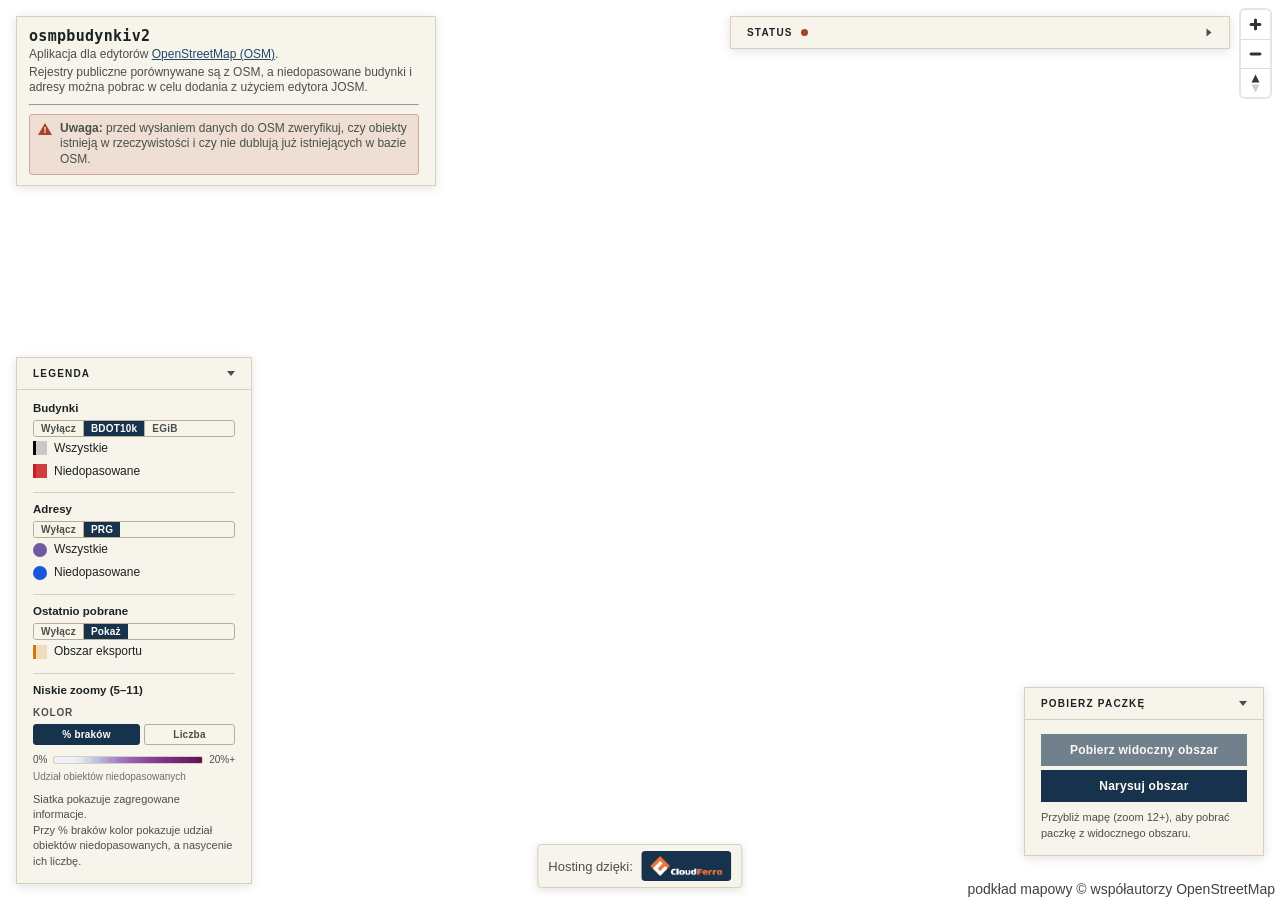
==== web/index.html @ 806d7575 "add sponsor logo" ====
<!doctype html>
<html lang="pl">
<head>
  <meta charset="utf-8" />
  <meta name="viewport" content="width=device-width, initial-scale=1" />
  <title>OSM Polska budynki/adresy v2</title>
  <link rel="icon" href="favicon.svg" type="image/svg+xml" />
  <link rel="icon" href="favicon-32.png" type="image/png" sizes="32x32" />
  <link rel="icon" href="favicon-16.png" type="image/png" sizes="16x16" />
  <link rel="apple-touch-icon" href="apple-touch-icon.png" />
  <link rel="stylesheet" href="vendor/maplibre-gl/maplibre-gl.css" />
  <link rel="stylesheet" href="style.css" />
</head>
<body>
  <div id="map"></div>

  <header class="masthead">
    <div>
      <h1>osmpbudynkiv2</h1>
      <p>Aplikacja dla edytorów <a href="https://www.openstreetmap.org" target="_blank" rel="noopener noreferrer">OpenStreetMap (OSM)</a>.</p>
      <p>Rejestry publiczne porównywane są z OSM, a niedopasowane budynki i adresy można pobrac w celu dodania z użyciem edytora JOSM.</p>
      <hr>
      <p class="masthead-warning">
        <span class="masthead-warning-icon" aria-hidden="true"></span>
        <span><strong>Uwaga:</strong> przed wysłaniem danych do OSM zweryfikuj, czy obiekty istnieją w rzeczywistości i czy nie dublują już istniejących w bazie OSM.</span>
      </p>
    </div>
  </header>

  <!-- Fixed to the bottom-center of the viewport, deliberately not folded
       into .masthead: the legend/download panels already anchor the bottom
       corners at bottom:16px/44px and the masthead already sits within ~2px
       of the legend panel's top edge at a 720px viewport height, so adding a
       row to the masthead pushed it into a real overlap there. Bottom-center
       is clear of both corner panels and of the AttributionControl (which
       MapLibre docks bottom-right in app.js). -->
  <p class="sponsor-credit">
    <span>Hosting dzięki:</span>
    <a href="https://cloudferro.com" target="_blank" rel="noopener noreferrer">
      <img src="cloudferro_logo.png" alt="CloudFerro" class="sponsor-credit-logo" />
    </a>
  </p>

  <section class="panel panel-legend" aria-label="Legenda">
    <button
      id="legend-toggle"
      class="panel-toggle"
      type="button"
      aria-expanded="true"
      aria-controls="legend-body"
    >
      <span class="panel-toggle-label">Legenda</span>
      <span class="panel-toggle-icon" aria-hidden="true"></span>
    </button>
    <div id="legend-body" class="panel-body">

    <div class="legend-group" data-building-source="bdot10k">
      <div class="legend-group-header">
        <span class="legend-title">Budynki</span>
      </div>
      <div class="source-toggle" role="group" aria-label="Źródło danych o budynkach">
        <button type="button" class="source-btn" data-source="off" aria-pressed="false">Wyłącz</button>
        <button type="button" class="source-btn" data-source="bdot10k" aria-pressed="true">BDOT10k</button>
        <button type="button" class="source-btn" data-source="egib" aria-pressed="false">EGiB</button>
      </div>
      <div class="legend-row">
        <span class="swatch swatch-all" data-swatch="buildings"></span>
        Wszystkie
      </div>
      <div class="legend-row">
        <span class="swatch swatch-unmatched" data-swatch="buildings"></span>
        Niedopasowane
      </div>
    </div>

    <div class="legend-group" data-address-source="prg">
      <div class="legend-group-header">
        <span class="legend-title">Adresy</span>
      </div>
      <div class="source-toggle" role="group" aria-label="Źródło danych o adresach">
        <button type="button" class="source-btn" data-address-source="off" aria-pressed="false">Wyłącz</button>
        <button type="button" class="source-btn" data-address-source="prg" aria-pressed="true">PRG</button>
      </div>
      <div class="legend-row">
        <span class="swatch swatch-all" data-swatch="addresses"></span>
        Wszystkie
      </div>
      <div class="legend-row">
        <span class="swatch swatch-unmatched" data-swatch="addresses"></span>
        Niedopasowane
      </div>
    </div>

    <div class="legend-group" data-updates-source="on">
      <div class="legend-group-header">
        <span class="legend-title">Ostatnio pobrane</span>
      </div>
      <div class="source-toggle" role="group" aria-label="Ostatnio pobrane obszary">
        <button type="button" class="source-btn" data-updates-source="off" aria-pressed="false">Wyłącz</button>
        <button type="button" class="source-btn" data-updates-source="on" aria-pressed="true">Pokaż</button>
      </div>
      <div class="legend-row">
        <span class="swatch" data-swatch="updates"></span>
        Obszar eksportu
      </div>
    </div>

    <div class="legend-group" data-agg>
      <div class="legend-group-header">
        <span class="legend-title">Niskie zoomy (5&ndash;11)</span>
      </div>
      <div class="legend-subrow">
        <span class="legend-subrow-label">Kolor</span>
        <div class="metric-toggle" id="agg-color-toggle" role="group" aria-label="Co oznacza kolor">
          <button type="button" class="metric-btn" data-color="ratio" aria-pressed="true">% braków</button>
          <button type="button" class="metric-btn" data-color="count" aria-pressed="false">Liczba</button>
        </div>
      </div>
      <div class="ratio-legend" id="ratio-legend">
        <div class="ratio-legend-scale">
          <span class="ratio-legend-end">0%</span>
          <span class="ratio-legend-bar" aria-hidden="true"></span>
          <span class="ratio-legend-end">20%+</span>
        </div>
        <span class="ratio-legend-caption">Udział obiektów niedopasowanych</span>
      </div>
      <div class="ratio-legend" id="count-legend" hidden>
        <div class="ratio-legend-scale">
          <span class="ratio-legend-bar count-legend-bar" aria-hidden="true"></span>
        </div>
        <span class="ratio-legend-caption">Liczba niedopasowanych obiektów</span>
      </div>
    </div>

    <p class="hint">
      Siatka pokazuje zagregowane informacje.
      <br>
      Przy % braków kolor pokazuje udział obiektów niedopasowanych, a nasycenie ich liczbę.
    </p>
    </div>
  </section>

  <section class="panel panel-download" aria-label="Pobierz paczkę">
    <button
      id="download-toggle"
      class="panel-toggle"
      type="button"
      aria-expanded="true"
      aria-controls="download-body"
    >
      <span class="panel-toggle-label">Pobierz paczkę</span>
      <span class="panel-toggle-icon" aria-hidden="true"></span>
    </button>
    <div id="download-body" class="panel-body">
    <button id="download-btn" type="button" class="download-btn">Pobierz widoczny obszar</button>
    <button id="draw-btn" type="button" class="download-btn">Narysuj obszar</button>

    <!-- Mode picker follows the legend's building/address source-toggle
         pattern exactly (role="group" + .source-toggle wrapper + .source-btn
         children + aria-pressed) rather than inventing new UI vocabulary for
         a second segmented control. Only shown in the "drawing" state --
         app.js's applyDownloadPanelState toggles [hidden] on all of the
         draw-specific controls below. -->
    <div id="draw-mode-picker" class="source-toggle" role="group" aria-label="Sposób rysowania obszaru" hidden>
      <button type="button" class="source-btn" data-draw-mode="rectangle" aria-pressed="false">Prostokąt</button>
      <button type="button" class="source-btn" data-draw-mode="points" aria-pressed="false">Punkty</button>
      <button type="button" class="source-btn" data-draw-mode="freehand" aria-pressed="false">Odręcznie</button>
    </div>
    <button id="draw-cancel-btn" type="button" class="download-btn" hidden>Anuluj</button>
    <p id="download-zoom-hint" class="hint" hidden>Przybliż mapę (zoom 12+), aby pobrać paczkę z widocznego obszaru.</p>
    <button id="draw-clear-btn" type="button" class="download-btn" hidden>Usuń zaznaczenie</button>

    <!-- Mode instructions + live envelope-area readout while drawing, and the
         committed polygon's envelope + vertex count once selected -- see
         updateDrawHint/selectedHintText in app.js. -->
    <p id="draw-hint" class="hint" hidden></p>
    </div>
  </section>

  <dialog id="download-feedback" class="feedback-modal">
    <h2 id="download-feedback-title">Pobieranie paczki</h2>
    <dl class="feedback-modal-details">
      <div>
        <dt>Obszar (dł. szer. geo)</dt>
        <dd id="download-feedback-bbox"></dd>
      </div>
      <div>
        <dt>Warstwy</dt>
        <dd id="download-feedback-layers"></dd>
      </div>
    </dl>
    <p id="download-feedback-text" role="status" aria-live="polite"></p>
    <button id="download-feedback-close" type="button" class="feedback-modal-close">Zamknij</button>
  </dialog>

  <!-- Reporting an object as one that should not be proposed for import.
       Opened from the "Zgłoś problem" button in a feature popup; posts to
       /report. -->
  <dialog id="report-modal" class="feedback-modal">
    <h2 id="report-modal-title">Zgłoś problem z obiektem</h2>
    <dl class="feedback-modal-details">
      <div>
        <p>Wybrany obiekt zostanie usunięty z podpowiadanych obiektów do importu.</p>
        <p>Aplikacja przechowuje identyfikator i wersję obiektu, więc jeżeli obiekt zostanie zaktualizowany w rejestrze źródłowym to może znowu pojawić się na mapie.</p>
        <dt>Obiekt</dt>
        <dd id="report-modal-object"></dd>
      </div>
    </dl>
    <!-- Deliberately not wrapped in a <form>: nothing here needs form
         semantics. -->
    <div>
      <p id="report-modal-text" role="status" aria-live="polite"></p>
      <div class="report-modal-actions">
        <button id="report-submit" type="button" class="download-btn">Wyślij zgłoszenie</button>
        <button id="report-cancel" type="button" class="feedback-modal-close">Anuluj</button>
      </div>
    </div>
  </dialog>

  <section class="panel panel-status" aria-label="Status zadań">
    <button
      id="status-toggle"
      class="panel-toggle"
      type="button"
      aria-expanded="false"
      aria-controls="status-body"
    >
      <span class="panel-toggle-label">Status <span id="status-dot" class="status-dot" aria-hidden="true"></span></span>
      <span class="panel-toggle-icon" aria-hidden="true"></span>
    </button>
    <div id="status-body" class="panel-body" hidden>
      <div class="status-table-scroll">
        <table id="status-table">
          <thead>
            <tr>
              <th scope="col">Zadanie</th>
              <th scope="col">Stan</th>
              <th scope="col">Ostatnie uruch.</th>
              <th scope="col">Czas</th>
              <th scope="col">Nast. uruch.</th>
              <th scope="col"><span class="visually-hidden">Szczegóły</span></th>
            </tr>
          </thead>
          <tbody></tbody>
        </table>
      </div>
      <p class="hint" id="staleness-hint"></p>
      <p class="hint" id="osm-replication-hint"></p>
    </div>
  </section>

  <dialog id="job-details-modal" class="feedback-modal job-details-modal">
    <h2 id="job-details-title"></h2>
    <dl class="feedback-modal-details" id="job-details-summary"></dl>
    <div id="job-details-logs"></div>
    <button id="job-details-close" type="button" class="feedback-modal-close">Zamknij</button>
  </dialog>

  <script type="module" src="app.js"></script>
</body>
</html>
---- web/vendor/maplibre-gl/maplibre-gl.css ----
.maplibregl-map{font:12px/20px Helvetica Neue,Arial,Helvetica,sans-serif;overflow:hidden;position:relative;-webkit-tap-highlight-color:rgb(0 0 0/0)}.maplibregl-canvas{position:absolute;left:0;top:0}.maplibregl-map:fullscreen{width:100%;height:100%}.maplibregl-ctrl-group button.maplibregl-ctrl-compass{touch-action:none}.maplibregl-canvas-container.maplibregl-interactive,.maplibregl-ctrl-group button.maplibregl-ctrl-compass{cursor:grab;-webkit-user-select:none;-moz-user-select:none;user-select:none}.maplibregl-canvas-container.maplibregl-interactive.maplibregl-track-pointer{cursor:pointer}.maplibregl-canvas-container.maplibregl-interactive:active,.maplibregl-ctrl-group button.maplibregl-ctrl-compass:active{cursor:grabbing}.maplibregl-canvas-container.maplibregl-touch-zoom-rotate,.maplibregl-canvas-container.maplibregl-touch-zoom-rotate .maplibregl-canvas{touch-action:pan-x pan-y}.maplibregl-canvas-container.maplibregl-touch-drag-pan,.maplibregl-canvas-container.maplibregl-touch-drag-pan .maplibregl-canvas{touch-action:pinch-zoom}.maplibregl-canvas-container.maplibregl-touch-zoom-rotate.maplibregl-touch-drag-pan,.maplibregl-canvas-container.maplibregl-touch-zoom-rotate.maplibregl-touch-drag-pan .maplibregl-canvas{touch-action:none}.maplibregl-canvas-container.maplibregl-touch-drag-pan.maplibregl-cooperative-gestures,.maplibregl-canvas-container.maplibregl-touch-drag-pan.maplibregl-cooperative-gestures .maplibregl-canvas{touch-action:pan-x pan-y}.maplibregl-ctrl-bottom-left,.maplibregl-ctrl-bottom-right,.maplibregl-ctrl-top-left,.maplibregl-ctrl-top-right{position:absolute;pointer-events:none;z-index:2}.maplibregl-ctrl-top-left{top:0;left:0}.maplibregl-ctrl-top-right{top:0;right:0}.maplibregl-ctrl-bottom-left{bottom:0;left:0}.maplibregl-ctrl-bottom-right{right:0;bottom:0}.maplibregl-ctrl{clear:both;pointer-events:auto;transform:translate(0)}.maplibregl-ctrl-top-left .maplibregl-ctrl{margin:10px 0 0 10px;float:left}.maplibregl-ctrl-top-right .maplibregl-ctrl{margin:10px 10px 0 0;float:right}.maplibregl-ctrl-bottom-left .maplibregl-ctrl{margin:0 0 10px 10px;float:left}.maplibregl-ctrl-bottom-right .maplibregl-ctrl{margin:0 10px 10px 0;float:right}.maplibregl-ctrl-group{border-radius:4px;background:#fff}.maplibregl-ctrl-group:not(:empty){box-shadow:0 0 0 2px rgba(0,0,0,.1)}@media (forced-colors:active){.maplibregl-ctrl-group:not(:empty){box-shadow:0 0 0 2px ButtonText}}.maplibregl-ctrl-group button{width:29px;height:29px;display:block;padding:0;outline:none;border:0;box-sizing:border-box;background-color:transparent;cursor:pointer}.maplibregl-ctrl-group button+button{border-top:1px solid #ddd}.maplibregl-ctrl button .maplibregl-ctrl-icon{display:block;width:100%;height:100%;background-repeat:no-repeat;background-position:50%}@media (forced-colors:active){.maplibregl-ctrl-icon{background-color:transparent}.maplibregl-ctrl-group button+button{border-top:1px solid ButtonText}}.maplibregl-ctrl button::-moz-focus-inner{border:0;padding:0}.maplibregl-ctrl-attrib-button:focus,.maplibregl-ctrl-group button:focus{box-shadow:0 0 2px 2px #0096ff}.maplibregl-ctrl button:disabled{cursor:not-allowed}.maplibregl-ctrl button:disabled .maplibregl-ctrl-icon{opacity:.25}@media (hover:hover){.maplibregl-ctrl button:not(:disabled):hover{background-color:rgba(0,0,0,.05)}}.maplibregl-ctrl button:not(:disabled):active{background-color:rgba(0,0,0,.05)}.maplibregl-ctrl-group button:focus:focus-visible{box-shadow:0 0 2px 2px #0096ff}.maplibregl-ctrl-group button:focus:not(:focus-visible){box-shadow:none}.maplibregl-ctrl-group button:focus:first-child{border-radius:4px 4px 0 0}.maplibregl-ctrl-group button:focus:last-child{border-radius:0 0 4px 4px}.maplibregl-ctrl-group button:focus:only-child{border-radius:inherit}.maplibregl-ctrl button.maplibregl-ctrl-zoom-out .maplibregl-ctrl-icon{background-image:url("data:image/svg+xml;charset=utf-8,%3Csvg%20xmlns%3D%22http%3A%2F%2Fwww.w3.org%2F2000%2Fsvg%22%20width%3D%2229%22%20height%3D%2229%22%20fill%3D%22%23333%22%20viewBox%3D%220%200%2029%2029%22%3E%3Cpath%20d%3D%22M10%2013c-.75%200-1.5.75-1.5%201.5S9.25%2016%2010%2016h9c.75%200%201.5-.75%201.5-1.5S19.75%2013%2019%2013z%22%2F%3E%3C%2Fsvg%3E")}.maplibregl-ctrl button.maplibregl-ctrl-zoom-in .maplibregl-ctrl-icon{background-image:url("data:image/svg+xml;charset=utf-8,%3Csvg%20xmlns%3D%22http%3A%2F%2Fwww.w3.org%2F2000%2Fsvg%22%20width%3D%2229%22%20height%3D%2229%22%20fill%3D%22%23333%22%20viewBox%3D%220%200%2029%2029%22%3E%3Cpath%20d%3D%22M14.5%208.5c-.75%200-1.5.75-1.5%201.5v3h-3c-.75%200-1.5.75-1.5%201.5S9.25%2016%2010%2016h3v3c0%20.75.75%201.5%201.5%201.5S16%2019.75%2016%2019v-3h3c.75%200%201.5-.75%201.5-1.5S19.75%2013%2019%2013h-3v-3c0-.75-.75-1.5-1.5-1.5%22%2F%3E%3C%2Fsvg%3E")}@media (forced-colors:active){.maplibregl-ctrl button.maplibregl-ctrl-zoom-out .maplibregl-ctrl-icon{background-image:url("data:image/svg+xml;charset=utf-8,%3Csvg%20xmlns%3D%22http%3A%2F%2Fwww.w3.org%2F2000%2Fsvg%22%20width%3D%2229%22%20height%3D%2229%22%20fill%3D%22%23fff%22%20viewBox%3D%220%200%2029%2029%22%3E%3Cpath%20d%3D%22M10%2013c-.75%200-1.5.75-1.5%201.5S9.25%2016%2010%2016h9c.75%200%201.5-.75%201.5-1.5S19.75%2013%2019%2013z%22%2F%3E%3C%2Fsvg%3E")}.maplibregl-ctrl button.maplibregl-ctrl-zoom-in .maplibregl-ctrl-icon{background-image:url("data:image/svg+xml;charset=utf-8,%3Csvg%20xmlns%3D%22http%3A%2F%2Fwww.w3.org%2F2000%2Fsvg%22%20width%3D%2229%22%20height%3D%2229%22%20fill%3D%22%23fff%22%20viewBox%3D%220%200%2029%2029%22%3E%3Cpath%20d%3D%22M14.5%208.5c-.75%200-1.5.75-1.5%201.5v3h-3c-.75%200-1.5.75-1.5%201.5S9.25%2016%2010%2016h3v3c0%20.75.75%201.5%201.5%201.5S16%2019.75%2016%2019v-3h3c.75%200%201.5-.75%201.5-1.5S19.75%2013%2019%2013h-3v-3c0-.75-.75-1.5-1.5-1.5%22%2F%3E%3C%2Fsvg%3E")}}@media (forced-colors:active) and (prefers-color-scheme:light){.maplibregl-ctrl button.maplibregl-ctrl-zoom-out .maplibregl-ctrl-icon{background-image:url("data:image/svg+xml;charset=utf-8,%3Csvg%20xmlns%3D%22http%3A%2F%2Fwww.w3.org%2F2000%2Fsvg%22%20width%3D%2229%22%20height%3D%2229%22%20viewBox%3D%220%200%2029%2029%22%3E%3Cpath%20d%3D%22M10%2013c-.75%200-1.5.75-1.5%201.5S9.25%2016%2010%2016h9c.75%200%201.5-.75%201.5-1.5S19.75%2013%2019%2013z%22%2F%3E%3C%2Fsvg%3E")}.maplibregl-ctrl button.maplibregl-ctrl-zoom-in .maplibregl-ctrl-icon{background-image:url("data:image/svg+xml;charset=utf-8,%3Csvg%20xmlns%3D%22http%3A%2F%2Fwww.w3.org%2F2000%2Fsvg%22%20width%3D%2229%22%20height%3D%2229%22%20viewBox%3D%220%200%2029%2029%22%3E%3Cpath%20d%3D%22M14.5%208.5c-.75%200-1.5.75-1.5%201.5v3h-3c-.75%200-1.5.75-1.5%201.5S9.25%2016%2010%2016h3v3c0%20.75.75%201.5%201.5%201.5S16%2019.75%2016%2019v-3h3c.75%200%201.5-.75%201.5-1.5S19.75%2013%2019%2013h-3v-3c0-.75-.75-1.5-1.5-1.5%22%2F%3E%3C%2Fsvg%3E")}}.maplibregl-ctrl button.maplibregl-ctrl-fullscreen .maplibregl-ctrl-icon{background-image:url("data:image/svg+xml;charset=utf-8,%3Csvg%20xmlns%3D%22http%3A%2F%2Fwww.w3.org%2F2000%2Fsvg%22%20width%3D%2229%22%20height%3D%2229%22%20fill%3D%22%23333%22%20viewBox%3D%220%200%2029%2029%22%3E%3Cpath%20d%3D%22M24%2016v5.5c0%201.75-.75%202.5-2.5%202.5H16v-1l3-1.5-4-5.5%201-1%205.5%204%201.5-3zM6%2016l1.5%203%205.5-4%201%201-4%205.5%203%201.5v1H7.5C5.75%2024%205%2023.25%205%2021.5V16zm7-11v1l-3%201.5%204%205.5-1%201-5.5-4L6%2013H5V7.5C5%205.75%205.75%205%207.5%205zm11%202.5c0-1.75-.75-2.5-2.5-2.5H16v1l3%201.5-4%205.5%201%201%205.5-4%201.5%203h1z%22%2F%3E%3C%2Fsvg%3E")}.maplibregl-ctrl button.maplibregl-ctrl-shrink .maplibregl-ctrl-icon{background-image:url("data:image/svg+xml;charset=utf-8,%3Csvg%20xmlns%3D%22http%3A%2F%2Fwww.w3.org%2F2000%2Fsvg%22%20width%3D%2229%22%20height%3D%2229%22%20viewBox%3D%220%200%2029%2029%22%3E%3Cpath%20d%3D%22M18.5%2016c-1.75%200-2.5.75-2.5%202.5V24h1l1.5-3%205.5%204%201-1-4-5.5%203-1.5v-1zM13%2018.5c0-1.75-.75-2.5-2.5-2.5H5v1l3%201.5L4%2024l1%201%205.5-4%201.5%203h1zm3-8c0%201.75.75%202.5%202.5%202.5H24v-1l-3-1.5L25%205l-1-1-5.5%204L17%205h-1zM10.5%2013c1.75%200%202.5-.75%202.5-2.5V5h-1l-1.5%203L5%204%204%205l4%205.5L5%2012v1z%22%2F%3E%3C%2Fsvg%3E")}@media (forced-colors:active){.maplibregl-ctrl button.maplibregl-ctrl-fullscreen .maplibregl-ctrl-icon{background-image:url("data:image/svg+xml;charset=utf-8,%3Csvg%20xmlns%3D%22http%3A%2F%2Fwww.w3.org%2F2000%2Fsvg%22%20width%3D%2229%22%20height%3D%2229%22%20fill%3D%22%23fff%22%20viewBox%3D%220%200%2029%2029%22%3E%3Cpath%20d%3D%22M24%2016v5.5c0%201.75-.75%202.5-2.5%202.5H16v-1l3-1.5-4-5.5%201-1%205.5%204%201.5-3zM6%2016l1.5%203%205.5-4%201%201-4%205.5%203%201.5v1H7.5C5.75%2024%205%2023.25%205%2021.5V16zm7-11v1l-3%201.5%204%205.5-1%201-5.5-4L6%2013H5V7.5C5%205.75%205.75%205%207.5%205zm11%202.5c0-1.75-.75-2.5-2.5-2.5H16v1l3%201.5-4%205.5%201%201%205.5-4%201.5%203h1z%22%2F%3E%3C%2Fsvg%3E")}.maplibregl-ctrl button.maplibregl-ctrl-shrink .maplibregl-ctrl-icon{background-image:url("data:image/svg+xml;charset=utf-8,%3Csvg%20xmlns%3D%22http%3A%2F%2Fwww.w3.org%2F2000%2Fsvg%22%20width%3D%2229%22%20height%3D%2229%22%20fill%3D%22%23fff%22%20viewBox%3D%220%200%2029%2029%22%3E%3Cpath%20d%3D%22M18.5%2016c-1.75%200-2.5.75-2.5%202.5V24h1l1.5-3%205.5%204%201-1-4-5.5%203-1.5v-1zM13%2018.5c0-1.75-.75-2.5-2.5-2.5H5v1l3%201.5L4%2024l1%201%205.5-4%201.5%203h1zm3-8c0%201.75.75%202.5%202.5%202.5H24v-1l-3-1.5L25%205l-1-1-5.5%204L17%205h-1zM10.5%2013c1.75%200%202.5-.75%202.5-2.5V5h-1l-1.5%203L5%204%204%205l4%205.5L5%2012v1z%22%2F%3E%3C%2Fsvg%3E")}}@media (forced-colors:active) and (prefers-color-scheme:light){.maplibregl-ctrl button.maplibregl-ctrl-fullscreen .maplibregl-ctrl-icon{background-image:url("data:image/svg+xml;charset=utf-8,%3Csvg%20xmlns%3D%22http%3A%2F%2Fwww.w3.org%2F2000%2Fsvg%22%20width%3D%2229%22%20height%3D%2229%22%20viewBox%3D%220%200%2029%2029%22%3E%3Cpath%20d%3D%22M24%2016v5.5c0%201.75-.75%202.5-2.5%202.5H16v-1l3-1.5-4-5.5%201-1%205.5%204%201.5-3zM6%2016l1.5%203%205.5-4%201%201-4%205.5%203%201.5v1H7.5C5.75%2024%205%2023.25%205%2021.5V16zm7-11v1l-3%201.5%204%205.5-1%201-5.5-4L6%2013H5V7.5C5%205.75%205.75%205%207.5%205zm11%202.5c0-1.75-.75-2.5-2.5-2.5H16v1l3%201.5-4%205.5%201%201%205.5-4%201.5%203h1z%22%2F%3E%3C%2Fsvg%3E")}.maplibregl-ctrl button.maplibregl-ctrl-shrink .maplibregl-ctrl-icon{background-image:url("data:image/svg+xml;charset=utf-8,%3Csvg%20xmlns%3D%22http%3A%2F%2Fwww.w3.org%2F2000%2Fsvg%22%20width%3D%2229%22%20height%3D%2229%22%20viewBox%3D%220%200%2029%2029%22%3E%3Cpath%20d%3D%22M18.5%2016c-1.75%200-2.5.75-2.5%202.5V24h1l1.5-3%205.5%204%201-1-4-5.5%203-1.5v-1zM13%2018.5c0-1.75-.75-2.5-2.5-2.5H5v1l3%201.5L4%2024l1%201%205.5-4%201.5%203h1zm3-8c0%201.75.75%202.5%202.5%202.5H24v-1l-3-1.5L25%205l-1-1-5.5%204L17%205h-1zM10.5%2013c1.75%200%202.5-.75%202.5-2.5V5h-1l-1.5%203L5%204%204%205l4%205.5L5%2012v1z%22%2F%3E%3C%2Fsvg%3E")}}.maplibregl-ctrl button.maplibregl-ctrl-compass .maplibregl-ctrl-icon{background-image:url("data:image/svg+xml;charset=utf-8,%3Csvg%20xmlns%3D%22http%3A%2F%2Fwww.w3.org%2F2000%2Fsvg%22%20width%3D%2229%22%20height%3D%2229%22%20fill%3D%22%23333%22%20viewBox%3D%220%200%2029%2029%22%3E%3Cpath%20d%3D%22m10.5%2014%204-8%204%208z%22%2F%3E%3Cpath%20fill%3D%22%23ccc%22%20d%3D%22m10.5%2016%204%208%204-8z%22%2F%3E%3C%2Fsvg%3E")}@media (forced-colors:active){.maplibregl-ctrl button.maplibregl-ctrl-compass .maplibregl-ctrl-icon{background-image:url("data:image/svg+xml;charset=utf-8,%3Csvg%20xmlns%3D%22http%3A%2F%2Fwww.w3.org%2F2000%2Fsvg%22%20width%3D%2229%22%20height%3D%2229%22%20fill%3D%22%23fff%22%20viewBox%3D%220%200%2029%2029%22%3E%3Cpath%20d%3D%22m10.5%2014%204-8%204%208z%22%2F%3E%3Cpath%20fill%3D%22%23ccc%22%20d%3D%22m10.5%2016%204%208%204-8z%22%2F%3E%3C%2Fsvg%3E")}}@media (forced-colors:active) and (prefers-color-scheme:light){.maplibregl-ctrl button.maplibregl-ctrl-compass .maplibregl-ctrl-icon{background-image:url("data:image/svg+xml;charset=utf-8,%3Csvg%20xmlns%3D%22http%3A%2F%2Fwww.w3.org%2F2000%2Fsvg%22%20width%3D%2229%22%20height%3D%2229%22%20viewBox%3D%220%200%2029%2029%22%3E%3Cpath%20d%3D%22m10.5%2014%204-8%204%208z%22%2F%3E%3Cpath%20fill%3D%22%23ccc%22%20d%3D%22m10.5%2016%204%208%204-8z%22%2F%3E%3C%2Fsvg%3E")}}.maplibregl-ctrl button.maplibregl-ctrl-globe .maplibregl-ctrl-icon{background-image:url("data:image/svg+xml;charset=utf-8,%3Csvg%20xmlns%3D%22http%3A%2F%2Fwww.w3.org%2F2000%2Fsvg%22%20width%3D%2222%22%20height%3D%2222%22%20fill%3D%22none%22%20stroke%3D%22%23333%22%20viewBox%3D%220%200%2022%2022%22%3E%3Ccircle%20cx%3D%2211%22%20cy%3D%2211%22%20r%3D%228.5%22%2F%3E%3Cpath%20d%3D%22M17.5%2011c0%204.819-3.02%208.5-6.5%208.5S4.5%2015.819%204.5%2011%207.52%202.5%2011%202.5s6.5%203.681%206.5%208.5Z%22%2F%3E%3Cpath%20d%3D%22M13.5%2011c0%202.447-.331%204.64-.853%206.206-.262.785-.562%201.384-.872%201.777-.314.399-.58.517-.775.517s-.461-.118-.775-.517c-.31-.393-.61-.992-.872-1.777C8.831%2015.64%208.5%2013.446%208.5%2011s.331-4.64.853-6.206c.262-.785.562-1.384.872-1.777.314-.399.58-.517.775-.517s.461.118.775.517c.31.393.61.992.872%201.777.522%201.565.853%203.76.853%206.206Z%22%2F%3E%3Cpath%20d%3D%22M11%207.5c-1.909%200-3.622-.166-4.845-.428-.616-.132-1.08-.283-1.379-.434a1.3%201.3%200%200%201-.224-.138q.07-.058.224-.138c.299-.151.763-.302%201.379-.434C7.378%205.666%209.091%205.5%2011%205.5s3.622.166%204.845.428c.616.132%201.08.283%201.379.434.105.053.177.1.224.138q-.07.058-.224.138c-.299.151-.763.302-1.379.434-1.223.262-2.936.428-4.845.428Zm0%209c-1.909%200-3.622-.166-4.845-.428-.616-.132-1.08-.283-1.379-.434a1.3%201.3%200%200%201-.224-.138%201.3%201.3%200%200%201%20.224-.138c.299-.151.763-.302%201.379-.434C7.378%2014.666%209.091%2014.5%2011%2014.5s3.622.166%204.845.428c.616.132%201.08.283%201.379.434.105.053.177.1.224.138a1.3%201.3%200%200%201-.224.138c-.299.151-.763.302-1.379.434-1.223.262-2.936.428-4.845.428Zm0-4c-2.46%200-4.672-.222-6.255-.574-.796-.177-1.406-.38-1.805-.59a1.5%201.5%200%200%201-.39-.272.3.3%200%200%201-.047-.064.3.3%200%200%201%20.048-.064c.066-.073.189-.167.389-.272.399-.21%201.009-.413%201.805-.59C6.328%209.722%208.54%209.5%2011%209.5s4.672.222%206.256.574c.795.177%201.405.38%201.804.59.2.105.323.2.39.272a.3.3%200%200%201%20.047.064.3.3%200%200%201-.048.064%201.4%201.4%200%200%201-.389.272c-.399.21-1.009.413-1.804.59-1.584.352-3.796.574-6.256.574Zm-8.501-1.51v.002zm0%20.018v.002zm17.002.002v-.002zm0-.018v-.002z%22%2F%3E%3C%2Fsvg%3E")}.maplibregl-ctrl button.maplibregl-ctrl-globe-enabled .maplibregl-ctrl-icon{background-image:url("data:image/svg+xml;charset=utf-8,%3Csvg%20xmlns%3D%22http%3A%2F%2Fwww.w3.org%2F2000%2Fsvg%22%20width%3D%2222%22%20height%3D%2222%22%20fill%3D%22none%22%20stroke%3D%22%2333b5e5%22%20viewBox%3D%220%200%2022%2022%22%3E%3Ccircle%20cx%3D%2211%22%20cy%3D%2211%22%20r%3D%228.5%22%2F%3E%3Cpath%20d%3D%22M17.5%2011c0%204.819-3.02%208.5-6.5%208.5S4.5%2015.819%204.5%2011%207.52%202.5%2011%202.5s6.5%203.681%206.5%208.5Z%22%2F%3E%3Cpath%20d%3D%22M13.5%2011c0%202.447-.331%204.64-.853%206.206-.262.785-.562%201.384-.872%201.777-.314.399-.58.517-.775.517s-.461-.118-.775-.517c-.31-.393-.61-.992-.872-1.777C8.831%2015.64%208.5%2013.446%208.5%2011s.331-4.64.853-6.206c.262-.785.562-1.384.872-1.777.314-.399.58-.517.775-.517s.461.118.775.517c.31.393.61.992.872%201.777.522%201.565.853%203.76.853%206.206Z%22%2F%3E%3Cpath%20d%3D%22M11%207.5c-1.909%200-3.622-.166-4.845-.428-.616-.132-1.08-.283-1.379-.434a1.3%201.3%200%200%201-.224-.138q.07-.058.224-.138c.299-.151.763-.302%201.379-.434C7.378%205.666%209.091%205.5%2011%205.5s3.622.166%204.845.428c.616.132%201.08.283%201.379.434.105.053.177.1.224.138q-.07.058-.224.138c-.299.151-.763.302-1.379.434-1.223.262-2.936.428-4.845.428Zm0%209c-1.909%200-3.622-.166-4.845-.428-.616-.132-1.08-.283-1.379-.434a1.3%201.3%200%200%201-.224-.138%201.3%201.3%200%200%201%20.224-.138c.299-.151.763-.302%201.379-.434C7.378%2014.666%209.091%2014.5%2011%2014.5s3.622.166%204.845.428c.616.132%201.08.283%201.379.434.105.053.177.1.224.138a1.3%201.3%200%200%201-.224.138c-.299.151-.763.302-1.379.434-1.223.262-2.936.428-4.845.428Zm0-4c-2.46%200-4.672-.222-6.255-.574-.796-.177-1.406-.38-1.805-.59a1.5%201.5%200%200%201-.39-.272.3.3%200%200%201-.047-.064.3.3%200%200%201%20.048-.064c.066-.073.189-.167.389-.272.399-.21%201.009-.413%201.805-.59C6.328%209.722%208.54%209.5%2011%209.5s4.672.222%206.256.574c.795.177%201.405.38%201.804.59.2.105.323.2.39.272a.3.3%200%200%201%20.047.064.3.3%200%200%201-.048.064%201.4%201.4%200%200%201-.389.272c-.399.21-1.009.413-1.804.59-1.584.352-3.796.574-6.256.574Zm-8.501-1.51v.002zm0%20.018v.002zm17.002.002v-.002zm0-.018v-.002z%22%2F%3E%3C%2Fsvg%3E")}.maplibregl-ctrl button.maplibregl-ctrl-terrain .maplibregl-ctrl-icon{background-image:url("data:image/svg+xml;charset=utf-8,%3Csvg%20xmlns%3D%22http%3A%2F%2Fwww.w3.org%2F2000%2Fsvg%22%20width%3D%2222%22%20height%3D%2222%22%20fill%3D%22%23333%22%20viewBox%3D%220%200%2022%2022%22%3E%3Cpath%20d%3D%22m1.754%2013.406%204.453-4.851%203.09%203.09%203.281%203.277.969-.969-3.309-3.312%203.844-4.121%206.148%206.886h1.082v-.855l-7.207-8.07-4.84%205.187L6.169%206.57l-5.48%205.965v.871ZM.688%2016.844h20.625v1.375H.688Zm0%200%22%2F%3E%3C%2Fsvg%3E")}.maplibregl-ctrl button.maplibregl-ctrl-terrain-enabled .maplibregl-ctrl-icon{background-image:url("data:image/svg+xml;charset=utf-8,%3Csvg%20xmlns%3D%22http%3A%2F%2Fwww.w3.org%2F2000%2Fsvg%22%20width%3D%2222%22%20height%3D%2222%22%20fill%3D%22%2333b5e5%22%20viewBox%3D%220%200%2022%2022%22%3E%3Cpath%20d%3D%22m1.754%2013.406%204.453-4.851%203.09%203.09%203.281%203.277.969-.969-3.309-3.312%203.844-4.121%206.148%206.886h1.082v-.855l-7.207-8.07-4.84%205.187L6.169%206.57l-5.48%205.965v.871ZM.688%2016.844h20.625v1.375H.688Zm0%200%22%2F%3E%3C%2Fsvg%3E")}.maplibregl-ctrl button.maplibregl-ctrl-geolocate .maplibregl-ctrl-icon{background-image:url("data:image/svg+xml;charset=utf-8,%3Csvg%20xmlns%3D%22http%3A%2F%2Fwww.w3.org%2F2000%2Fsvg%22%20width%3D%2229%22%20height%3D%2229%22%20fill%3D%22%23333%22%20viewBox%3D%220%200%2020%2020%22%3E%3Cpath%20d%3D%22M10%204C9%204%209%205%209%205v.1A5%205%200%200%200%205.1%209H5s-1%200-1%201%201%201%201%201h.1A5%205%200%200%200%209%2014.9v.1s0%201%201%201%201-1%201-1v-.1a5%205%200%200%200%203.9-3.9h.1s1%200%201-1-1-1-1-1h-.1A5%205%200%200%200%2011%205.1V5s0-1-1-1m0%202.5a3.5%203.5%200%201%201%200%207%203.5%203.5%200%201%201%200-7%22%2F%3E%3Ccircle%20cx%3D%2210%22%20cy%3D%2210%22%20r%3D%222%22%2F%3E%3C%2Fsvg%3E")}.maplibregl-ctrl button.maplibregl-ctrl-geolocate:disabled .maplibregl-ctrl-icon{background-image:url("data:image/svg+xml;charset=utf-8,%3Csvg%20xmlns%3D%22http%3A%2F%2Fwww.w3.org%2F2000%2Fsvg%22%20width%3D%2229%22%20height%3D%2229%22%20fill%3D%22%23aaa%22%20viewBox%3D%220%200%2020%2020%22%3E%3Cpath%20d%3D%22M10%204C9%204%209%205%209%205v.1A5%205%200%200%200%205.1%209H5s-1%200-1%201%201%201%201%201h.1A5%205%200%200%200%209%2014.9v.1s0%201%201%201%201-1%201-1v-.1a5%205%200%200%200%203.9-3.9h.1s1%200%201-1-1-1-1-1h-.1A5%205%200%200%200%2011%205.1V5s0-1-1-1m0%202.5a3.5%203.5%200%201%201%200%207%203.5%203.5%200%201%201%200-7%22%2F%3E%3Ccircle%20cx%3D%2210%22%20cy%3D%2210%22%20r%3D%222%22%2F%3E%3Cpath%20fill%3D%22red%22%20d%3D%22m14%205%201%201-9%209-1-1z%22%2F%3E%3C%2Fsvg%3E")}.maplibregl-ctrl button.maplibregl-ctrl-geolocate.maplibregl-ctrl-geolocate-active .maplibregl-ctrl-icon{background-image:url("data:image/svg+xml;charset=utf-8,%3Csvg%20xmlns%3D%22http%3A%2F%2Fwww.w3.org%2F2000%2Fsvg%22%20width%3D%2229%22%20height%3D%2229%22%20fill%3D%22%2333b5e5%22%20viewBox%3D%220%200%2020%2020%22%3E%3Cpath%20d%3D%22M10%204C9%204%209%205%209%205v.1A5%205%200%200%200%205.1%209H5s-1%200-1%201%201%201%201%201h.1A5%205%200%200%200%209%2014.9v.1s0%201%201%201%201-1%201-1v-.1a5%205%200%200%200%203.9-3.9h.1s1%200%201-1-1-1-1-1h-.1A5%205%200%200%200%2011%205.1V5s0-1-1-1m0%202.5a3.5%203.5%200%201%201%200%207%203.5%203.5%200%201%201%200-7%22%2F%3E%3Ccircle%20cx%3D%2210%22%20cy%3D%2210%22%20r%3D%222%22%2F%3E%3C%2Fsvg%3E")}.maplibregl-ctrl button.maplibregl-ctrl-geolocate.maplibregl-ctrl-geolocate-active-error .maplibregl-ctrl-icon{background-image:url("data:image/svg+xml;charset=utf-8,%3Csvg%20xmlns%3D%22http%3A%2F%2Fwww.w3.org%2F2000%2Fsvg%22%20width%3D%2229%22%20height%3D%2229%22%20fill%3D%22%23e58978%22%20viewBox%3D%220%200%2020%2020%22%3E%3Cpath%20d%3D%22M10%204C9%204%209%205%209%205v.1A5%205%200%200%200%205.1%209H5s-1%200-1%201%201%201%201%201h.1A5%205%200%200%200%209%2014.9v.1s0%201%201%201%201-1%201-1v-.1a5%205%200%200%200%203.9-3.9h.1s1%200%201-1-1-1-1-1h-.1A5%205%200%200%200%2011%205.1V5s0-1-1-1m0%202.5a3.5%203.5%200%201%201%200%207%203.5%203.5%200%201%201%200-7%22%2F%3E%3Ccircle%20cx%3D%2210%22%20cy%3D%2210%22%20r%3D%222%22%2F%3E%3C%2Fsvg%3E")}.maplibregl-ctrl button.maplibregl-ctrl-geolocate.maplibregl-ctrl-geolocate-background .maplibregl-ctrl-icon{background-image:url("data:image/svg+xml;charset=utf-8,%3Csvg%20xmlns%3D%22http%3A%2F%2Fwww.w3.org%2F2000%2Fsvg%22%20width%3D%2229%22%20height%3D%2229%22%20fill%3D%22%2333b5e5%22%20viewBox%3D%220%200%2020%2020%22%3E%3Cpath%20d%3D%22M10%204C9%204%209%205%209%205v.1A5%205%200%200%200%205.1%209H5s-1%200-1%201%201%201%201%201h.1A5%205%200%200%200%209%2014.9v.1s0%201%201%201%201-1%201-1v-.1a5%205%200%200%200%203.9-3.9h.1s1%200%201-1-1-1-1-1h-.1A5%205%200%200%200%2011%205.1V5s0-1-1-1m0%202.5a3.5%203.5%200%201%201%200%207%203.5%203.5%200%201%201%200-7%22%2F%3E%3C%2Fsvg%3E")}.maplibregl-ctrl button.maplibregl-ctrl-geolocate.maplibregl-ctrl-geolocate-background-error .maplibregl-ctrl-icon{background-image:url("data:image/svg+xml;charset=utf-8,%3Csvg%20xmlns%3D%22http%3A%2F%2Fwww.w3.org%2F2000%2Fsvg%22%20width%3D%2229%22%20height%3D%2229%22%20fill%3D%22%23e54e33%22%20viewBox%3D%220%200%2020%2020%22%3E%3Cpath%20d%3D%22M10%204C9%204%209%205%209%205v.1A5%205%200%200%200%205.1%209H5s-1%200-1%201%201%201%201%201h.1A5%205%200%200%200%209%2014.9v.1s0%201%201%201%201-1%201-1v-.1a5%205%200%200%200%203.9-3.9h.1s1%200%201-1-1-1-1-1h-.1A5%205%200%200%200%2011%205.1V5s0-1-1-1m0%202.5a3.5%203.5%200%201%201%200%207%203.5%203.5%200%201%201%200-7%22%2F%3E%3C%2Fsvg%3E")}.maplibregl-ctrl button.maplibregl-ctrl-geolocate.maplibregl-ctrl-geolocate-waiting .maplibregl-ctrl-icon{animation:maplibregl-spin 2s linear infinite}@media (forced-colors:active){.maplibregl-ctrl button.maplibregl-ctrl-geolocate .maplibregl-ctrl-icon{background-image:url("data:image/svg+xml;charset=utf-8,%3Csvg%20xmlns%3D%22http%3A%2F%2Fwww.w3.org%2F2000%2Fsvg%22%20width%3D%2229%22%20height%3D%2229%22%20fill%3D%22%23fff%22%20viewBox%3D%220%200%2020%2020%22%3E%3Cpath%20d%3D%22M10%204C9%204%209%205%209%205v.1A5%205%200%200%200%205.1%209H5s-1%200-1%201%201%201%201%201h.1A5%205%200%200%200%209%2014.9v.1s0%201%201%201%201-1%201-1v-.1a5%205%200%200%200%203.9-3.9h.1s1%200%201-1-1-1-1-1h-.1A5%205%200%200%200%2011%205.1V5s0-1-1-1m0%202.5a3.5%203.5%200%201%201%200%207%203.5%203.5%200%201%201%200-7%22%2F%3E%3Ccircle%20cx%3D%2210%22%20cy%3D%2210%22%20r%3D%222%22%2F%3E%3C%2Fsvg%3E")}.maplibregl-ctrl button.maplibregl-ctrl-geolocate:disabled .maplibregl-ctrl-icon{background-image:url("data:image/svg+xml;charset=utf-8,%3Csvg%20xmlns%3D%22http%3A%2F%2Fwww.w3.org%2F2000%2Fsvg%22%20width%3D%2229%22%20height%3D%2229%22%20fill%3D%22%23999%22%20viewBox%3D%220%200%2020%2020%22%3E%3Cpath%20d%3D%22M10%204C9%204%209%205%209%205v.1A5%205%200%200%200%205.1%209H5s-1%200-1%201%201%201%201%201h.1A5%205%200%200%200%209%2014.9v.1s0%201%201%201%201-1%201-1v-.1a5%205%200%200%200%203.9-3.9h.1s1%200%201-1-1-1-1-1h-.1A5%205%200%200%200%2011%205.1V5s0-1-1-1m0%202.5a3.5%203.5%200%201%201%200%207%203.5%203.5%200%201%201%200-7%22%2F%3E%3Ccircle%20cx%3D%2210%22%20cy%3D%2210%22%20r%3D%222%22%2F%3E%3Cpath%20fill%3D%22red%22%20d%3D%22m14%205%201%201-9%209-1-1z%22%2F%3E%3C%2Fsvg%3E")}.maplibregl-ctrl button.maplibregl-ctrl-geolocate.maplibregl-ctrl-geolocate-active .maplibregl-ctrl-icon{background-image:url("data:image/svg+xml;charset=utf-8,%3Csvg%20xmlns%3D%22http%3A%2F%2Fwww.w3.org%2F2000%2Fsvg%22%20width%3D%2229%22%20height%3D%2229%22%20fill%3D%22%2333b5e5%22%20viewBox%3D%220%200%2020%2020%22%3E%3Cpath%20d%3D%22M10%204C9%204%209%205%209%205v.1A5%205%200%200%200%205.1%209H5s-1%200-1%201%201%201%201%201h.1A5%205%200%200%200%209%2014.9v.1s0%201%201%201%201-1%201-1v-.1a5%205%200%200%200%203.9-3.9h.1s1%200%201-1-1-1-1-1h-.1A5%205%200%200%200%2011%205.1V5s0-1-1-1m0%202.5a3.5%203.5%200%201%201%200%207%203.5%203.5%200%201%201%200-7%22%2F%3E%3Ccircle%20cx%3D%2210%22%20cy%3D%2210%22%20r%3D%222%22%2F%3E%3C%2Fsvg%3E")}.maplibregl-ctrl button.maplibregl-ctrl-geolocate.maplibregl-ctrl-geolocate-active-error .maplibregl-ctrl-icon{background-image:url("data:image/svg+xml;charset=utf-8,%3Csvg%20xmlns%3D%22http%3A%2F%2Fwww.w3.org%2F2000%2Fsvg%22%20width%3D%2229%22%20height%3D%2229%22%20fill%3D%22%23e58978%22%20viewBox%3D%220%200%2020%2020%22%3E%3Cpath%20d%3D%22M10%204C9%204%209%205%209%205v.1A5%205%200%200%200%205.1%209H5s-1%200-1%201%201%201%201%201h.1A5%205%200%200%200%209%2014.9v.1s0%201%201%201%201-1%201-1v-.1a5%205%200%200%200%203.9-3.9h.1s1%200%201-1-1-1-1-1h-.1A5%205%200%200%200%2011%205.1V5s0-1-1-1m0%202.5a3.5%203.5%200%201%201%200%207%203.5%203.5%200%201%201%200-7%22%2F%3E%3Ccircle%20cx%3D%2210%22%20cy%3D%2210%22%20r%3D%222%22%2F%3E%3C%2Fsvg%3E")}.maplibregl-ctrl button.maplibregl-ctrl-geolocate.maplibregl-ctrl-geolocate-background .maplibregl-ctrl-icon{background-image:url("data:image/svg+xml;charset=utf-8,%3Csvg%20xmlns%3D%22http%3A%2F%2Fwww.w3.org%2F2000%2Fsvg%22%20width%3D%2229%22%20height%3D%2229%22%20fill%3D%22%2333b5e5%22%20viewBox%3D%220%200%2020%2020%22%3E%3Cpath%20d%3D%22M10%204C9%204%209%205%209%205v.1A5%205%200%200%200%205.1%209H5s-1%200-1%201%201%201%201%201h.1A5%205%200%200%200%209%2014.9v.1s0%201%201%201%201-1%201-1v-.1a5%205%200%200%200%203.9-3.9h.1s1%200%201-1-1-1-1-1h-.1A5%205%200%200%200%2011%205.1V5s0-1-1-1m0%202.5a3.5%203.5%200%201%201%200%207%203.5%203.5%200%201%201%200-7%22%2F%3E%3C%2Fsvg%3E")}.maplibregl-ctrl button.maplibregl-ctrl-geolocate.maplibregl-ctrl-geolocate-background-error .maplibregl-ctrl-icon{background-image:url("data:image/svg+xml;charset=utf-8,%3Csvg%20xmlns%3D%22http%3A%2F%2Fwww.w3.org%2F2000%2Fsvg%22%20width%3D%2229%22%20height%3D%2229%22%20fill%3D%22%23e54e33%22%20viewBox%3D%220%200%2020%2020%22%3E%3Cpath%20d%3D%22M10%204C9%204%209%205%209%205v.1A5%205%200%200%200%205.1%209H5s-1%200-1%201%201%201%201%201h.1A5%205%200%200%200%209%2014.9v.1s0%201%201%201%201-1%201-1v-.1a5%205%200%200%200%203.9-3.9h.1s1%200%201-1-1-1-1-1h-.1A5%205%200%200%200%2011%205.1V5s0-1-1-1m0%202.5a3.5%203.5%200%201%201%200%207%203.5%203.5%200%201%201%200-7%22%2F%3E%3C%2Fsvg%3E")}}@media (forced-colors:active) and (prefers-color-scheme:light){.maplibregl-ctrl button.maplibregl-ctrl-geolocate .maplibregl-ctrl-icon{background-image:url("data:image/svg+xml;charset=utf-8,%3Csvg%20xmlns%3D%22http%3A%2F%2Fwww.w3.org%2F2000%2Fsvg%22%20width%3D%2229%22%20height%3D%2229%22%20viewBox%3D%220%200%2020%2020%22%3E%3Cpath%20d%3D%22M10%204C9%204%209%205%209%205v.1A5%205%200%200%200%205.1%209H5s-1%200-1%201%201%201%201%201h.1A5%205%200%200%200%209%2014.9v.1s0%201%201%201%201-1%201-1v-.1a5%205%200%200%200%203.9-3.9h.1s1%200%201-1-1-1-1-1h-.1A5%205%200%200%200%2011%205.1V5s0-1-1-1m0%202.5a3.5%203.5%200%201%201%200%207%203.5%203.5%200%201%201%200-7%22%2F%3E%3Ccircle%20cx%3D%2210%22%20cy%3D%2210%22%20r%3D%222%22%2F%3E%3C%2Fsvg%3E")}.maplibregl-ctrl button.maplibregl-ctrl-geolocate:disabled .maplibregl-ctrl-icon{background-image:url("data:image/svg+xml;charset=utf-8,%3Csvg%20xmlns%3D%22http%3A%2F%2Fwww.w3.org%2F2000%2Fsvg%22%20width%3D%2229%22%20height%3D%2229%22%20fill%3D%22%23666%22%20viewBox%3D%220%200%2020%2020%22%3E%3Cpath%20d%3D%22M10%204C9%204%209%205%209%205v.1A5%205%200%200%200%205.1%209H5s-1%200-1%201%201%201%201%201h.1A5%205%200%200%200%209%2014.9v.1s0%201%201%201%201-1%201-1v-.1a5%205%200%200%200%203.9-3.9h.1s1%200%201-1-1-1-1-1h-.1A5%205%200%200%200%2011%205.1V5s0-1-1-1m0%202.5a3.5%203.5%200%201%201%200%207%203.5%203.5%200%201%201%200-7%22%2F%3E%3Ccircle%20cx%3D%2210%22%20cy%3D%2210%22%20r%3D%222%22%2F%3E%3Cpath%20fill%3D%22red%22%20d%3D%22m14%205%201%201-9%209-1-1z%22%2F%3E%3C%2Fsvg%3E")}}@keyframes maplibregl-spin{0%{transform:rotate(0deg)}to{transform:rotate(1turn)}}a.maplibregl-ctrl-logo{width:88px;height:23px;margin:0 0 -4px -4px;display:block;background-repeat:no-repeat;cursor:pointer;overflow:hidden;background-image:url("data:image/svg+xml;charset=utf-8,%3Csvg%20xmlns%3D%22http%3A%2F%2Fwww.w3.org%2F2000%2Fsvg%22%20width%3D%2288%22%20height%3D%2223%22%20fill%3D%22none%22%3E%3Cpath%20fill%3D%22%23000%22%20fill-opacity%3D%22.4%22%20fill-rule%3D%22evenodd%22%20d%3D%22M17.408%2016.796h-1.827l2.501-12.095h.198l3.324%206.533.988%202.19.988-2.19%203.258-6.533h.181l2.6%2012.095h-1.81l-1.218-5.644-.362-1.71-.658%201.71-2.929%205.644h-.098l-2.914-5.644-.757-1.71-.345%201.71zm1.958-3.42-.726%203.663a1.255%201.255%200%200%201-1.232%201.011h-1.827a1.255%201.255%200%200%201-1.229-1.509l2.501-12.095a1.255%201.255%200%200%201%201.23-1.001h.197a1.25%201.25%200%200%201%201.12.685l3.19%206.273%203.125-6.263a1.25%201.25%200%200%201%201.123-.695h.181a1.255%201.255%200%200%201%201.227.991l1.443%206.71a5%205%200%200%201%20.314-.787l.009-.016a4.6%204.6%200%200%201%201.777-1.887c.782-.46%201.668-.667%202.611-.667a4.6%204.6%200%200%201%201.7.32l.306.134c.21-.16.474-.256.759-.256h1.694a1.255%201.255%200%200%201%201.212.925%201.255%201.255%200%200%201%201.212-.925h1.711c.284%200%20.545.094.755.252.613-.3%201.312-.45%202.075-.45%201.356%200%202.557.445%203.482%201.4q.47.48.763%201.064V4.701a1.255%201.255%200%200%201%201.255-1.255h1.86A1.255%201.255%200%200%201%2054.44%204.7v9.194h2.217c.19%200%20.37.043.532.118v-4.77c0-.356.147-.678.385-.906a2.42%202.42%200%200%201-.682-1.71c0-.665.267-1.253.735-1.7a2.45%202.45%200%200%201%201.722-.674%202.43%202.43%200%200%201%201.705.675q.318.302.504.683V4.7a1.255%201.255%200%200%201%201.255-1.255h1.744A1.255%201.255%200%200%201%2065.812%204.7v3.335a4.8%204.8%200%200%201%201.526-.246c.938%200%201.817.214%202.59.69a4.47%204.47%200%200%201%201.67%201.743v-.98a1.255%201.255%200%200%201%201.256-1.256h1.777c.233%200%20.451.064.639.174a3.4%203.4%200%200%201%201.567-.372c.346%200%20.861.02%201.285.232a1.25%201.25%200%200%201%20.689%201.004%204.7%204.7%200%200%201%20.853-.588c.795-.44%201.675-.647%202.61-.647%201.385%200%202.65.39%203.525%201.396.836.938%201.168%202.173%201.168%203.528q-.001.515-.056%201.051a1.255%201.255%200%200%201-.947%201.09l.408.952a1.255%201.255%200%200%201-.477%201.552c-.418.268-.92.463-1.458.612-.613.171-1.304.244-2.049.244-1.06%200-2.043-.207-2.886-.698l-.015-.008c-.798-.48-1.419-1.135-1.818-1.963l-.004-.008a5.8%205.8%200%200%201-.548-2.512q0-.429.053-.843a1.3%201.3%200%200%201-.333-.086l-.166-.004c-.223%200-.426.062-.643.228-.03.024-.142.139-.142.59v3.883a1.255%201.255%200%200%201-1.256%201.256h-1.777a1.255%201.255%200%200%201-1.256-1.256V15.69l-.032.057a4.8%204.8%200%200%201-1.86%201.833%205.04%205.04%200%200%201-2.484.634%204.5%204.5%200%200%201-1.935-.424%201.25%201.25%200%200%201-.764.258h-1.71a1.255%201.255%200%200%201-1.256-1.255V7.687a2.4%202.4%200%200%201-.428.625c.253.23.412.561.412.93v7.553a1.255%201.255%200%200%201-1.256%201.255h-1.843a1.25%201.25%200%200%201-.894-.373c-.228.23-.544.373-.894.373H51.32a1.255%201.255%200%200%201-1.256-1.255v-1.251l-.061.117a4.7%204.7%200%200%201-1.782%201.884%204.77%204.77%200%200%201-2.485.67%205.6%205.6%200%200%201-1.485-.188l.009%202.764a1.255%201.255%200%200%201-1.255%201.259h-1.729a1.255%201.255%200%200%201-1.255-1.255v-3.537a1.255%201.255%200%200%201-1.167.793h-1.679a1.25%201.25%200%200%201-.77-.263%204.5%204.5%200%200%201-1.945.429c-.885%200-1.724-.21-2.495-.632l-.017-.01a5%205%200%200%201-1.081-.836%201.255%201.255%200%200%201-1.254%201.312h-1.81a1.255%201.255%200%200%201-1.228-.99l-.782-3.625-2.044%203.939a1.25%201.25%200%200%201-1.115.676h-.098a1.25%201.25%200%200%201-1.116-.68l-2.061-3.994zM35.92%2016.63l.207-.114.223-.15q.493-.356.735-.785l.061-.118.033%201.332h1.678V9.242h-1.694l-.033%201.267q-.133-.329-.526-.658l-.032-.028a3.2%203.2%200%200%200-.668-.428l-.27-.12a3.3%203.3%200%200%200-1.235-.23q-1.136-.001-1.974.493a3.36%203.36%200%200%200-1.3%201.382q-.445.89-.444%202.074%200%201.2.51%202.107a3.8%203.8%200%200%200%201.382%201.381%203.9%203.9%200%200%200%201.893.477q.795%200%201.455-.33zm-2.789-5.38q-.576.675-.575%201.762%200%201.102.559%201.794.576.675%201.645.675a2.25%202.25%200%200%200%20.934-.19%202.2%202.2%200%200%200%20.468-.29l.178-.161a2.2%202.2%200%200%200%20.397-.561q.244-.5.244-1.15v-.115q0-.708-.296-1.267l-.043-.077a2.2%202.2%200%200%200-.633-.709l-.13-.086-.047-.028a2.1%202.1%200%200%200-1.073-.285q-1.052%200-1.629.692zm2.316%202.706c.163-.17.28-.407.28-.83v-.114c0-.292-.06-.508-.15-.68a.96.96%200%200%200-.353-.389.85.85%200%200%200-.464-.127c-.4%200-.56.114-.664.239l-.01.012c-.148.174-.275.45-.275.945%200%20.506.122.801.27.99.097.11.266.224.68.224.303%200%20.504-.09.687-.269zm7.545%201.705a2.6%202.6%200%200%200%20.331.423q.319.33.755.548l.173.074q.65.255%201.49.255%201.02%200%201.844-.493a3.45%203.45%200%200%200%201.316-1.4q.493-.904.493-2.089%200-1.909-.988-2.913-.988-1.02-2.584-1.02-.898%200-1.575.347a3%203%200%200%200-.415.262l-.199.166a3.4%203.4%200%200%200-.64.82V9.242h-1.712v11.553h1.729l-.017-5.134zm.53-1.138q.206.29.48.5l.155.11.053.034q.51.296%201.119.297%201.07%200%201.645-.675.577-.69.576-1.762%200-1.119-.576-1.777-.558-.675-1.645-.675-.435%200-.835.16a2%202%200%200%200-.284.136%202%202%200%200%200-.363.254%202.2%202.2%200%200%200-.46.569l-.082.162a2.6%202.6%200%200%200-.213%201.072v.115q0%20.707.296%201.267l.135.211zm.964-.818a1.1%201.1%200%200%200%20.367.385.94.94%200%200%200%20.476.118c.423%200%20.59-.117.687-.23.159-.194.28-.478.28-.95%200-.53-.133-.8-.266-.952l-.021-.025c-.078-.094-.231-.221-.68-.221a1%201%200%200%200-.503.135l-.012.007a.86.86%200%200%200-.335.343c-.073.133-.132.324-.132.614v.115a1.4%201.4%200%200%200%20.14.66zm15.7-6.222q.347-.346.346-.856a1.05%201.05%200%200%200-.345-.79%201.18%201.18%200%200%200-.84-.329q-.51%200-.855.33a1.05%201.05%200%200%200-.346.79q0%20.51.346.855.345.346.856.346.51%200%20.839-.346zm4.337%209.314.033-1.332q.191.403.59.747l.098.081a4%204%200%200%200%20.316.224l.223.122a3.2%203.2%200%200%200%201.44.322%203.8%203.8%200%200%200%201.875-.477%203.5%203.5%200%200%200%201.382-1.366q.527-.89.526-2.09%200-1.184-.444-2.073a3.24%203.24%200%200%200-1.283-1.399q-.823-.51-1.942-.51a3.5%203.5%200%200%200-1.527.344l-.086.043-.165.09a3%203%200%200%200-.33.214q-.432.315-.656.707a2%202%200%200%200-.099.198l.082-1.283V4.701h-1.744v12.095zm.473-2.509a2.5%202.5%200%200%200%20.566.7q.117.098.245.18l.144.08a2.1%202.1%200%200%200%20.975.232q1.07%200%201.645-.675.576-.69.576-1.778%200-1.102-.576-1.777-.56-.691-1.645-.692a2.2%202.2%200%200%200-1.015.235q-.22.113-.415.282l-.15.142a2.1%202.1%200%200%200-.42.594q-.223.479-.223%201.1v.115q0%20.705.293%201.26zm2.616-.293c.157-.191.28-.479.28-.967%200-.51-.13-.79-.276-.961l-.021-.026c-.082-.1-.232-.225-.67-.225a.87.87%200%200%200-.681.279l-.012.011c-.154.155-.274.38-.274.807v.115c0%20.285.057.499.144.669a1.1%201.1%200%200%200%20.367.405c.137.082.28.123.455.123.423%200%20.59-.118.686-.23zm8.266-3.013q.345-.13.724-.14l.069-.002q.493%200%20.642.099l.247-1.794q-.196-.099-.717-.099a2.3%202.3%200%200%200-.545.063%202%202%200%200%200-.411.148%202.2%202.2%200%200%200-.4.249%202.5%202.5%200%200%200-.485.499%202.7%202.7%200%200%200-.32.581l-.05.137v-1.48h-1.778v7.553h1.777v-3.884q0-.546.159-.943a1.5%201.5%200%200%201%20.466-.636%202.5%202.5%200%200%201%20.399-.253%202%202%200%200%201%20.224-.099zm9.784%202.656.05-.922q0-1.743-.856-2.698-.838-.97-2.584-.97-1.119-.001-2.007.493a3.46%203.46%200%200%200-1.4%201.382q-.493.906-.493%202.106%200%201.07.428%201.975.428.89%201.332%201.432.906.526%202.255.526.973%200%201.668-.185l.044-.012.135-.04q.613-.184.984-.421l-.542-1.267q-.3.162-.642.274l-.297.087q-.51.131-1.3.131-.954%200-1.497-.444a1.6%201.6%200%200%201-.192-.193q-.366-.44-.512-1.234l-.004-.021zm-5.427-1.256-.003.022h3.752v-.138q-.011-.727-.288-1.118a1%201%200%200%200-.156-.176q-.46-.428-1.316-.428-.986%200-1.494.604-.379.45-.494%201.234zm-27.053%202.77V4.7h-1.86v12.095h5.333V15.15zm7.103-5.908v7.553h-1.843V9.242h1.843z%22%2F%3E%3Cpath%20fill%3D%22%23fff%22%20d%3D%22m19.63%2011.151-.757-1.71-.345%201.71-1.12%205.644h-1.827L18.083%204.7h.197l3.325%206.533.988%202.19.988-2.19L26.839%204.7h.181l2.6%2012.095h-1.81l-1.218-5.644-.362-1.71-.658%201.71-2.93%205.644h-.098l-2.913-5.644zm14.836%205.81q-1.02%200-1.893-.478a3.8%203.8%200%200%201-1.381-1.382q-.51-.906-.51-2.106%200-1.185.444-2.074a3.36%203.36%200%200%201%201.3-1.382q.839-.494%201.974-.494a3.3%203.3%200%200%201%201.234.231%203.3%203.3%200%200%201%20.97.575q.396.33.527.659l.033-1.267h1.694v7.553H37.18l-.033-1.332q-.279.593-1.02%201.053a3.17%203.17%200%200%201-1.662.444zm.296-1.482q.938%200%201.58-.642.642-.66.642-1.711v-.115q0-.708-.296-1.267a2.2%202.2%200%200%200-.807-.872%202.1%202.1%200%200%200-1.119-.313q-1.053%200-1.629.692-.575.675-.575%201.76%200%201.103.559%201.795.577.675%201.645.675zm6.521-6.237h1.711v1.4q.906-1.597%202.83-1.597%201.596%200%202.584%201.02.988%201.005.988%202.914%200%201.185-.493%202.09a3.46%203.46%200%200%201-1.316%201.399%203.5%203.5%200%200%201-1.844.493q-.954%200-1.662-.329a2.67%202.67%200%200%201-1.086-.97l.017%205.134h-1.728zm4.048%206.22q1.07%200%201.645-.674.577-.69.576-1.762%200-1.119-.576-1.777-.558-.675-1.645-.675-.592%200-1.12.296-.51.28-.822.823-.296.527-.296%201.234v.115q0%20.708.296%201.267.313.543.823.855.51.296%201.119.297z%22%2F%3E%3Cpath%20fill%3D%22%23e1e3e9%22%20d%3D%22M51.325%204.7h1.86v10.45h3.473v1.646h-5.333zm7.12%204.542h1.843v7.553h-1.843zm.905-1.415a1.16%201.16%200%200%201-.856-.346%201.17%201.17%200%200%201-.346-.856%201.05%201.05%200%200%201%20.346-.79q.346-.329.856-.329.494%200%20.839.33a1.05%201.05%200%200%201%20.345.79%201.16%201.16%200%200%201-.345.855q-.33.346-.84.346zm7.875%209.133a3.17%203.17%200%200%201-1.662-.444q-.723-.46-1.004-1.053l-.033%201.332h-1.71V4.701h1.743v4.657l-.082%201.283q.279-.658%201.086-1.119a3.5%203.5%200%200%201%201.778-.477q1.119%200%201.942.51a3.24%203.24%200%200%201%201.283%201.4q.445.888.444%202.072%200%201.201-.526%202.09a3.5%203.5%200%200%201-1.382%201.366%203.8%203.8%200%200%201-1.876.477zm-.296-1.481q1.069%200%201.645-.675.577-.69.577-1.778%200-1.102-.577-1.776-.56-.691-1.645-.692a2.12%202.12%200%200%200-1.58.659q-.642.641-.642%201.694v.115q0%20.71.296%201.267a2.4%202.4%200%200%200%20.807.872%202.1%202.1%200%200%200%201.119.313zm5.927-6.237h1.777v1.481q.263-.757.856-1.217a2.14%202.14%200%200%201%201.349-.46q.527%200%20.724.098l-.247%201.794q-.149-.099-.642-.099-.774%200-1.416.494-.626.493-.626%201.58v3.883h-1.777V9.242zm9.534%207.718q-1.35%200-2.255-.526-.904-.543-1.332-1.432a4.6%204.6%200%200%201-.428-1.975q0-1.2.493-2.106a3.46%203.46%200%200%201%201.4-1.382q.889-.495%202.007-.494%201.744%200%202.584.97.855.956.856%202.7%200%20.444-.05.92h-5.43q.18%201.005.708%201.45.542.443%201.497.443.79%200%201.3-.131a4%204%200%200%200%20.938-.362l.542%201.267q-.411.263-1.119.46-.708.198-1.711.197zm1.596-4.558q.016-1.02-.444-1.432-.46-.428-1.316-.428-1.728%200-1.991%201.86z%22%2F%3E%3Cpath%20d%3D%22M5.074%2015.948a.484.657%200%200%200-.486.659v1.84a.484.657%200%200%200%20.486.659h4.101a.484.657%200%200%200%20.486-.659v-1.84a.484.657%200%200%200-.486-.659zm3.56%201.16H5.617v.838h3.017z%22%20style%3D%22fill%3A%23fff%3Bfill-rule%3Aevenodd%3Bstroke-width%3A1.03600001%22%2F%3E%3Cg%20style%3D%22stroke-width%3A1.12603545%22%3E%3Cpath%20d%3D%22M-9.408-1.416c-3.833-.025-7.056%202.912-7.08%206.615-.02%203.08%201.653%204.832%203.107%206.268.903.892%201.721%201.74%202.32%202.902l-.525-.004c-.543-.003-.992.304-1.24.639a1.87%201.87%200%200%200-.362%201.121l-.011%201.877c-.003.402.104.787.347%201.125.244.338.688.653%201.23.656l4.142.028c.542.003.99-.306%201.238-.641a1.87%201.87%200%200%200%20.363-1.121l.012-1.875a1.87%201.87%200%200%200-.348-1.127c-.243-.338-.688-.653-1.23-.656l-.518-.004c.597-1.145%201.425-1.983%202.348-2.87%201.473-1.414%203.18-3.149%203.2-6.226-.016-3.59-2.923-6.684-6.993-6.707m-.006%201.1v.002c3.274.02%205.92%202.532%205.9%205.6-.017%202.706-1.39%204.026-2.863%205.44-1.034.994-2.118%202.033-2.814%203.633-.018.041-.052.055-.075.065q-.013.004-.02.01a.34.34%200%200%201-.226.084.34.34%200%200%201-.224-.086l-.092-.077c-.699-1.615-1.768-2.669-2.781-3.67-1.454-1.435-2.797-2.762-2.78-5.478.02-3.067%202.7-5.545%205.975-5.523m-.02%202.826c-1.62-.01-2.944%201.315-2.955%202.96-.01%201.646%201.295%202.988%202.916%202.999h.002c1.621.01%202.943-1.316%202.953-2.961.011-1.646-1.294-2.988-2.916-2.998m-.005%201.1c1.017.006%201.829.83%201.822%201.89s-.83%201.874-1.848%201.867c-1.018-.006-1.829-.83-1.822-1.89s.83-1.874%201.848-1.868m-2.155%2011.857%204.14.025c.271.002.49.305.487.676l-.013%201.875c-.003.37-.224.67-.495.668l-4.14-.025c-.27-.002-.487-.306-.485-.676l.012-1.875c.003-.37.224-.67.494-.668%22%20style%3D%22color%3A%23000%3Bfont-style%3Anormal%3Bfont-variant%3Anormal%3Bfont-weight%3A400%3Bfont-stretch%3Anormal%3Bfont-size%3Amedium%3Bline-height%3Anormal%3Bfont-family%3Asans-serif%3Bfont-variant-ligatures%3Anormal%3Bfont-variant-position%3Anormal%3Bfont-variant-caps%3Anormal%3Bfont-variant-numeric%3Anormal%3Bfont-variant-alternates%3Anormal%3Bfont-feature-settings%3Anormal%3Btext-indent%3A0%3Btext-align%3Astart%3Btext-decoration%3Anone%3Btext-decoration-line%3Anone%3Btext-decoration-style%3Asolid%3Btext-decoration-color%3A%23000%3Bletter-spacing%3Anormal%3Bword-spacing%3Anormal%3Btext-transform%3Anone%3Bwriting-mode%3Alr-tb%3Bdirection%3Altr%3Btext-orientation%3Amixed%3Bdominant-baseline%3Aauto%3Bbaseline-shift%3Abaseline%3Btext-anchor%3Astart%3Bwhite-space%3Anormal%3Bshape-padding%3A0%3Bclip-rule%3Aevenodd%3Bdisplay%3Ainline%3Boverflow%3Avisible%3Bvisibility%3Avisible%3Bopacity%3A1%3Bisolation%3Aauto%3Bmix-blend-mode%3Anormal%3Bcolor-interpolation%3AsRGB%3Bcolor-interpolation-filters%3AlinearRGB%3Bsolid-color%3A%23000%3Bsolid-opacity%3A1%3Bvector-effect%3Anone%3Bfill%3A%23000%3Bfill-opacity%3A.4%3Bfill-rule%3Aevenodd%3Bstroke%3Anone%3Bstroke-width%3A2.47727823%3Bstroke-linecap%3Abutt%3Bstroke-linejoin%3Amiter%3Bstroke-miterlimit%3A4%3Bstroke-dasharray%3Anone%3Bstroke-dashoffset%3A0%3Bstroke-opacity%3A1%3Bcolor-rendering%3Aauto%3Bimage-rendering%3Aauto%3Bshape-rendering%3Aauto%3Btext-rendering%3Aauto%22%20transform%3D%22translate(15.553%202.85)scale(.88807)%22%2F%3E%3Cpath%20d%3D%22M-9.415-.316C-12.69-.338-15.37%202.14-15.39%205.207c-.017%202.716%201.326%204.041%202.78%205.477%201.013%201%202.081%202.055%202.78%203.67l.092.076a.34.34%200%200%200%20.225.086.34.34%200%200%200%20.227-.083l.019-.01c.022-.009.057-.024.074-.064.697-1.6%201.78-2.64%202.814-3.634%201.473-1.414%202.847-2.733%202.864-5.44.02-3.067-2.627-5.58-5.901-5.601m-.057%208.784c1.621.011%202.944-1.315%202.955-2.96.01-1.646-1.295-2.988-2.916-2.999-1.622-.01-2.945%201.315-2.955%202.96s1.295%202.989%202.916%203%22%20style%3D%22clip-rule%3Aevenodd%3Bfill%3A%23e1e3e9%3Bfill-opacity%3A1%3Bfill-rule%3Aevenodd%3Bstroke%3Anone%3Bstroke-width%3A2.47727823%3Bstroke-miterlimit%3A4%3Bstroke-dasharray%3Anone%3Bstroke-opacity%3A.4%22%20transform%3D%22translate(15.553%202.85)scale(.88807)%22%2F%3E%3Cpath%20d%3D%22M-11.594%2015.465c-.27-.002-.492.297-.494.668l-.012%201.876c-.003.371.214.673.485.675l4.14.027c.271.002.492-.298.495-.668l.012-1.877c.003-.37-.215-.672-.485-.674z%22%20style%3D%22clip-rule%3Aevenodd%3Bfill%3A%23fff%3Bfill-opacity%3A1%3Bfill-rule%3Aevenodd%3Bstroke%3Anone%3Bstroke-width%3A2.47727823%3Bstroke-miterlimit%3A4%3Bstroke-dasharray%3Anone%3Bstroke-opacity%3A.4%22%20transform%3D%22translate(15.553%202.85)scale(.88807)%22%2F%3E%3C%2Fg%3E%3C%2Fsvg%3E")}a.maplibregl-ctrl-logo.maplibregl-compact{width:14px}@media (forced-colors:active){a.maplibregl-ctrl-logo{background-color:transparent;background-image:url("data:image/svg+xml;charset=utf-8,%3Csvg%20xmlns%3D%22http%3A%2F%2Fwww.w3.org%2F2000%2Fsvg%22%20width%3D%2288%22%20height%3D%2223%22%20fill%3D%22none%22%3E%3Cpath%20fill%3D%22%23000%22%20fill-opacity%3D%22.4%22%20fill-rule%3D%22evenodd%22%20d%3D%22M17.408%2016.796h-1.827l2.501-12.095h.198l3.324%206.533.988%202.19.988-2.19%203.258-6.533h.181l2.6%2012.095h-1.81l-1.218-5.644-.362-1.71-.658%201.71-2.929%205.644h-.098l-2.914-5.644-.757-1.71-.345%201.71zm1.958-3.42-.726%203.663a1.255%201.255%200%200%201-1.232%201.011h-1.827a1.255%201.255%200%200%201-1.229-1.509l2.501-12.095a1.255%201.255%200%200%201%201.23-1.001h.197a1.25%201.25%200%200%201%201.12.685l3.19%206.273%203.125-6.263a1.25%201.25%200%200%201%201.123-.695h.181a1.255%201.255%200%200%201%201.227.991l1.443%206.71a5%205%200%200%201%20.314-.787l.009-.016a4.6%204.6%200%200%201%201.777-1.887c.782-.46%201.668-.667%202.611-.667a4.6%204.6%200%200%201%201.7.32l.306.134c.21-.16.474-.256.759-.256h1.694a1.255%201.255%200%200%201%201.212.925%201.255%201.255%200%200%201%201.212-.925h1.711c.284%200%20.545.094.755.252.613-.3%201.312-.45%202.075-.45%201.356%200%202.557.445%203.482%201.4q.47.48.763%201.064V4.701a1.255%201.255%200%200%201%201.255-1.255h1.86A1.255%201.255%200%200%201%2054.44%204.7v9.194h2.217c.19%200%20.37.043.532.118v-4.77c0-.356.147-.678.385-.906a2.42%202.42%200%200%201-.682-1.71c0-.665.267-1.253.735-1.7a2.45%202.45%200%200%201%201.722-.674%202.43%202.43%200%200%201%201.705.675q.318.302.504.683V4.7a1.255%201.255%200%200%201%201.255-1.255h1.744A1.255%201.255%200%200%201%2065.812%204.7v3.335a4.8%204.8%200%200%201%201.526-.246c.938%200%201.817.214%202.59.69a4.47%204.47%200%200%201%201.67%201.743v-.98a1.255%201.255%200%200%201%201.256-1.256h1.777c.233%200%20.451.064.639.174a3.4%203.4%200%200%201%201.567-.372c.346%200%20.861.02%201.285.232a1.25%201.25%200%200%201%20.689%201.004%204.7%204.7%200%200%201%20.853-.588c.795-.44%201.675-.647%202.61-.647%201.385%200%202.65.39%203.525%201.396.836.938%201.168%202.173%201.168%203.528q-.001.515-.056%201.051a1.255%201.255%200%200%201-.947%201.09l.408.952a1.255%201.255%200%200%201-.477%201.552c-.418.268-.92.463-1.458.612-.613.171-1.304.244-2.049.244-1.06%200-2.043-.207-2.886-.698l-.015-.008c-.798-.48-1.419-1.135-1.818-1.963l-.004-.008a5.8%205.8%200%200%201-.548-2.512q0-.429.053-.843a1.3%201.3%200%200%201-.333-.086l-.166-.004c-.223%200-.426.062-.643.228-.03.024-.142.139-.142.59v3.883a1.255%201.255%200%200%201-1.256%201.256h-1.777a1.255%201.255%200%200%201-1.256-1.256V15.69l-.032.057a4.8%204.8%200%200%201-1.86%201.833%205.04%205.04%200%200%201-2.484.634%204.5%204.5%200%200%201-1.935-.424%201.25%201.25%200%200%201-.764.258h-1.71a1.255%201.255%200%200%201-1.256-1.255V7.687a2.4%202.4%200%200%201-.428.625c.253.23.412.561.412.93v7.553a1.255%201.255%200%200%201-1.256%201.255h-1.843a1.25%201.25%200%200%201-.894-.373c-.228.23-.544.373-.894.373H51.32a1.255%201.255%200%200%201-1.256-1.255v-1.251l-.061.117a4.7%204.7%200%200%201-1.782%201.884%204.77%204.77%200%200%201-2.485.67%205.6%205.6%200%200%201-1.485-.188l.009%202.764a1.255%201.255%200%200%201-1.255%201.259h-1.729a1.255%201.255%200%200%201-1.255-1.255v-3.537a1.255%201.255%200%200%201-1.167.793h-1.679a1.25%201.25%200%200%201-.77-.263%204.5%204.5%200%200%201-1.945.429c-.885%200-1.724-.21-2.495-.632l-.017-.01a5%205%200%200%201-1.081-.836%201.255%201.255%200%200%201-1.254%201.312h-1.81a1.255%201.255%200%200%201-1.228-.99l-.782-3.625-2.044%203.939a1.25%201.25%200%200%201-1.115.676h-.098a1.25%201.25%200%200%201-1.116-.68l-2.061-3.994zM35.92%2016.63l.207-.114.223-.15q.493-.356.735-.785l.061-.118.033%201.332h1.678V9.242h-1.694l-.033%201.267q-.133-.329-.526-.658l-.032-.028a3.2%203.2%200%200%200-.668-.428l-.27-.12a3.3%203.3%200%200%200-1.235-.23q-1.136-.001-1.974.493a3.36%203.36%200%200%200-1.3%201.382q-.445.89-.444%202.074%200%201.2.51%202.107a3.8%203.8%200%200%200%201.382%201.381%203.9%203.9%200%200%200%201.893.477q.795%200%201.455-.33zm-2.789-5.38q-.576.675-.575%201.762%200%201.102.559%201.794.576.675%201.645.675a2.25%202.25%200%200%200%20.934-.19%202.2%202.2%200%200%200%20.468-.29l.178-.161a2.2%202.2%200%200%200%20.397-.561q.244-.5.244-1.15v-.115q0-.708-.296-1.267l-.043-.077a2.2%202.2%200%200%200-.633-.709l-.13-.086-.047-.028a2.1%202.1%200%200%200-1.073-.285q-1.052%200-1.629.692zm2.316%202.706c.163-.17.28-.407.28-.83v-.114c0-.292-.06-.508-.15-.68a.96.96%200%200%200-.353-.389.85.85%200%200%200-.464-.127c-.4%200-.56.114-.664.239l-.01.012c-.148.174-.275.45-.275.945%200%20.506.122.801.27.99.097.11.266.224.68.224.303%200%20.504-.09.687-.269zm7.545%201.705a2.6%202.6%200%200%200%20.331.423q.319.33.755.548l.173.074q.65.255%201.49.255%201.02%200%201.844-.493a3.45%203.45%200%200%200%201.316-1.4q.493-.904.493-2.089%200-1.909-.988-2.913-.988-1.02-2.584-1.02-.898%200-1.575.347a3%203%200%200%200-.415.262l-.199.166a3.4%203.4%200%200%200-.64.82V9.242h-1.712v11.553h1.729l-.017-5.134zm.53-1.138q.206.29.48.5l.155.11.053.034q.51.296%201.119.297%201.07%200%201.645-.675.577-.69.576-1.762%200-1.119-.576-1.777-.558-.675-1.645-.675-.435%200-.835.16a2%202%200%200%200-.284.136%202%202%200%200%200-.363.254%202.2%202.2%200%200%200-.46.569l-.082.162a2.6%202.6%200%200%200-.213%201.072v.115q0%20.707.296%201.267l.135.211zm.964-.818a1.1%201.1%200%200%200%20.367.385.94.94%200%200%200%20.476.118c.423%200%20.59-.117.687-.23.159-.194.28-.478.28-.95%200-.53-.133-.8-.266-.952l-.021-.025c-.078-.094-.231-.221-.68-.221a1%201%200%200%200-.503.135l-.012.007a.86.86%200%200%200-.335.343c-.073.133-.132.324-.132.614v.115a1.4%201.4%200%200%200%20.14.66zm15.7-6.222q.347-.346.346-.856a1.05%201.05%200%200%200-.345-.79%201.18%201.18%200%200%200-.84-.329q-.51%200-.855.33a1.05%201.05%200%200%200-.346.79q0%20.51.346.855.345.346.856.346.51%200%20.839-.346zm4.337%209.314.033-1.332q.191.403.59.747l.098.081a4%204%200%200%200%20.316.224l.223.122a3.2%203.2%200%200%200%201.44.322%203.8%203.8%200%200%200%201.875-.477%203.5%203.5%200%200%200%201.382-1.366q.527-.89.526-2.09%200-1.184-.444-2.073a3.24%203.24%200%200%200-1.283-1.399q-.823-.51-1.942-.51a3.5%203.5%200%200%200-1.527.344l-.086.043-.165.09a3%203%200%200%200-.33.214q-.432.315-.656.707a2%202%200%200%200-.099.198l.082-1.283V4.701h-1.744v12.095zm.473-2.509a2.5%202.5%200%200%200%20.566.7q.117.098.245.18l.144.08a2.1%202.1%200%200%200%20.975.232q1.07%200%201.645-.675.576-.69.576-1.778%200-1.102-.576-1.777-.56-.691-1.645-.692a2.2%202.2%200%200%200-1.015.235q-.22.113-.415.282l-.15.142a2.1%202.1%200%200%200-.42.594q-.223.479-.223%201.1v.115q0%20.705.293%201.26zm2.616-.293c.157-.191.28-.479.28-.967%200-.51-.13-.79-.276-.961l-.021-.026c-.082-.1-.232-.225-.67-.225a.87.87%200%200%200-.681.279l-.012.011c-.154.155-.274.38-.274.807v.115c0%20.285.057.499.144.669a1.1%201.1%200%200%200%20.367.405c.137.082.28.123.455.123.423%200%20.59-.118.686-.23zm8.266-3.013q.345-.13.724-.14l.069-.002q.493%200%20.642.099l.247-1.794q-.196-.099-.717-.099a2.3%202.3%200%200%200-.545.063%202%202%200%200%200-.411.148%202.2%202.2%200%200%200-.4.249%202.5%202.5%200%200%200-.485.499%202.7%202.7%200%200%200-.32.581l-.05.137v-1.48h-1.778v7.553h1.777v-3.884q0-.546.159-.943a1.5%201.5%200%200%201%20.466-.636%202.5%202.5%200%200%201%20.399-.253%202%202%200%200%201%20.224-.099zm9.784%202.656.05-.922q0-1.743-.856-2.698-.838-.97-2.584-.97-1.119-.001-2.007.493a3.46%203.46%200%200%200-1.4%201.382q-.493.906-.493%202.106%200%201.07.428%201.975.428.89%201.332%201.432.906.526%202.255.526.973%200%201.668-.185l.044-.012.135-.04q.613-.184.984-.421l-.542-1.267q-.3.162-.642.274l-.297.087q-.51.131-1.3.131-.954%200-1.497-.444a1.6%201.6%200%200%201-.192-.193q-.366-.44-.512-1.234l-.004-.021zm-5.427-1.256-.003.022h3.752v-.138q-.011-.727-.288-1.118a1%201%200%200%200-.156-.176q-.46-.428-1.316-.428-.986%200-1.494.604-.379.45-.494%201.234zm-27.053%202.77V4.7h-1.86v12.095h5.333V15.15zm7.103-5.908v7.553h-1.843V9.242h1.843z%22%2F%3E%3Cpath%20fill%3D%22%23fff%22%20d%3D%22m19.63%2011.151-.757-1.71-.345%201.71-1.12%205.644h-1.827L18.083%204.7h.197l3.325%206.533.988%202.19.988-2.19L26.839%204.7h.181l2.6%2012.095h-1.81l-1.218-5.644-.362-1.71-.658%201.71-2.93%205.644h-.098l-2.913-5.644zm14.836%205.81q-1.02%200-1.893-.478a3.8%203.8%200%200%201-1.381-1.382q-.51-.906-.51-2.106%200-1.185.444-2.074a3.36%203.36%200%200%201%201.3-1.382q.839-.494%201.974-.494a3.3%203.3%200%200%201%201.234.231%203.3%203.3%200%200%201%20.97.575q.396.33.527.659l.033-1.267h1.694v7.553H37.18l-.033-1.332q-.279.593-1.02%201.053a3.17%203.17%200%200%201-1.662.444zm.296-1.482q.938%200%201.58-.642.642-.66.642-1.711v-.115q0-.708-.296-1.267a2.2%202.2%200%200%200-.807-.872%202.1%202.1%200%200%200-1.119-.313q-1.053%200-1.629.692-.575.675-.575%201.76%200%201.103.559%201.795.577.675%201.645.675zm6.521-6.237h1.711v1.4q.906-1.597%202.83-1.597%201.596%200%202.584%201.02.988%201.005.988%202.914%200%201.185-.493%202.09a3.46%203.46%200%200%201-1.316%201.399%203.5%203.5%200%200%201-1.844.493q-.954%200-1.662-.329a2.67%202.67%200%200%201-1.086-.97l.017%205.134h-1.728zm4.048%206.22q1.07%200%201.645-.674.577-.69.576-1.762%200-1.119-.576-1.777-.558-.675-1.645-.675-.592%200-1.12.296-.51.28-.822.823-.296.527-.296%201.234v.115q0%20.708.296%201.267.313.543.823.855.51.296%201.119.297z%22%2F%3E%3Cpath%20fill%3D%22%23e1e3e9%22%20d%3D%22M51.325%204.7h1.86v10.45h3.473v1.646h-5.333zm7.12%204.542h1.843v7.553h-1.843zm.905-1.415a1.16%201.16%200%200%201-.856-.346%201.17%201.17%200%200%201-.346-.856%201.05%201.05%200%200%201%20.346-.79q.346-.329.856-.329.494%200%20.839.33a1.05%201.05%200%200%201%20.345.79%201.16%201.16%200%200%201-.345.855q-.33.346-.84.346zm7.875%209.133a3.17%203.17%200%200%201-1.662-.444q-.723-.46-1.004-1.053l-.033%201.332h-1.71V4.701h1.743v4.657l-.082%201.283q.279-.658%201.086-1.119a3.5%203.5%200%200%201%201.778-.477q1.119%200%201.942.51a3.24%203.24%200%200%201%201.283%201.4q.445.888.444%202.072%200%201.201-.526%202.09a3.5%203.5%200%200%201-1.382%201.366%203.8%203.8%200%200%201-1.876.477zm-.296-1.481q1.069%200%201.645-.675.577-.69.577-1.778%200-1.102-.577-1.776-.56-.691-1.645-.692a2.12%202.12%200%200%200-1.58.659q-.642.641-.642%201.694v.115q0%20.71.296%201.267a2.4%202.4%200%200%200%20.807.872%202.1%202.1%200%200%200%201.119.313zm5.927-6.237h1.777v1.481q.263-.757.856-1.217a2.14%202.14%200%200%201%201.349-.46q.527%200%20.724.098l-.247%201.794q-.149-.099-.642-.099-.774%200-1.416.494-.626.493-.626%201.58v3.883h-1.777V9.242zm9.534%207.718q-1.35%200-2.255-.526-.904-.543-1.332-1.432a4.6%204.6%200%200%201-.428-1.975q0-1.2.493-2.106a3.46%203.46%200%200%201%201.4-1.382q.889-.495%202.007-.494%201.744%200%202.584.97.855.956.856%202.7%200%20.444-.05.92h-5.43q.18%201.005.708%201.45.542.443%201.497.443.79%200%201.3-.131a4%204%200%200%200%20.938-.362l.542%201.267q-.411.263-1.119.46-.708.198-1.711.197zm1.596-4.558q.016-1.02-.444-1.432-.46-.428-1.316-.428-1.728%200-1.991%201.86z%22%2F%3E%3Cpath%20d%3D%22M5.074%2015.948a.484.657%200%200%200-.486.659v1.84a.484.657%200%200%200%20.486.659h4.101a.484.657%200%200%200%20.486-.659v-1.84a.484.657%200%200%200-.486-.659zm3.56%201.16H5.617v.838h3.017z%22%20style%3D%22fill%3A%23fff%3Bfill-rule%3Aevenodd%3Bstroke-width%3A1.03600001%22%2F%3E%3Cg%20style%3D%22stroke-width%3A1.12603545%22%3E%3Cpath%20d%3D%22M-9.408-1.416c-3.833-.025-7.056%202.912-7.08%206.615-.02%203.08%201.653%204.832%203.107%206.268.903.892%201.721%201.74%202.32%202.902l-.525-.004c-.543-.003-.992.304-1.24.639a1.87%201.87%200%200%200-.362%201.121l-.011%201.877c-.003.402.104.787.347%201.125.244.338.688.653%201.23.656l4.142.028c.542.003.99-.306%201.238-.641a1.87%201.87%200%200%200%20.363-1.121l.012-1.875a1.87%201.87%200%200%200-.348-1.127c-.243-.338-.688-.653-1.23-.656l-.518-.004c.597-1.145%201.425-1.983%202.348-2.87%201.473-1.414%203.18-3.149%203.2-6.226-.016-3.59-2.923-6.684-6.993-6.707m-.006%201.1v.002c3.274.02%205.92%202.532%205.9%205.6-.017%202.706-1.39%204.026-2.863%205.44-1.034.994-2.118%202.033-2.814%203.633-.018.041-.052.055-.075.065q-.013.004-.02.01a.34.34%200%200%201-.226.084.34.34%200%200%201-.224-.086l-.092-.077c-.699-1.615-1.768-2.669-2.781-3.67-1.454-1.435-2.797-2.762-2.78-5.478.02-3.067%202.7-5.545%205.975-5.523m-.02%202.826c-1.62-.01-2.944%201.315-2.955%202.96-.01%201.646%201.295%202.988%202.916%202.999h.002c1.621.01%202.943-1.316%202.953-2.961.011-1.646-1.294-2.988-2.916-2.998m-.005%201.1c1.017.006%201.829.83%201.822%201.89s-.83%201.874-1.848%201.867c-1.018-.006-1.829-.83-1.822-1.89s.83-1.874%201.848-1.868m-2.155%2011.857%204.14.025c.271.002.49.305.487.676l-.013%201.875c-.003.37-.224.67-.495.668l-4.14-.025c-.27-.002-.487-.306-.485-.676l.012-1.875c.003-.37.224-.67.494-.668%22%20style%3D%22color%3A%23000%3Bfont-style%3Anormal%3Bfont-variant%3Anormal%3Bfont-weight%3A400%3Bfont-stretch%3Anormal%3Bfont-size%3Amedium%3Bline-height%3Anormal%3Bfont-family%3Asans-serif%3Bfont-variant-ligatures%3Anormal%3Bfont-variant-position%3Anormal%3Bfont-variant-caps%3Anormal%3Bfont-variant-numeric%3Anormal%3Bfont-variant-alternates%3Anormal%3Bfont-feature-settings%3Anormal%3Btext-indent%3A0%3Btext-align%3Astart%3Btext-decoration%3Anone%3Btext-decoration-line%3Anone%3Btext-decoration-style%3Asolid%3Btext-decoration-color%3A%23000%3Bletter-spacing%3Anormal%3Bword-spacing%3Anormal%3Btext-transform%3Anone%3Bwriting-mode%3Alr-tb%3Bdirection%3Altr%3Btext-orientation%3Amixed%3Bdominant-baseline%3Aauto%3Bbaseline-shift%3Abaseline%3Btext-anchor%3Astart%3Bwhite-space%3Anormal%3Bshape-padding%3A0%3Bclip-rule%3Aevenodd%3Bdisplay%3Ainline%3Boverflow%3Avisible%3Bvisibility%3Avisible%3Bopacity%3A1%3Bisolation%3Aauto%3Bmix-blend-mode%3Anormal%3Bcolor-interpolation%3AsRGB%3Bcolor-interpolation-filters%3AlinearRGB%3Bsolid-color%3A%23000%3Bsolid-opacity%3A1%3Bvector-effect%3Anone%3Bfill%3A%23000%3Bfill-opacity%3A.4%3Bfill-rule%3Aevenodd%3Bstroke%3Anone%3Bstroke-width%3A2.47727823%3Bstroke-linecap%3Abutt%3Bstroke-linejoin%3Amiter%3Bstroke-miterlimit%3A4%3Bstroke-dasharray%3Anone%3Bstroke-dashoffset%3A0%3Bstroke-opacity%3A1%3Bcolor-rendering%3Aauto%3Bimage-rendering%3Aauto%3Bshape-rendering%3Aauto%3Btext-rendering%3Aauto%22%20transform%3D%22translate(15.553%202.85)scale(.88807)%22%2F%3E%3Cpath%20d%3D%22M-9.415-.316C-12.69-.338-15.37%202.14-15.39%205.207c-.017%202.716%201.326%204.041%202.78%205.477%201.013%201%202.081%202.055%202.78%203.67l.092.076a.34.34%200%200%200%20.225.086.34.34%200%200%200%20.227-.083l.019-.01c.022-.009.057-.024.074-.064.697-1.6%201.78-2.64%202.814-3.634%201.473-1.414%202.847-2.733%202.864-5.44.02-3.067-2.627-5.58-5.901-5.601m-.057%208.784c1.621.011%202.944-1.315%202.955-2.96.01-1.646-1.295-2.988-2.916-2.999-1.622-.01-2.945%201.315-2.955%202.96s1.295%202.989%202.916%203%22%20style%3D%22clip-rule%3Aevenodd%3Bfill%3A%23e1e3e9%3Bfill-opacity%3A1%3Bfill-rule%3Aevenodd%3Bstroke%3Anone%3Bstroke-width%3A2.47727823%3Bstroke-miterlimit%3A4%3Bstroke-dasharray%3Anone%3Bstroke-opacity%3A.4%22%20transform%3D%22translate(15.553%202.85)scale(.88807)%22%2F%3E%3Cpath%20d%3D%22M-11.594%2015.465c-.27-.002-.492.297-.494.668l-.012%201.876c-.003.371.214.673.485.675l4.14.027c.271.002.492-.298.495-.668l.012-1.877c.003-.37-.215-.672-.485-.674z%22%20style%3D%22clip-rule%3Aevenodd%3Bfill%3A%23fff%3Bfill-opacity%3A1%3Bfill-rule%3Aevenodd%3Bstroke%3Anone%3Bstroke-width%3A2.47727823%3Bstroke-miterlimit%3A4%3Bstroke-dasharray%3Anone%3Bstroke-opacity%3A.4%22%20transform%3D%22translate(15.553%202.85)scale(.88807)%22%2F%3E%3C%2Fg%3E%3C%2Fsvg%3E")}}@media (forced-colors:active) and (prefers-color-scheme:light){a.maplibregl-ctrl-logo{background-image:url("data:image/svg+xml;charset=utf-8,%3Csvg%20xmlns%3D%22http%3A%2F%2Fwww.w3.org%2F2000%2Fsvg%22%20width%3D%2288%22%20height%3D%2223%22%20fill%3D%22none%22%3E%3Cpath%20fill%3D%22%23000%22%20fill-opacity%3D%22.4%22%20fill-rule%3D%22evenodd%22%20d%3D%22M17.408%2016.796h-1.827l2.501-12.095h.198l3.324%206.533.988%202.19.988-2.19%203.258-6.533h.181l2.6%2012.095h-1.81l-1.218-5.644-.362-1.71-.658%201.71-2.929%205.644h-.098l-2.914-5.644-.757-1.71-.345%201.71zm1.958-3.42-.726%203.663a1.255%201.255%200%200%201-1.232%201.011h-1.827a1.255%201.255%200%200%201-1.229-1.509l2.501-12.095a1.255%201.255%200%200%201%201.23-1.001h.197a1.25%201.25%200%200%201%201.12.685l3.19%206.273%203.125-6.263a1.25%201.25%200%200%201%201.123-.695h.181a1.255%201.255%200%200%201%201.227.991l1.443%206.71a5%205%200%200%201%20.314-.787l.009-.016a4.6%204.6%200%200%201%201.777-1.887c.782-.46%201.668-.667%202.611-.667a4.6%204.6%200%200%201%201.7.32l.306.134c.21-.16.474-.256.759-.256h1.694a1.255%201.255%200%200%201%201.212.925%201.255%201.255%200%200%201%201.212-.925h1.711c.284%200%20.545.094.755.252.613-.3%201.312-.45%202.075-.45%201.356%200%202.557.445%203.482%201.4q.47.48.763%201.064V4.701a1.255%201.255%200%200%201%201.255-1.255h1.86A1.255%201.255%200%200%201%2054.44%204.7v9.194h2.217c.19%200%20.37.043.532.118v-4.77c0-.356.147-.678.385-.906a2.42%202.42%200%200%201-.682-1.71c0-.665.267-1.253.735-1.7a2.45%202.45%200%200%201%201.722-.674%202.43%202.43%200%200%201%201.705.675q.318.302.504.683V4.7a1.255%201.255%200%200%201%201.255-1.255h1.744A1.255%201.255%200%200%201%2065.812%204.7v3.335a4.8%204.8%200%200%201%201.526-.246c.938%200%201.817.214%202.59.69a4.47%204.47%200%200%201%201.67%201.743v-.98a1.255%201.255%200%200%201%201.256-1.256h1.777c.233%200%20.451.064.639.174a3.4%203.4%200%200%201%201.567-.372c.346%200%20.861.02%201.285.232a1.25%201.25%200%200%201%20.689%201.004%204.7%204.7%200%200%201%20.853-.588c.795-.44%201.675-.647%202.61-.647%201.385%200%202.65.39%203.525%201.396.836.938%201.168%202.173%201.168%203.528q-.001.515-.056%201.051a1.255%201.255%200%200%201-.947%201.09l.408.952a1.255%201.255%200%200%201-.477%201.552c-.418.268-.92.463-1.458.612-.613.171-1.304.244-2.049.244-1.06%200-2.043-.207-2.886-.698l-.015-.008c-.798-.48-1.419-1.135-1.818-1.963l-.004-.008a5.8%205.8%200%200%201-.548-2.512q0-.429.053-.843a1.3%201.3%200%200%201-.333-.086l-.166-.004c-.223%200-.426.062-.643.228-.03.024-.142.139-.142.59v3.883a1.255%201.255%200%200%201-1.256%201.256h-1.777a1.255%201.255%200%200%201-1.256-1.256V15.69l-.032.057a4.8%204.8%200%200%201-1.86%201.833%205.04%205.04%200%200%201-2.484.634%204.5%204.5%200%200%201-1.935-.424%201.25%201.25%200%200%201-.764.258h-1.71a1.255%201.255%200%200%201-1.256-1.255V7.687a2.4%202.4%200%200%201-.428.625c.253.23.412.561.412.93v7.553a1.255%201.255%200%200%201-1.256%201.255h-1.843a1.25%201.25%200%200%201-.894-.373c-.228.23-.544.373-.894.373H51.32a1.255%201.255%200%200%201-1.256-1.255v-1.251l-.061.117a4.7%204.7%200%200%201-1.782%201.884%204.77%204.77%200%200%201-2.485.67%205.6%205.6%200%200%201-1.485-.188l.009%202.764a1.255%201.255%200%200%201-1.255%201.259h-1.729a1.255%201.255%200%200%201-1.255-1.255v-3.537a1.255%201.255%200%200%201-1.167.793h-1.679a1.25%201.25%200%200%201-.77-.263%204.5%204.5%200%200%201-1.945.429c-.885%200-1.724-.21-2.495-.632l-.017-.01a5%205%200%200%201-1.081-.836%201.255%201.255%200%200%201-1.254%201.312h-1.81a1.255%201.255%200%200%201-1.228-.99l-.782-3.625-2.044%203.939a1.25%201.25%200%200%201-1.115.676h-.098a1.25%201.25%200%200%201-1.116-.68l-2.061-3.994zM35.92%2016.63l.207-.114.223-.15q.493-.356.735-.785l.061-.118.033%201.332h1.678V9.242h-1.694l-.033%201.267q-.133-.329-.526-.658l-.032-.028a3.2%203.2%200%200%200-.668-.428l-.27-.12a3.3%203.3%200%200%200-1.235-.23q-1.136-.001-1.974.493a3.36%203.36%200%200%200-1.3%201.382q-.445.89-.444%202.074%200%201.2.51%202.107a3.8%203.8%200%200%200%201.382%201.381%203.9%203.9%200%200%200%201.893.477q.795%200%201.455-.33zm-2.789-5.38q-.576.675-.575%201.762%200%201.102.559%201.794.576.675%201.645.675a2.25%202.25%200%200%200%20.934-.19%202.2%202.2%200%200%200%20.468-.29l.178-.161a2.2%202.2%200%200%200%20.397-.561q.244-.5.244-1.15v-.115q0-.708-.296-1.267l-.043-.077a2.2%202.2%200%200%200-.633-.709l-.13-.086-.047-.028a2.1%202.1%200%200%200-1.073-.285q-1.052%200-1.629.692zm2.316%202.706c.163-.17.28-.407.28-.83v-.114c0-.292-.06-.508-.15-.68a.96.96%200%200%200-.353-.389.85.85%200%200%200-.464-.127c-.4%200-.56.114-.664.239l-.01.012c-.148.174-.275.45-.275.945%200%20.506.122.801.27.99.097.11.266.224.68.224.303%200%20.504-.09.687-.269zm7.545%201.705a2.6%202.6%200%200%200%20.331.423q.319.33.755.548l.173.074q.65.255%201.49.255%201.02%200%201.844-.493a3.45%203.45%200%200%200%201.316-1.4q.493-.904.493-2.089%200-1.909-.988-2.913-.988-1.02-2.584-1.02-.898%200-1.575.347a3%203%200%200%200-.415.262l-.199.166a3.4%203.4%200%200%200-.64.82V9.242h-1.712v11.553h1.729l-.017-5.134zm.53-1.138q.206.29.48.5l.155.11.053.034q.51.296%201.119.297%201.07%200%201.645-.675.577-.69.576-1.762%200-1.119-.576-1.777-.558-.675-1.645-.675-.435%200-.835.16a2%202%200%200%200-.284.136%202%202%200%200%200-.363.254%202.2%202.2%200%200%200-.46.569l-.082.162a2.6%202.6%200%200%200-.213%201.072v.115q0%20.707.296%201.267l.135.211zm.964-.818a1.1%201.1%200%200%200%20.367.385.94.94%200%200%200%20.476.118c.423%200%20.59-.117.687-.23.159-.194.28-.478.28-.95%200-.53-.133-.8-.266-.952l-.021-.025c-.078-.094-.231-.221-.68-.221a1%201%200%200%200-.503.135l-.012.007a.86.86%200%200%200-.335.343c-.073.133-.132.324-.132.614v.115a1.4%201.4%200%200%200%20.14.66zm15.7-6.222q.347-.346.346-.856a1.05%201.05%200%200%200-.345-.79%201.18%201.18%200%200%200-.84-.329q-.51%200-.855.33a1.05%201.05%200%200%200-.346.79q0%20.51.346.855.345.346.856.346.51%200%20.839-.346zm4.337%209.314.033-1.332q.191.403.59.747l.098.081a4%204%200%200%200%20.316.224l.223.122a3.2%203.2%200%200%200%201.44.322%203.8%203.8%200%200%200%201.875-.477%203.5%203.5%200%200%200%201.382-1.366q.527-.89.526-2.09%200-1.184-.444-2.073a3.24%203.24%200%200%200-1.283-1.399q-.823-.51-1.942-.51a3.5%203.5%200%200%200-1.527.344l-.086.043-.165.09a3%203%200%200%200-.33.214q-.432.315-.656.707a2%202%200%200%200-.099.198l.082-1.283V4.701h-1.744v12.095zm.473-2.509a2.5%202.5%200%200%200%20.566.7q.117.098.245.18l.144.08a2.1%202.1%200%200%200%20.975.232q1.07%200%201.645-.675.576-.69.576-1.778%200-1.102-.576-1.777-.56-.691-1.645-.692a2.2%202.2%200%200%200-1.015.235q-.22.113-.415.282l-.15.142a2.1%202.1%200%200%200-.42.594q-.223.479-.223%201.1v.115q0%20.705.293%201.26zm2.616-.293c.157-.191.28-.479.28-.967%200-.51-.13-.79-.276-.961l-.021-.026c-.082-.1-.232-.225-.67-.225a.87.87%200%200%200-.681.279l-.012.011c-.154.155-.274.38-.274.807v.115c0%20.285.057.499.144.669a1.1%201.1%200%200%200%20.367.405c.137.082.28.123.455.123.423%200%20.59-.118.686-.23zm8.266-3.013q.345-.13.724-.14l.069-.002q.493%200%20.642.099l.247-1.794q-.196-.099-.717-.099a2.3%202.3%200%200%200-.545.063%202%202%200%200%200-.411.148%202.2%202.2%200%200%200-.4.249%202.5%202.5%200%200%200-.485.499%202.7%202.7%200%200%200-.32.581l-.05.137v-1.48h-1.778v7.553h1.777v-3.884q0-.546.159-.943a1.5%201.5%200%200%201%20.466-.636%202.5%202.5%200%200%201%20.399-.253%202%202%200%200%201%20.224-.099zm9.784%202.656.05-.922q0-1.743-.856-2.698-.838-.97-2.584-.97-1.119-.001-2.007.493a3.46%203.46%200%200%200-1.4%201.382q-.493.906-.493%202.106%200%201.07.428%201.975.428.89%201.332%201.432.906.526%202.255.526.973%200%201.668-.185l.044-.012.135-.04q.613-.184.984-.421l-.542-1.267q-.3.162-.642.274l-.297.087q-.51.131-1.3.131-.954%200-1.497-.444a1.6%201.6%200%200%201-.192-.193q-.366-.44-.512-1.234l-.004-.021zm-5.427-1.256-.003.022h3.752v-.138q-.011-.727-.288-1.118a1%201%200%200%200-.156-.176q-.46-.428-1.316-.428-.986%200-1.494.604-.379.45-.494%201.234zm-27.053%202.77V4.7h-1.86v12.095h5.333V15.15zm7.103-5.908v7.553h-1.843V9.242h1.843z%22%2F%3E%3Cpath%20fill%3D%22%23fff%22%20d%3D%22m19.63%2011.151-.757-1.71-.345%201.71-1.12%205.644h-1.827L18.083%204.7h.197l3.325%206.533.988%202.19.988-2.19L26.839%204.7h.181l2.6%2012.095h-1.81l-1.218-5.644-.362-1.71-.658%201.71-2.93%205.644h-.098l-2.913-5.644zm14.836%205.81q-1.02%200-1.893-.478a3.8%203.8%200%200%201-1.381-1.382q-.51-.906-.51-2.106%200-1.185.444-2.074a3.36%203.36%200%200%201%201.3-1.382q.839-.494%201.974-.494a3.3%203.3%200%200%201%201.234.231%203.3%203.3%200%200%201%20.97.575q.396.33.527.659l.033-1.267h1.694v7.553H37.18l-.033-1.332q-.279.593-1.02%201.053a3.17%203.17%200%200%201-1.662.444zm.296-1.482q.938%200%201.58-.642.642-.66.642-1.711v-.115q0-.708-.296-1.267a2.2%202.2%200%200%200-.807-.872%202.1%202.1%200%200%200-1.119-.313q-1.053%200-1.629.692-.575.675-.575%201.76%200%201.103.559%201.795.577.675%201.645.675zm6.521-6.237h1.711v1.4q.906-1.597%202.83-1.597%201.596%200%202.584%201.02.988%201.005.988%202.914%200%201.185-.493%202.09a3.46%203.46%200%200%201-1.316%201.399%203.5%203.5%200%200%201-1.844.493q-.954%200-1.662-.329a2.67%202.67%200%200%201-1.086-.97l.017%205.134h-1.728zm4.048%206.22q1.07%200%201.645-.674.577-.69.576-1.762%200-1.119-.576-1.777-.558-.675-1.645-.675-.592%200-1.12.296-.51.28-.822.823-.296.527-.296%201.234v.115q0%20.708.296%201.267.313.543.823.855.51.296%201.119.297z%22%2F%3E%3Cpath%20fill%3D%22%23e1e3e9%22%20d%3D%22M51.325%204.7h1.86v10.45h3.473v1.646h-5.333zm7.12%204.542h1.843v7.553h-1.843zm.905-1.415a1.16%201.16%200%200%201-.856-.346%201.17%201.17%200%200%201-.346-.856%201.05%201.05%200%200%201%20.346-.79q.346-.329.856-.329.494%200%20.839.33a1.05%201.05%200%200%201%20.345.79%201.16%201.16%200%200%201-.345.855q-.33.346-.84.346zm7.875%209.133a3.17%203.17%200%200%201-1.662-.444q-.723-.46-1.004-1.053l-.033%201.332h-1.71V4.701h1.743v4.657l-.082%201.283q.279-.658%201.086-1.119a3.5%203.5%200%200%201%201.778-.477q1.119%200%201.942.51a3.24%203.24%200%200%201%201.283%201.4q.445.888.444%202.072%200%201.201-.526%202.09a3.5%203.5%200%200%201-1.382%201.366%203.8%203.8%200%200%201-1.876.477zm-.296-1.481q1.069%200%201.645-.675.577-.69.577-1.778%200-1.102-.577-1.776-.56-.691-1.645-.692a2.12%202.12%200%200%200-1.58.659q-.642.641-.642%201.694v.115q0%20.71.296%201.267a2.4%202.4%200%200%200%20.807.872%202.1%202.1%200%200%200%201.119.313zm5.927-6.237h1.777v1.481q.263-.757.856-1.217a2.14%202.14%200%200%201%201.349-.46q.527%200%20.724.098l-.247%201.794q-.149-.099-.642-.099-.774%200-1.416.494-.626.493-.626%201.58v3.883h-1.777V9.242zm9.534%207.718q-1.35%200-2.255-.526-.904-.543-1.332-1.432a4.6%204.6%200%200%201-.428-1.975q0-1.2.493-2.106a3.46%203.46%200%200%201%201.4-1.382q.889-.495%202.007-.494%201.744%200%202.584.97.855.956.856%202.7%200%20.444-.05.92h-5.43q.18%201.005.708%201.45.542.443%201.497.443.79%200%201.3-.131a4%204%200%200%200%20.938-.362l.542%201.267q-.411.263-1.119.46-.708.198-1.711.197zm1.596-4.558q.016-1.02-.444-1.432-.46-.428-1.316-.428-1.728%200-1.991%201.86z%22%2F%3E%3Cpath%20d%3D%22M5.074%2015.948a.484.657%200%200%200-.486.659v1.84a.484.657%200%200%200%20.486.659h4.101a.484.657%200%200%200%20.486-.659v-1.84a.484.657%200%200%200-.486-.659zm3.56%201.16H5.617v.838h3.017z%22%20style%3D%22fill%3A%23fff%3Bfill-rule%3Aevenodd%3Bstroke-width%3A1.03600001%22%2F%3E%3Cg%20style%3D%22stroke-width%3A1.12603545%22%3E%3Cpath%20d%3D%22M-9.408-1.416c-3.833-.025-7.056%202.912-7.08%206.615-.02%203.08%201.653%204.832%203.107%206.268.903.892%201.721%201.74%202.32%202.902l-.525-.004c-.543-.003-.992.304-1.24.639a1.87%201.87%200%200%200-.362%201.121l-.011%201.877c-.003.402.104.787.347%201.125.244.338.688.653%201.23.656l4.142.028c.542.003.99-.306%201.238-.641a1.87%201.87%200%200%200%20.363-1.121l.012-1.875a1.87%201.87%200%200%200-.348-1.127c-.243-.338-.688-.653-1.23-.656l-.518-.004c.597-1.145%201.425-1.983%202.348-2.87%201.473-1.414%203.18-3.149%203.2-6.226-.016-3.59-2.923-6.684-6.993-6.707m-.006%201.1v.002c3.274.02%205.92%202.532%205.9%205.6-.017%202.706-1.39%204.026-2.863%205.44-1.034.994-2.118%202.033-2.814%203.633-.018.041-.052.055-.075.065q-.013.004-.02.01a.34.34%200%200%201-.226.084.34.34%200%200%201-.224-.086l-.092-.077c-.699-1.615-1.768-2.669-2.781-3.67-1.454-1.435-2.797-2.762-2.78-5.478.02-3.067%202.7-5.545%205.975-5.523m-.02%202.826c-1.62-.01-2.944%201.315-2.955%202.96-.01%201.646%201.295%202.988%202.916%202.999h.002c1.621.01%202.943-1.316%202.953-2.961.011-1.646-1.294-2.988-2.916-2.998m-.005%201.1c1.017.006%201.829.83%201.822%201.89s-.83%201.874-1.848%201.867c-1.018-.006-1.829-.83-1.822-1.89s.83-1.874%201.848-1.868m-2.155%2011.857%204.14.025c.271.002.49.305.487.676l-.013%201.875c-.003.37-.224.67-.495.668l-4.14-.025c-.27-.002-.487-.306-.485-.676l.012-1.875c.003-.37.224-.67.494-.668%22%20style%3D%22color%3A%23000%3Bfont-style%3Anormal%3Bfont-variant%3Anormal%3Bfont-weight%3A400%3Bfont-stretch%3Anormal%3Bfont-size%3Amedium%3Bline-height%3Anormal%3Bfont-family%3Asans-serif%3Bfont-variant-ligatures%3Anormal%3Bfont-variant-position%3Anormal%3Bfont-variant-caps%3Anormal%3Bfont-variant-numeric%3Anormal%3Bfont-variant-alternates%3Anormal%3Bfont-feature-settings%3Anormal%3Btext-indent%3A0%3Btext-align%3Astart%3Btext-decoration%3Anone%3Btext-decoration-line%3Anone%3Btext-decoration-style%3Asolid%3Btext-decoration-color%3A%23000%3Bletter-spacing%3Anormal%3Bword-spacing%3Anormal%3Btext-transform%3Anone%3Bwriting-mode%3Alr-tb%3Bdirection%3Altr%3Btext-orientation%3Amixed%3Bdominant-baseline%3Aauto%3Bbaseline-shift%3Abaseline%3Btext-anchor%3Astart%3Bwhite-space%3Anormal%3Bshape-padding%3A0%3Bclip-rule%3Aevenodd%3Bdisplay%3Ainline%3Boverflow%3Avisible%3Bvisibility%3Avisible%3Bopacity%3A1%3Bisolation%3Aauto%3Bmix-blend-mode%3Anormal%3Bcolor-interpolation%3AsRGB%3Bcolor-interpolation-filters%3AlinearRGB%3Bsolid-color%3A%23000%3Bsolid-opacity%3A1%3Bvector-effect%3Anone%3Bfill%3A%23000%3Bfill-opacity%3A.4%3Bfill-rule%3Aevenodd%3Bstroke%3Anone%3Bstroke-width%3A2.47727823%3Bstroke-linecap%3Abutt%3Bstroke-linejoin%3Amiter%3Bstroke-miterlimit%3A4%3Bstroke-dasharray%3Anone%3Bstroke-dashoffset%3A0%3Bstroke-opacity%3A1%3Bcolor-rendering%3Aauto%3Bimage-rendering%3Aauto%3Bshape-rendering%3Aauto%3Btext-rendering%3Aauto%22%20transform%3D%22translate(15.553%202.85)scale(.88807)%22%2F%3E%3Cpath%20d%3D%22M-9.415-.316C-12.69-.338-15.37%202.14-15.39%205.207c-.017%202.716%201.326%204.041%202.78%205.477%201.013%201%202.081%202.055%202.78%203.67l.092.076a.34.34%200%200%200%20.225.086.34.34%200%200%200%20.227-.083l.019-.01c.022-.009.057-.024.074-.064.697-1.6%201.78-2.64%202.814-3.634%201.473-1.414%202.847-2.733%202.864-5.44.02-3.067-2.627-5.58-5.901-5.601m-.057%208.784c1.621.011%202.944-1.315%202.955-2.96.01-1.646-1.295-2.988-2.916-2.999-1.622-.01-2.945%201.315-2.955%202.96s1.295%202.989%202.916%203%22%20style%3D%22clip-rule%3Aevenodd%3Bfill%3A%23e1e3e9%3Bfill-opacity%3A1%3Bfill-rule%3Aevenodd%3Bstroke%3Anone%3Bstroke-width%3A2.47727823%3Bstroke-miterlimit%3A4%3Bstroke-dasharray%3Anone%3Bstroke-opacity%3A.4%22%20transform%3D%22translate(15.553%202.85)scale(.88807)%22%2F%3E%3Cpath%20d%3D%22M-11.594%2015.465c-.27-.002-.492.297-.494.668l-.012%201.876c-.003.371.214.673.485.675l4.14.027c.271.002.492-.298.495-.668l.012-1.877c.003-.37-.215-.672-.485-.674z%22%20style%3D%22clip-rule%3Aevenodd%3Bfill%3A%23fff%3Bfill-opacity%3A1%3Bfill-rule%3Aevenodd%3Bstroke%3Anone%3Bstroke-width%3A2.47727823%3Bstroke-miterlimit%3A4%3Bstroke-dasharray%3Anone%3Bstroke-opacity%3A.4%22%20transform%3D%22translate(15.553%202.85)scale(.88807)%22%2F%3E%3C%2Fg%3E%3C%2Fsvg%3E")}}.maplibregl-ctrl.maplibregl-ctrl-attrib{padding:0 5px;background-color:hsla(0,0%,100%,.5);margin:0}@media screen{.maplibregl-ctrl-attrib.maplibregl-compact{min-height:20px;padding:2px 24px 2px 0;margin:10px;position:relative;background-color:#fff;color:#000;border-radius:12px;box-sizing:content-box}.maplibregl-ctrl-attrib.maplibregl-compact-show{padding:2px 28px 2px 8px;visibility:visible}.maplibregl-ctrl-bottom-left>.maplibregl-ctrl-attrib.maplibregl-compact-show,.maplibregl-ctrl-top-left>.maplibregl-ctrl-attrib.maplibregl-compact-show{padding:2px 8px 2px 28px;border-radius:12px}.maplibregl-ctrl-attrib.maplibregl-compact .maplibregl-ctrl-attrib-inner{display:none}.maplibregl-ctrl-attrib-button{display:none;cursor:pointer;position:absolute;background-image:url("data:image/svg+xml;charset=utf-8,%3Csvg%20xmlns%3D%22http%3A%2F%2Fwww.w3.org%2F2000%2Fsvg%22%20width%3D%2224%22%20height%3D%2224%22%20fill-rule%3D%22evenodd%22%20viewBox%3D%220%200%2020%2020%22%3E%3Cpath%20d%3D%22M4%2010a6%206%200%201%200%2012%200%206%206%200%201%200-12%200m5-3a1%201%200%201%200%202%200%201%201%200%201%200-2%200m0%203a1%201%200%201%201%202%200v3a1%201%200%201%201-2%200%22%2F%3E%3C%2Fsvg%3E");background-color:hsla(0,0%,100%,.5);width:24px;height:24px;box-sizing:border-box;border-radius:12px;outline:none;top:0;right:0;border:0}.maplibregl-ctrl-attrib summary.maplibregl-ctrl-attrib-button{-webkit-appearance:none;-moz-appearance:none;appearance:none;list-style:none}.maplibregl-ctrl-attrib summary.maplibregl-ctrl-attrib-button::-webkit-details-marker{display:none}.maplibregl-ctrl-bottom-left .maplibregl-ctrl-attrib-button,.maplibregl-ctrl-top-left .maplibregl-ctrl-attrib-button{left:0}.maplibregl-ctrl-attrib.maplibregl-compact .maplibregl-ctrl-attrib-button,.maplibregl-ctrl-attrib.maplibregl-compact-show .maplibregl-ctrl-attrib-inner{display:block}.maplibregl-ctrl-attrib.maplibregl-compact-show .maplibregl-ctrl-attrib-button{background-color:rgba(0,0,0,.05)}.maplibregl-ctrl-bottom-right>.maplibregl-ctrl-attrib.maplibregl-compact:after{bottom:0;right:0}.maplibregl-ctrl-top-right>.maplibregl-ctrl-attrib.maplibregl-compact:after{top:0;right:0}.maplibregl-ctrl-top-left>.maplibregl-ctrl-attrib.maplibregl-compact:after{top:0;left:0}.maplibregl-ctrl-bottom-left>.maplibregl-ctrl-attrib.maplibregl-compact:after{bottom:0;left:0}}@media screen and (forced-colors:active){.maplibregl-ctrl-attrib.maplibregl-compact:after{background-image:url("data:image/svg+xml;charset=utf-8,%3Csvg%20xmlns%3D%22http%3A%2F%2Fwww.w3.org%2F2000%2Fsvg%22%20width%3D%2224%22%20height%3D%2224%22%20fill%3D%22%23fff%22%20fill-rule%3D%22evenodd%22%20viewBox%3D%220%200%2020%2020%22%3E%3Cpath%20d%3D%22M4%2010a6%206%200%201%200%2012%200%206%206%200%201%200-12%200m5-3a1%201%200%201%200%202%200%201%201%200%201%200-2%200m0%203a1%201%200%201%201%202%200v3a1%201%200%201%201-2%200%22%2F%3E%3C%2Fsvg%3E")}}@media screen and (forced-colors:active) and (prefers-color-scheme:light){.maplibregl-ctrl-attrib.maplibregl-compact:after{background-image:url("data:image/svg+xml;charset=utf-8,%3Csvg%20xmlns%3D%22http%3A%2F%2Fwww.w3.org%2F2000%2Fsvg%22%20width%3D%2224%22%20height%3D%2224%22%20fill-rule%3D%22evenodd%22%20viewBox%3D%220%200%2020%2020%22%3E%3Cpath%20d%3D%22M4%2010a6%206%200%201%200%2012%200%206%206%200%201%200-12%200m5-3a1%201%200%201%200%202%200%201%201%200%201%200-2%200m0%203a1%201%200%201%201%202%200v3a1%201%200%201%201-2%200%22%2F%3E%3C%2Fsvg%3E")}}.maplibregl-ctrl-attrib a{color:rgba(0,0,0,.75);text-decoration:none}.maplibregl-ctrl-attrib a:hover{color:inherit;text-decoration:underline}.maplibregl-attrib-empty{display:none}.maplibregl-ctrl-scale{background-color:hsla(0,0%,100%,.75);font-size:10px;white-space:nowrap;border-color:#333;border-style:none solid solid;border-width:medium 2px 2px;padding:0 5px;color:#333;box-sizing:border-box}.maplibregl-popup{position:absolute;top:0;left:0;display:flex;will-change:transform;pointer-events:none}.maplibregl-popup-anchor-top,.maplibregl-popup-anchor-top-left,.maplibregl-popup-anchor-top-right{flex-direction:column}.maplibregl-popup-anchor-bottom,.maplibregl-popup-anchor-bottom-left,.maplibregl-popup-anchor-bottom-right{flex-direction:column-reverse}.maplibregl-popup-anchor-left{flex-direction:row}.maplibregl-popup-anchor-right{flex-direction:row-reverse}.maplibregl-popup-tip{width:0;height:0;border:10px solid transparent;z-index:1}.maplibregl-popup-anchor-top .maplibregl-popup-tip{align-self:center;border-top:none;border-bottom-color:#fff}.maplibregl-popup-anchor-top-left .maplibregl-popup-tip{align-self:flex-start;border-top:none;border-left:none;border-bottom-color:#fff}.maplibregl-popup-anchor-top-right .maplibregl-popup-tip{align-self:flex-end;border-top:none;border-right:none;border-bottom-color:#fff}.maplibregl-popup-anchor-bottom .maplibregl-popup-tip{align-self:center;border-bottom:none;border-top-color:#fff}.maplibregl-popup-anchor-bottom-left .maplibregl-popup-tip{align-self:flex-start;border-bottom:none;border-left:none;border-top-color:#fff}.maplibregl-popup-anchor-bottom-right .maplibregl-popup-tip{align-self:flex-end;border-bottom:none;border-right:none;border-top-color:#fff}.maplibregl-popup-anchor-left .maplibregl-popup-tip{align-self:center;border-left:none;border-right-color:#fff}.maplibregl-popup-anchor-right .maplibregl-popup-tip{align-self:center;border-right:none;border-left-color:#fff}[dir=rtl] .maplibregl-popup-anchor-left{flex-direction:row-reverse}[dir=rtl] .maplibregl-popup-anchor-right{flex-direction:row}[dir=rtl] .maplibregl-popup-anchor-top-left .maplibregl-popup-tip{align-self:flex-end}[dir=rtl] .maplibregl-popup-anchor-top-right .maplibregl-popup-tip{align-self:flex-start}[dir=rtl] .maplibregl-popup-anchor-bottom-left .maplibregl-popup-tip{align-self:flex-end}[dir=rtl] .maplibregl-popup-anchor-bottom-right .maplibregl-popup-tip{align-self:flex-start}.maplibregl-popup-close-button{position:absolute;right:0;top:0;border:0;border-radius:0 3px 0 0;cursor:pointer;background-color:transparent}.maplibregl-popup-close-button:hover{background-color:rgba(0,0,0,.05)}.maplibregl-popup-content{position:relative;background:#fff;border-radius:3px;box-shadow:0 1px 2px rgba(0,0,0,.1);padding:15px 10px;pointer-events:auto}.maplibregl-popup-anchor-top-left .maplibregl-popup-content{border-top-left-radius:0}.maplibregl-popup-anchor-top-right .maplibregl-popup-content{border-top-right-radius:0}.maplibregl-popup-anchor-bottom-left .maplibregl-popup-content{border-bottom-left-radius:0}.maplibregl-popup-anchor-bottom-right .maplibregl-popup-content{border-bottom-right-radius:0}.maplibregl-popup-track-pointer{display:none}.maplibregl-popup-track-pointer *{pointer-events:none;-webkit-user-select:none;-moz-user-select:none;user-select:none}.maplibregl-map:hover .maplibregl-popup-track-pointer{display:flex}.maplibregl-map:active .maplibregl-popup-track-pointer{display:none}.maplibregl-marker{position:absolute;top:0;left:0;will-change:transform;transition:opacity .2s}.maplibregl-marker-draggable{cursor:grab}.maplibregl-user-location-dot,.maplibregl-user-location-dot:before{background-color:#1da1f2;width:15px;height:15px;border-radius:50%}.maplibregl-user-location-dot:before{content:"";position:absolute;animation:maplibregl-user-location-dot-pulse 2s infinite}.maplibregl-user-location-dot:after{border-radius:50%;border:2px solid #fff;content:"";height:19px;left:-2px;position:absolute;top:-2px;width:19px;box-sizing:border-box;box-shadow:0 0 3px rgba(0,0,0,.35)}@media (prefers-reduced-motion:reduce){.maplibregl-user-location-dot:before{animation:none}}@keyframes maplibregl-user-location-dot-pulse{0%{transform:scale(1);opacity:1}70%{transform:scale(3);opacity:0}to{transform:scale(1);opacity:0}}.maplibregl-user-location-dot-stale{background-color:#aaa}.maplibregl-user-location-dot-stale:after{display:none}.maplibregl-user-location-accuracy-circle{background-color:#1da1f233;width:1px;height:1px;border-radius:100%}.maplibregl-crosshair,.maplibregl-crosshair .maplibregl-interactive,.maplibregl-crosshair .maplibregl-interactive:active{cursor:crosshair}.maplibregl-boxzoom{position:absolute;top:0;left:0;width:0;height:0;background:#fff;border:2px dotted #202020;opacity:.5}.maplibregl-cooperative-gesture-screen{background:rgba(0,0,0,.4);position:absolute;inset:0;display:flex;justify-content:center;align-items:center;color:#fff;padding:1rem;font-size:1.4em;line-height:1.2;opacity:0;pointer-events:none;transition:opacity 1s ease 1s;z-index:99999}.maplibregl-cooperative-gesture-screen.maplibregl-show{opacity:1;transition:opacity .05s}.maplibregl-cooperative-gesture-screen .maplibregl-mobile-message{display:none}@media (hover:none),(pointer:coarse){.maplibregl-cooperative-gesture-screen .maplibregl-desktop-message{display:none}.maplibregl-cooperative-gesture-screen .maplibregl-mobile-message{display:block}}.maplibregl-pseudo-fullscreen{position:fixed!important;width:100%!important;height:100%!important;top:0!important;left:0!important;z-index:99999}
---- web/style.css ----
:root {
  --ink: #1c2321;
  --ink-soft: #4a5049;
  --paper: #f7f4ec;
  --paper-raised: #fffdf8;
  --line: #d6d0bd;
  --line-strong: #b7ae94;
  --building-all: #5b6570;
  --building-unmatched: #c81e1e;
  /* buildings-all-outline only. Not redefined for dark mode -- like the
     ratio ramp above, this paints onto the OSM raster basemap, which is
     always light, so a literal black reads the same in both UI themes. */
  --building-outline-all: #000000;
  --address-all: #6f5a9e;
  --address-unmatched: #1a56db;
  --accent: #17324d;
  --accent-soft: #23496b;
  --danger: #a8402a;
  --ok: #1f7a45;
  /* Sequential ramp for the z5-10 aggregate grid (agg-grid-fill in its
     "Liczba" colour mode): low-density gold through to high-density wine,
     read by app.js via getComputedStyle since MapLibre paint properties
     don't resolve CSS var() -- see the "MapLibre paint properties" gotcha in
     CLAUDE.md. points-dots (z11-13) shows egib with the same
     --building-unmatched hue as bdot10k -- both are unmatched buildings, so
     they read as one category there; only prg (addresses) gets a distinct
     hue (--address-unmatched).
  */
  --ramp-1: #f2c14e;
  --ramp-2: #e8883b;
  --ramp-3: #d4552f;
  --ramp-4: #b02e3c;
  --ramp-5: #6e1b3d;
  /* Separate ramp for the completeness ratio (unmatched / total), which is a
     different quantity from --ramp-1.._5's density and must not look like it.
     Light->dark: pale = almost everything is already in OSM, deep = much of
     it is missing. Multi-hue (pale blue -> lavender -> violet -> purple ->
     magenta) rather than one hue's tints: these fills are semi-transparent
     over a busy raster basemap, where lightness alone is not salient enough
     to read a regional pattern -- a single-hue version of this ramp was
     tried in-browser and washed out. Hue travel carries the pattern for
     full-colour vision while monotone lightness carries it under CVD.
     This replaced a green->yellow->red ramp, which was doubly broken. Measured
     (OKLab, Machado 2009 at severity 1.0): its worst pair was #9bb43c (~5%
     missing) vs #de7f3c (~20% missing) at deuteranopic dE 3.3, against a
     target of 8 -- red-green deficiency is the common one, and those two bands
     collapsed into each other for it. Its lightness was also non-monotone,
     peaking at the yellow middle (L 0.569 -> 0.828 -> 0.507), so the two ends
     nearly matched in lightness and the ramp carried no signal at all once
     hue was discounted. This ramp is monotone in lightness (L 0.911 -> 0.336
     in even steps), which is what makes a sequential scale readable under any
     colour deficiency, and its worst pair measures dE 13.4.
     The blue-purple axis specifically: a warm yellow->red ramp scored better
     still, but is the density ramp above, which the same layer shows in count
     mode; and a yellow->green->blue one collides with --building-unmatched
     and --address-unmatched, drawn over these same bins by the z11-13 points
     tier. Blue-purple is the axis nothing else on the map spends.
     Deliberately not redefined for dark mode: unlike every other token here,
     these paint onto the OSM raster basemap, which is always the light one
     (see the `osm` source in app.js) -- there is no dark ground to re-anchor
     against, and flipping the ramp would invert the ratio's meaning.
     --ratio-unknown is the sentinel colour for a bin with no denominator,
     which is what a database whose cell_totals has not been built yet returns
     for every bin -- it has to be visibly *not* part of the ramp, since
     reading it as "done" would be exactly backwards. Kept neutral-warm so it
     reads as off-ramp against the cool purples rather than as a step in
     them. */
  --ratio-0: #edf0f8;
  --ratio-1: #b8bce0;
  --ratio-2: #a077c4;
  --ratio-3: #8a3f9e;
  --ratio-4: #5e1258;
  --ratio-unknown: #9b968a;
  /* "Draw an area to download" overlay (draw-fill, draw-outline-drawing,
     draw-outline-committed, draw-vertices, draw-rubberband layers in
     app.js). Same reasoning as --ratio-0.._4 and
     --building-outline-all above: this paints on top of the OSM raster
     basemap, which is always light, so it is not redefined for dark mode --
     a dark-mode teal would vanish against the still-light map underneath it.
     Teal was picked because it's the one hue nothing else on the map already
     spends: red is unmatched buildings, blue is unmatched addresses/EGiB
     dots, orange-red is the count ramp, purple is the ratio ramp. --draw-fill
     reuses the same value as --draw-outline (paint layers apply their own
     opacity, so one colour serves both). --draw-invalid deliberately reuses
     --danger rather than inventing a fourth colour -- "this polygon can't be
     downloaded" is the same semantic as the feedback modal's error state. */
  --draw-outline: #0f8a6b;
  --draw-fill: #0f8a6b;
  --draw-invalid: var(--danger);
  /* Recently-downloaded /package export areas (updates-fill/updates-outline
     in app.js, fed by GET /updates). Orange: the one warm hue not already
     spoken for by a *live* map layer -- --ramp-1.._5 is close but is the
     z5-13 aggregate grid's density ramp, a different section of the legend
     shown at a different scale, and --building-unmatched's red plus
     --address-unmatched's blue are both taken. Redefined for dark mode like
     the building/address colours (unlike --ratio-0.._4/--draw-outline/
     --building-outline-all, which stay fixed because they're anchored to the
     always-light OSM raster specifically) since this also has to read
     clearly as a legend swatch against the panel's own dark background. */
  --updates: #d97706;
  --font-label: ui-sans-serif, "Segoe UI", "Helvetica Neue", Arial, sans-serif;
  --font-data: ui-monospace, "SFMono-Regular", "IBM Plex Mono", Menlo, Consolas, monospace;
}

@media (prefers-color-scheme: dark) {
  :root {
    --ink: #eae6da;
    --ink-soft: #b8b2a0;
    --paper: #1a1d17;
    --paper-raised: #23261f;
    --line: #3a3c32;
    --line-strong: #55583e;
    --building-all: #aab4bf;
    --building-unmatched: #ff6b5e;
    --address-all: #9d89c9;
    --address-unmatched: #6fa8f5;
    --accent: #a9c4dd;
    --accent-soft: #cddaea;
    --ramp-1: #ffd873;
    --ramp-2: #ffab5c;
    --ramp-3: #ff7d54;
    --ramp-4: #ef5b6b;
    --ramp-5: #b8496f;
    --updates: #f0a03c;
    /* --ratio-0.._4 are intentionally absent -- see their definition above:
       they paint onto a basemap that is light in both themes. Only the
       sentinel is re-tuned, since it also has to hold up in the legend. */
    --ratio-unknown: #7d7869;
  }
}

* {
  box-sizing: border-box;
}

html,
body {
  margin: 0;
  height: 100%;
  font-family: var(--font-label);
  color: var(--ink);
}

#map {
  position: absolute;
  inset: 0;
}

.panel,
.masthead {
  position: absolute;
  background: var(--paper);
  border: 1px solid var(--line);
  box-shadow: 0 2px 10px rgba(0, 0, 0, 0.12);
}

.masthead {
  top: 16px;
  left: 16px;
  display: flex;
  align-items: center;
  gap: 12px;
  padding: 10px 16px 10px 12px;
  max-width: min(72vw, 420px);
}

.crosshair {
  flex: none;
  width: 22px;
  height: 22px;
  position: relative;
}
.crosshair::before,
.crosshair::after {
  content: "";
  position: absolute;
  background: var(--accent);
}
.crosshair::before {
  left: 50%;
  top: 2px;
  bottom: 2px;
  width: 1px;
  transform: translateX(-50%);
}
.crosshair::after {
  top: 50%;
  left: 2px;
  right: 2px;
  height: 1px;
  transform: translateY(-50%);
}

.masthead h1 {
  margin: 0;
  font-size: 15px;
  font-weight: 700;
  letter-spacing: 0.02em;
  font-family: var(--font-data);
}

.masthead p {
  margin: 2px 0 0;
  font-size: 12px;
  color: var(--ink-soft);
  line-height: 1.3;
}

/* Matches the crosshair icon's hue instead of the browser-default link blue,
   which clashed against --paper. */
.masthead a {
  color: var(--accent-soft);
}
.masthead a:hover,
.masthead a:focus-visible {
  color: var(--accent);
}

.masthead-warning {
  display: flex;
  align-items: flex-start;
  gap: 8px;
  margin: 6px 0 0;
  padding: 6px 8px;
  background: color-mix(in srgb, var(--danger) 12%, transparent);
  border: 1px solid color-mix(in srgb, var(--danger) 35%, transparent);
  border-radius: 4px;
  color: var(--danger);
  line-height: 1.3;
}

/* Triangle + "!" drawn from borders/pseudo-elements, matching the
   crosshair/panel-toggle-icon pattern rather than pulling in an emoji or an
   SVG asset. */
.masthead-warning-icon {
  flex: none;
  width: 14px;
  height: 12px;
  position: relative;
  margin-top: 2px;
}
.masthead-warning-icon::before {
  content: "";
  position: absolute;
  left: 50%;
  top: 0;
  transform: translateX(-50%);
  width: 0;
  height: 0;
  border-left: 7px solid transparent;
  border-right: 7px solid transparent;
  border-bottom: 12px solid var(--danger);
}
.masthead-warning-icon::after {
  content: "!";
  position: absolute;
  left: 50%;
  top: 3px;
  transform: translateX(-50%);
  font-size: 9px;
  font-weight: 700;
  line-height: 1;
  color: var(--paper);
}

/* Sponsor credit, fixed bottom-center -- see the placement comment on its
   markup in index.html for why it isn't part of .masthead. Same visual
   language as .panel (paper background, hairline border, soft shadow) so it
   reads as part of this app's UI rather than a stray overlay, but kept out
   of .panel itself since it needs centering transform/positioning none of
   the corner panels use. */
.sponsor-credit {
  position: fixed;
  left: 50%;
  bottom: 12px;
  transform: translateX(-50%);
  margin: 0;
  display: flex;
  align-items: center;
  gap: 8px;
  padding: 6px 10px;
  background: var(--paper);
  border: 1px solid var(--line);
  border-radius: 4px;
  box-shadow: 0 2px 10px rgba(0, 0, 0, 0.12);
  font-size: 13px;
  color: var(--ink-soft);
  white-space: nowrap;
}
/* The <a> wraps only the image -- `line-height: 0` kills the few px of
   inline-baseline gap a bare `<img>` inside an inline `<a>` otherwise leaves
   underneath itself, which would throw off the flex row's vertical
   centering. */
.sponsor-credit a {
  display: flex;
  line-height: 0;
}
/* The logo file is a white "Cloud" + orange "Ferro" wordmark on a
   transparent background -- the white half is invisible on --paper, which
   is near-white in light mode -- so it sits on a fixed dark plate rather
   than the theme-flipping panel background behind it. Not redefined for
   dark mode, same reasoning as --draw-outline/--ratio-0.._4 above: the plate
   only exists to give the logo's own fixed colours something to sit on, so
   it has to stay put regardless of theme. */
.sponsor-credit-logo {
  height: 30px;
  width: auto;
  padding: 5px 9px;
  background: #17324d;
  border-radius: 4px;
}

@media (max-width: 640px) {
  .sponsor-credit {
    display: none;
  }
}

.panel {
  padding: 12px 16px 14px;
  font-size: 12px;
  line-height: 1.4;
}

.panel-legend {
  left: 16px;
  bottom: 16px;
  width: 236px;
  /* Header lives in .panel-toggle now (see .panel-status, the pattern this
     was copied from); the section itself carries no padding of its own so
     the toggle button can be a flush, full-width click target. */
  padding: 0;
}

.legend-group + .legend-group {
  margin-top: 10px;
  padding-top: 8px;
  border-top: 1px solid var(--line);
}

.legend-group-header {
  display: flex;
  align-items: center;
  justify-content: space-between;
  gap: 8px;
  margin-bottom: 4px;
}

.legend-title {
  font-weight: 600;
  font-size: 11.5px;
}

.source-toggle {
  display: flex;
  border: 1px solid var(--line-strong);
  border-radius: 3px;
  overflow: hidden;
}

/* #draw-mode-picker is a .source-toggle that also toggles the [hidden]
   attribute (app.js's applyDownloadPanelState). Same fix as .ratio-legend
   [hidden] below: the UA stylesheet's `[hidden] { display: none }` and this
   class's `display: flex` are equal specificity (one attribute selector,
   one class selector), and author CSS beats the UA sheet on a tie -- so
   without this override [hidden] silently loses and the picker stays a
   visible empty-ish flex row. The legend's own .source-toggle instances
   never hit this because they're never [hidden]. */
#draw-mode-picker[hidden] {
  display: none;
}

.source-btn {
  flex: none;
  padding: 2px 7px;
  font-size: 10px;
  font-weight: 600;
  background: var(--paper);
  color: var(--ink-soft);
  border: none;
  border-left: 1px solid var(--line-strong);
}
.source-btn:first-child {
  border-left: none;
}
.source-btn[aria-pressed="true"] {
  background: var(--accent);
  color: var(--paper-raised);
}

/* "Niskie zoomy" group (z5-13 metric pickers -- just "Kolor" now; "Dane" was
   dropped in favor of the Budynki/Adresy toggles above). Distinct from
   .source-toggle/.source-btn above (a connected, content-sized segmented
   control) because individually bordered buttons that wrap via flexbox cope
   better with uneven label lengths ("% braków" vs "Liczba"). */
.legend-subrow {
  margin-top: 8px;
}

.legend-subrow-label {
  display: block;
  font-size: 10px;
  font-weight: 600;
  color: var(--ink-soft);
  text-transform: uppercase;
  letter-spacing: 0.08em;
  margin-bottom: 4px;
}

/* Scale key for the aggregate grid's colour mode. #ratio-legend shows
   RATIO_STOPS for "% braków"; #count-legend shows the count quantiles for
   "Liczba" (its own bar/caption below) -- only one of the two is visible at
   a time, toggled in app.js's applyAggMetric alongside the aggColor state. */
.ratio-legend {
  display: flex;
  flex-direction: column;
  gap: 3px;
  margin-top: 8px;
  font-size: 10px;
  color: var(--ink-soft);
}

.ratio-legend[hidden] {
  display: none;
}

.ratio-legend-scale {
  display: flex;
  align-items: center;
  gap: 6px;
}

.ratio-legend-end {
  white-space: nowrap;
  font-variant-numeric: tabular-nums;
}

.ratio-legend-caption {
  opacity: 0.8;
}

/* Stops are the app's RATIO_STOPS rescaled onto the bar's 0..20% span
   (0.03/0.2 = 15%, 0.06/0.2 = 30%, and so on), so the key is linear in
   ratio the same way the map is -- change one and the other has to follow.
   The flat run to 15% is real, not padding: RATIO_STOPS starts at 0.03, so
   everything below that genuinely paints --ratio-0. */
.ratio-legend-bar {
  flex: 1;
  height: 8px;
  border-radius: 2px;
  border: 1px solid var(--line);
  background: linear-gradient(
    to right,
    var(--ratio-0),
    var(--ratio-0) 15%,
    var(--ratio-1) 30%,
    var(--ratio-2) 45%,
    var(--ratio-3) 65%,
    var(--ratio-4)
  );
}

/* Stops are COUNT_DOMAIN_Z6/Z9's own anchors -- the p10/p25/p50/p75/p90
   percentiles of the real distribution (see app.js) -- placed at their own
   percentile rank along the bar, so the key reads directly as "10% of cells
   are lighter than this, 90% are darker than this point", not a made-up
   scale. */
.count-legend-bar {
  background: linear-gradient(
    to right,
    var(--ramp-1),
    var(--ramp-1) 10%,
    var(--ramp-2) 25%,
    var(--ramp-3) 50%,
    var(--ramp-4) 75%,
    var(--ramp-5) 90%,
    var(--ramp-5)
  );
}

.metric-toggle {
  display: flex;
  flex-wrap: wrap;
  gap: 4px;
}

.metric-btn {
  flex: 1 1 auto;
  min-width: 44px;
  padding: 4px 6px;
  font-family: var(--font-label);
  font-size: 10px;
  font-weight: 600;
  letter-spacing: 0.02em;
  background: var(--paper);
  color: var(--ink-soft);
  border: 1px solid var(--line-strong);
  border-radius: 3px;
  text-align: center;
  white-space: nowrap;
  cursor: pointer;
}
.metric-btn[aria-pressed="true"] {
  background: var(--accent);
  color: var(--paper-raised);
  border-color: var(--accent);
}

/* Static keys now -- visibility is driven by the single source-toggle above
   each group (Wyłącz/BDOT10k/EGiB, Wyłącz/PRG), not per-row checkboxes. */
.legend-row {
  display: flex;
  align-items: center;
  gap: 7px;
  padding: 3px 0;
}

.swatch {
  flex: none;
  width: 14px;
  height: 14px;
  border-left: 3px solid var(--line-strong);
}

.swatch[data-swatch="buildings"].swatch-unmatched {
  background: color-mix(in srgb, var(--building-unmatched) 85%, transparent);
  border-left-color: var(--building-unmatched);
}
.swatch[data-swatch="buildings"].swatch-all {
  background: color-mix(in srgb, var(--building-all) 30%, transparent);
  border-left-color: var(--building-outline-all);
}

.swatch[data-swatch="addresses"] {
  border-radius: 50%;
}
.swatch[data-swatch="addresses"].swatch-unmatched {
  background: var(--address-unmatched);
  border-left-color: var(--address-unmatched);
}
/* Full opacity, border-left the same color as the fill (so it reads as a
   plain disc, not a ringed one) -- matches addresses-all-circle on the map,
   which paints a solid var(--address-all) fill with no stroke. This used to
   be a 55%-alpha fill with a solid border, which didn't match what the layer
   actually renders. */
.swatch[data-swatch="addresses"].swatch-all {
  background: var(--address-all);
  border-left-color: var(--address-all);
}

/* updates-fill/updates-outline both paint at var(--updates) -- see the
   token's own comment in :root above -- so one swatch (fill tint + solid
   left border, same recipe as .swatch-all above) represents both. */
.swatch[data-swatch="updates"] {
  background: color-mix(in srgb, var(--updates) 20%, transparent);
  border-left-color: var(--updates);
}

.hint {
  margin: 8px 0 0;
  color: var(--ink-soft);
  font-size: 11px;
}

.panel-download {
  right: 16px;
  /* Clears the AttributionControl app.js adds in the same corner (~20px tall
     text bar + 10px margin from the map edge). Explicitly non-compact (see
     the `new maplibregl.AttributionControl({ compact: false })` call in
     app.js) so the attribution text is always visible instead of collapsing
     behind a click-to-reveal "i" button -- same footprint, so this clearance
     didn't need to grow. */
  bottom: 44px;
  width: 240px;
  /* Header lives in .panel-toggle now, same reasoning as .panel-legend
     above. */
  padding: 0;
}

button {
  font-family: var(--font-label);
  font-size: 12px;
  font-weight: 600;
  letter-spacing: 0.02em;
  cursor: pointer;
}

.download-btn {
  width: 100%;
  margin-top: 4px;
  padding: 8px 10px;
  background: var(--accent);
  color: var(--paper-raised);
  border: 1px solid var(--accent);
  transition: background-color 0.15s ease;
}
.download-btn:hover {
  background: var(--accent-soft);
}
.download-btn:disabled {
  opacity: 0.6;
  cursor: not-allowed;
}

.feedback-modal {
  min-width: 220px;
  max-width: min(90vw, 360px);
  padding: 18px 20px;
  background: var(--paper-raised);
  color: var(--ink);
  border: 1px solid var(--line);
  border-radius: 6px;
  box-shadow: 0 12px 32px rgba(0, 0, 0, 0.28);
}
.feedback-modal::backdrop {
  background: rgba(0, 0, 0, 0.35);
}
.feedback-modal[data-state="error"] {
  border-color: var(--danger);
}
.feedback-modal[data-state="ok"] {
  border-color: var(--ok);
}
#download-feedback-title,
#report-modal-title {
  margin: 0 0 10px;
  font-size: 10px;
  font-weight: 700;
  text-transform: uppercase;
  letter-spacing: 0.12em;
  color: var(--ink-soft);
}
.feedback-modal-details {
  margin: 0 0 12px;
  padding: 0 0 12px;
  border-bottom: 1px solid var(--line);
  font-size: 11px;
}
.feedback-modal-details div + div {
  margin-top: 6px;
}
.feedback-modal-details dt {
  font-weight: 600;
  color: var(--ink-soft);
}
.feedback-modal-details dd {
  margin: 1px 0 0;
  font-family: var(--font-data);
}
#download-feedback-text,
#report-modal-text {
  margin: 0 0 14px;
  font-family: var(--font-data);
  font-size: 12px;
  line-height: 1.5;
}
.feedback-modal[data-state="error"] #download-feedback-text,
.feedback-modal[data-state="error"] #report-modal-text {
  color: var(--danger);
}
.feedback-modal[data-state="ok"] #download-feedback-text,
.feedback-modal[data-state="ok"] #report-modal-text {
  color: var(--ok);
}
.feedback-modal-close {
  padding: 6px 14px;
  background: var(--accent);
  color: var(--paper-raised);
  border: 1px solid var(--accent);
}
.feedback-modal-close:hover {
  background: var(--accent-soft);
}

/* ---- report modal (#report-modal) ----
   Shares .feedback-modal's box, backdrop and data-state colouring with
   #download-feedback; only the form inside it is new. */
/* #report-submit reuses .download-btn, whose width:100%/margin-top are meant
   for a stacked panel button -- neutralised here so the two actions share one
   row evenly instead of the submit button claiming the whole width. */
.report-modal-actions {
  display: flex;
  gap: 8px;
}
.report-modal-actions > * {
  flex: 1;
  margin-top: 0;
}
/* Demoted from .feedback-modal-close's filled accent: that class is the only
   button in #download-feedback, whereas here it sits beside the submit and two
   equally-weighted filled buttons read as two equally-likely actions. */
#report-cancel {
  background: var(--paper);
  color: var(--ink-soft);
  border-color: var(--line);
}
#report-cancel:hover {
  background: var(--paper);
  border-color: var(--ink-soft);
  color: var(--ink);
}

.panel-status {
  top: 16px;
  /* Clears the NavigationControl MapLibre adds at "top-right" (29px wide,
     10px margin from the map edge, so its left edge sits at right:39px). */
  right: 50px;
  padding: 0;
  width: 500px;
  overflow: hidden;
}

.panel-toggle {
  display: flex;
  align-items: center;
  justify-content: space-between;
  gap: 8px;
  width: 100%;
  padding: 10px 16px;
  background: var(--paper);
  color: var(--ink);
  border: none;
  text-transform: uppercase;
  font-size: 10px;
  letter-spacing: 0.12em;
}

.panel-toggle-label {
  display: inline-flex;
  align-items: center;
  gap: 8px;
}

/* CSS-only chevron (border triangle, no icon asset) pointing down when the
   panel body is visible, rotated to point right (collapsed = "expand me")
   when [aria-expanded="false"] -- toggled purely by that attribute so it
   never drifts out of sync with the actual panel-body [hidden] state, which
   app.js sets in the same click handler. */
.panel-toggle-icon {
  flex: none;
  width: 0;
  height: 0;
  border-left: 4px solid transparent;
  border-right: 4px solid transparent;
  border-top: 5px solid var(--ink-soft);
  transition: transform 0.15s ease;
}
.panel-toggle[aria-expanded="false"] .panel-toggle-icon {
  transform: rotate(-90deg);
}

.status-dot {
  width: 7px;
  height: 7px;
  border-radius: 50%;
  background: var(--line-strong);
}
.status-dot[data-state="idle"] {
  background: var(--ok);
}
.status-dot[data-state="running"] {
  background: var(--accent);
  animation: pulse 1.4s ease-in-out infinite;
}
.status-dot[data-state="error"] {
  background: var(--danger);
}

@keyframes pulse {
  0%,
  100% {
    opacity: 1;
  }
  50% {
    opacity: 0.35;
  }
}

.panel-body {
  padding: 0 16px 14px;
  border-top: 1px solid var(--line);
}

/* Unlike #status-body's own first child (#status-table, which already
   carries margin-top: 10px), the legend's and download panel's first
   children have no top spacing of their own, so they'd otherwise butt
   straight up against the border-top above. */
.panel-legend .panel-body,
.panel-download .panel-body {
  padding-top: 10px;
}

.status-table-scroll {
  overflow-x: auto;
}

#status-table {
  width: 100%;
  border-collapse: collapse;
  margin-top: 10px;
  font-family: var(--font-data);
  font-size: 10.5px;
}

#status-table th {
  text-align: left;
  font-weight: 600;
  color: var(--ink-soft);
  text-transform: uppercase;
  letter-spacing: 0.06em;
  font-size: 9px;
  padding-bottom: 4px;
  border-bottom: 1px solid var(--line);
}

#status-table td {
  padding: 4px 6px 4px 0;
  border-bottom: 1px solid var(--line);
  vertical-align: top;
}

#status-table tbody tr:last-child td {
  border-bottom: none;
}

.job-state {
  display: inline-flex;
  align-items: center;
  gap: 5px;
}

.job-details-btn {
  display: block;
  width: 16px;
  height: 16px;
  padding: 0;
  background: transparent;
  color: var(--accent);
  border: 1px solid var(--line-strong);
  border-radius: 50%;
  font-family: var(--font-data);
  font-size: 10px;
  font-style: italic;
  font-weight: 700;
  line-height: 14px;
  text-align: center;
}
.job-details-btn:hover {
  background: var(--paper);
  border-color: var(--accent);
}

.visually-hidden {
  position: absolute;
  width: 1px;
  height: 1px;
  padding: 0;
  margin: -1px;
  overflow: hidden;
  clip: rect(0, 0, 0, 0);
  white-space: nowrap;
  border: 0;
}

.job-details-modal {
  max-width: min(90vw, 460px);
}

.job-details-modal #job-details-title {
  margin: 0 0 10px;
  font-size: 13px;
  font-weight: 700;
  font-family: var(--font-data);
  color: var(--ink);
}

.job-log-entry {
  padding: 10px 0 0;
}
.job-log-entry + .job-log-entry {
  margin-top: 4px;
  border-top: 1px solid var(--line);
}
.job-log-entry h3 {
  margin: 6px 0 6px;
  font-size: 9px;
  font-weight: 700;
  text-transform: uppercase;
  letter-spacing: 0.08em;
  color: var(--ink-soft);
}
.job-log-entry dd {
  overflow-wrap: break-word;
}

@media (prefers-reduced-motion: reduce) {
  .status-dot[data-state="running"] {
    animation: none;
  }
}

@media (max-width: 640px) {
  .masthead {
    max-width: calc(100vw - 32px);
  }
  .panel-status,
  .panel-download,
  .panel-legend {
    width: calc(100vw - 32px);
  }
  .panel-legend {
    bottom: 16px;
  }
  .panel-status {
    /* Full-width at this size, so the right:50px desktop clearance would push
       its left edge off-screen -- back to a plain 16px inset like the other
       panels. */
    right: 16px;
  }
  .panel-download {
    left: 16px;
    right: 16px;
    bottom: calc(16px + 15px + 96px);
  }
}

/* `color` needs pinning: the credit text ("&copy; OpenStreetMap
   contributors", see the `osm` source's `attribution` in app.js) is plain
   text, not a link, so MapLibre's own `.maplibregl-ctrl-attrib a` rule never
   touches it; without an explicit color here it inherits `color: var(--ink)`
   from body, which in dark mode is a light tone -- rendered over a light
   background, that's light-on-white. Pinned to the same rgba(0,0,0,.75)
   MapLibre already uses for the linked variant, so both are legible in both
   color schemes without depending on this app's theme tokens. background-
   color is bumped from MapLibre's own default (a 50%-alpha white, which
   reads as a soft gradient over a busy basemap rather than a solid plate)
   to a near-opaque white -- deliberately not this app's `--paper`/
   `--paper-raised` tokens, which flip dark in dark mode and would go
   dark-text-on-dark-background against the `color` pinned above.
   font-size/line-height are bumped from what the control would otherwise
   just inherit (`.maplibregl-map`'s base 12px/20px in maplibre-gl.css,
   MapLibre sets no font-size of its own on the attribution control), since
   compact:false keeps this permanently on-screen rather than the small
   click-to-reveal text it was sized for.
   Selector must repeat `.maplibregl-ctrl-attrib` (matching maplibre-gl.css's
   own `.maplibregl-ctrl.maplibregl-ctrl-attrib`, specificity 0,2,0) -- a
   plain single-class override loses background-color to that rule despite
   loading after it in the stylesheet, since specificity is checked before
   source order (see the CLAUDE.md-worthy trap this already caused once). */
.maplibregl-ctrl-attrib.maplibregl-ctrl-attrib {
  color: rgba(0, 0, 0, 0.75);
  background-color: rgba(255, 255, 255, 0.92);
  font-size: 14px;
  line-height: 22px;
}

.maplibregl-popup-content {
  background: var(--paper-raised);
  color: var(--ink);
  font-family: var(--font-label);
  padding: 10px 12px;
  border: 1px solid var(--line);
  box-shadow: 0 2px 10px rgba(0, 0, 0, 0.12);
}
.maplibregl-popup-anchor-bottom .maplibregl-popup-tip {
  border-top-color: var(--paper-raised);
}
.maplibregl-popup-anchor-top .maplibregl-popup-tip {
  border-bottom-color: var(--paper-raised);
}
.maplibregl-popup-anchor-left .maplibregl-popup-tip {
  border-right-color: var(--paper-raised);
}
.maplibregl-popup-anchor-right .maplibregl-popup-tip {
  border-left-color: var(--paper-raised);
}
.maplibregl-popup-close-button {
  color: var(--ink-soft);
  font-size: 16px;
  padding: 2px 6px;
}

.feature-popup h3 {
  margin: 0 0 6px;
  display: flex;
  align-items: baseline;
  justify-content: space-between;
  gap: 8px;
  font-size: 10px;
  font-weight: 700;
  text-transform: uppercase;
  letter-spacing: 0.12em;
  color: var(--ink-soft);
}

/* Match status, which is not one of the feature's attributes -- it comes from
   which layer was clicked. Kept in the header so the <dl> below is purely
   what the tile carries. */
.feature-status {
  flex: none;
  font-weight: 600;
  letter-spacing: 0.06em;
  color: var(--ink-soft);
  border: 1px solid var(--line);
  border-radius: 2px;
  padding: 1px 4px;
}

/* The popup now lists every attribute on the feature (13-14 for a building)
   plus its OSM-tags preview, split into two <dl>s (see popupSection in
   app.js) -- so the scroll bound lives on the wrapping body, not on each
   individual <dl>, to cap the combined height rather than letting each
   section separately grow up to 45vh. */
.feature-popup-body {
  max-height: 45vh;
  overflow-y: auto;
}
/* minmax(0, ...) on both columns lets a long label ("Zrodlo danych
   geometrycznych") wrap instead of forcing the grid wider than the popup's
   max-width. */
.feature-popup dl {
  margin: 0;
  display: grid;
  grid-template-columns: minmax(0, auto) minmax(0, 1fr);
  gap: 3px 12px;
  font-size: 12px;
}
.feature-popup dt {
  color: var(--ink-soft);
  overflow-wrap: anywhere;
}
.feature-popup dd {
  margin: 0;
  font-family: var(--font-data);
  text-align: right;
  overflow-wrap: anywhere;
}
/* Section heading above each of the two <dl>s (attributes / OSM tags). Every
   section but the first gets a divider line, pulled up to the top of its
   margin so the line -- not the heading -- reads as the section boundary. */
.feature-popup-section {
  margin: 14px 0 4px;
  font-size: 10px;
  font-weight: 700;
  text-transform: uppercase;
  letter-spacing: 0.1em;
  color: var(--ink-soft);
}
.feature-popup-section:first-child {
  margin-top: 0;
}
.feature-popup-section:not(:first-child) {
  padding-top: 10px;
  border-top: 1px solid var(--line);
}
/* "Zgłoś problem", shown only on the two unmatched layers (see reportKeyFor
   in app.js). Sits outside .feature-popup-body so it stays put while the
   attribute list scrolls, and reads as a secondary action -- outlined rather
   than filled like .download-btn, since the primary thing a popup does is
   show information. */
.feature-popup-actions {
  margin-top: 12px;
  padding-top: 10px;
  border-top: 1px solid var(--line);
}
.report-btn {
  width: 100%;
  padding: 6px 10px;
  background: var(--paper);
  color: var(--ink-soft);
  border: 1px solid var(--line);
  border-radius: 3px;
  font-size: 11px;
}
.report-btn:hover {
  color: var(--danger);
  border-color: var(--danger);
}

/* Shared box for the inline SVG hint icons (kstHint/exclusionHint/the status
   chip's hint in app.js) -- all render at the same viewBox/size, but this
   fixes their layout box explicitly so hover/click hit-testing lines up with
   what renders regardless of the icon's own geometry, unlike the bare Unicode
   glyphs (ⓘ/⚠) this replaced, whose rendered size varied by font/platform.
   Native `title` tooltip, so this is purely a visual affordance marking the
   value as hoverable. */
.kst-hint,
.exclusion-hint,
.status-hint {
  display: inline-flex;
  align-items: center;
  vertical-align: -2px;
  cursor: help;
}
/* KODKST's hover hint -- see kstHint in app.js. */
.kst-hint {
  color: var(--accent-soft);
}
/* KATEGORIAISTNIENIA's exclusion warning -- see exclusionHint in app.js.
   --danger (not --accent-soft) so it reads as a warning, not just a decode
   hint: the building is excluded from the OSM comparison outright. */
.exclusion-hint {
  color: var(--danger);
}
/* "Zgłoszony" -- the status chip for an object an active user report has
   vetoed out of the import proposals (see featureStatus in app.js). Coloured
   like .exclusion-hint, and for the same reason: both mark an object that
   exists in the registry but will never be offered for import, so they should
   read alike rather than each inventing their own signal. The chip itself
   takes the colour too, since here the *word* is the warning and the icon only
   carries the explanation. Colour and border only -- the chip keeps
   .feature-status's own box so it stays baseline-aligned with the title next
   to it, and the icon's inline-flex box handles its own alignment. */
.feature-status-flagged,
.status-hint {
  color: var(--danger);
}
.feature-status-flagged {
  border-color: var(--danger);
}
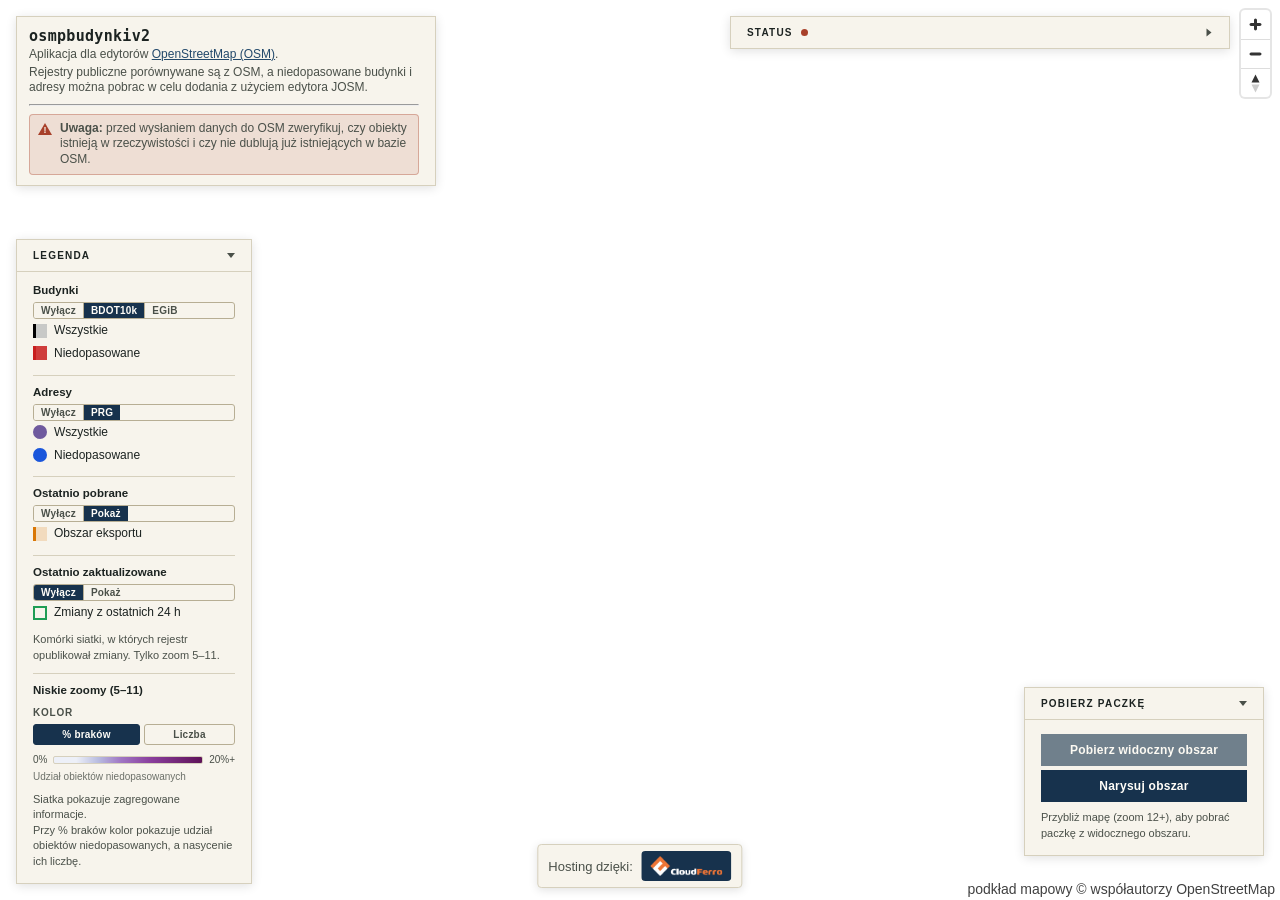
==== commit 8830faf0: "feat: implement retention pruning job and update tile aggregation for recent changes - Refactored jo" ====
--- a/web/index.html
+++ b/web/index.html
@@ -24,16 +24,32 @@
         <span class="masthead-warning-icon" aria-hidden="true"></span>
         <span><strong>Uwaga:</strong> przed wysłaniem danych do OSM zweryfikuj, czy obiekty istnieją w rzeczywistości i czy nie dublują już istniejących w bazie OSM.</span>
       </p>
+      <!-- Mobile-only twin of #sponsor-credit below -- hidden on desktop by
+           style.css's base `.masthead-sponsor { display: none }`, shown only
+           inside the `max-width: 640px` query. At phone width the legend
+           panel runs the full viewport width (see .panel-legend), leaving no
+           side gap for a bottom-center pill the way desktop has one between
+           the legend and download panels -- the masthead is the one surface
+           still free. Safe to fold in here now (an earlier attempt at this
+           was reverted for overlapping the legend) because
+           updateLegendMaxHeight in app.js measures the masthead's *actual*
+           rendered height every time, so a taller masthead just shrinks the
+           legend's cap instead of the two colliding. -->
+      <p class="masthead-sponsor">
+        <span>Hosting dzięki:</span>
+        <a href="https://cloudferro.com" target="_blank" rel="noopener noreferrer">
+          <img src="cloudferro_logo.png" alt="CloudFerro" class="sponsor-credit-logo" />
+        </a>
+      </p>
     </div>
   </header>
 
   <!-- Fixed to the bottom-center of the viewport, deliberately not folded
-       into .masthead: the legend/download panels already anchor the bottom
-       corners at bottom:16px/44px and the masthead already sits within ~2px
-       of the legend panel's top edge at a 720px viewport height, so adding a
-       row to the masthead pushed it into a real overlap there. Bottom-center
-       is clear of both corner panels and of the AttributionControl (which
-       MapLibre docks bottom-right in app.js). -->
+       into .masthead on desktop: the legend/download panels anchor the
+       bottom corners at bottom:16px/44px there, and this sits in the gap
+       between them. Hidden below 640px in favor of .masthead-sponsor above,
+       since the legend panel goes full-width on mobile and leaves no such
+       gap. -->
   <p class="sponsor-credit">
     <span>Hosting dzięki:</span>
     <a href="https://cloudferro.com" target="_blank" rel="noopener noreferrer">
@@ -103,6 +119,21 @@
         <span class="swatch" data-swatch="updates"></span>
         Obszar eksportu
       </div>
+    </div>
+
+    <div class="legend-group" data-changes-source="off">
+      <div class="legend-group-header">
+        <span class="legend-title">Ostatnio zaktualizowane</span>
+      </div>
+      <div class="source-toggle" role="group" aria-label="Ostatnio zaktualizowane komórki">
+        <button type="button" class="source-btn" data-changes-source="off" aria-pressed="true">Wyłącz</button>
+        <button type="button" class="source-btn" data-changes-source="on" aria-pressed="false">Pokaż</button>
+      </div>
+      <div class="legend-row">
+        <span class="swatch" data-swatch="changes"></span>
+        <span id="changes-window-label">Zmiany z ostatnich 24 h</span>
+      </div>
+      <p class="hint">Komórki siatki, w których rejestr opublikował zmiany. Tylko zoom 5&ndash;11.</p>
     </div>
 
     <div class="legend-group" data-agg>
--- a/web/style.css
+++ b/web/style.css
@@ -98,6 +98,18 @@
      always-light OSM raster specifically) since this also has to read
      clearly as a legend swatch against the panel's own dark background. */
   --updates: #d97706;
+  /* Grid cells a government registry published a change in recently
+     (changes-outline in app.js, driven by agg_cells' ts_bdot10k/ts_egib/
+     ts_prg). Green is what's left: red is unmatched buildings, blue unmatched
+     addresses, purple the ratio ramp this outline draws directly on top of,
+     yellow-to-magenta the count ramp, orange --updates. --draw-outline's teal
+     is the near miss, and it's tolerable because the draw overlay is a
+     transient interaction the user is deliberately looking at rather than a
+     standing data layer. Redefined for dark mode for the same reason
+     --updates is: it also has to read as a legend swatch against the panel's
+     dark background, even though the map under it is always the light
+     raster. */
+  --changes: #1f9d55;
   --font-label: ui-sans-serif, "Segoe UI", "Helvetica Neue", Arial, sans-serif;
   --font-data: ui-monospace, "SFMono-Regular", "IBM Plex Mono", Menlo, Consolas, monospace;
 }
@@ -122,6 +134,7 @@
     --ramp-4: #ef5b6b;
     --ramp-5: #b8496f;
     --updates: #f0a03c;
+    --changes: #4ade80;
     /* --ratio-0.._4 are intentionally absent -- see their definition above:
        they paint onto a basemap that is light in both themes. Only the
        sentinel is re-tuned, since it also has to hold up in the legend. */
@@ -287,11 +300,20 @@
   color: var(--ink-soft);
   white-space: nowrap;
 }
+/* Mobile twin of .sponsor-credit -- see the markup comment in index.html.
+   Hidden here (desktop default); shown by the `max-width: 640px` query
+   below, which also gives it its actual layout since it isn't a fixed
+   overlay like .sponsor-credit -- it flows as an ordinary masthead row. */
+.masthead-sponsor {
+  display: none;
+}
 /* The <a> wraps only the image -- `line-height: 0` kills the few px of
    inline-baseline gap a bare `<img>` inside an inline `<a>` otherwise leaves
    underneath itself, which would throw off the flex row's vertical
-   centering. */
-.sponsor-credit a {
+   centering. Shared with .masthead-sponsor, which wraps its logo the same
+   way. */
+.sponsor-credit a,
+.masthead-sponsor a {
   display: flex;
   line-height: 0;
 }
@@ -556,6 +578,15 @@
   border-left-color: var(--updates);
 }
 
+/* changes-outline paints a border and no fill, so its swatch is an outlined
+   square rather than the tinted-fill recipe above -- a filled swatch would
+   claim the layer covers an area it never covers. `border` (not just
+   border-left) overrides .swatch's 3px left edge on all four sides. */
+.swatch[data-swatch="changes"] {
+  background: transparent;
+  border: 2px solid var(--changes);
+}
+
 .hint {
   margin: 8px 0 0;
   color: var(--ink-soft);
@@ -900,27 +931,89 @@
 }
 
 @media (max-width: 640px) {
+  /* Same right:50px the desktop .panel-status already uses to clear the
+     NavigationControl zoom buttons (see that rule's own comment) -- at
+     phone width the masthead's text wraps tall enough to reach that high,
+     where the old calc(100vw - 32px) (sized for sitting *above* the zoom
+     control, not beside it) let it run underneath the buttons. width is
+     intentionally unset: with left and right both given, an absolutely
+     positioned box with no explicit width stretches to fill the gap between
+     them. */
   .masthead {
-    max-width: calc(100vw - 32px);
+    left: 16px;
+    right: 50px;
+    max-width: none;
   }
-  .panel-status,
-  .panel-download,
+  /* Shown here -- see the base `display: none` above and the markup comment
+     in index.html for why this is a separate element from .sponsor-credit
+     rather than that one reflowed into place. font-size/gap echo
+     .masthead p's own 12px/1.3 line-height rather than .sponsor-credit's
+     13px, since this one is a masthead row among masthead rows, not a
+     standalone pill.
+     Selector is `.masthead .masthead-sponsor`, not the bare class: this is
+     itself a `<p>`, so the plain class (0,1,0) loses its `margin` to
+     `.masthead p`'s (0,1,1) above -- the exact trap the attribution-control
+     rule elsewhere in this file already warns about. Two classes (0,2,0)
+     beats it outright instead of relying on source order. */
+  .masthead .masthead-sponsor {
+    display: flex;
+    align-items: center;
+    gap: 8px;
+    margin: 6px 0 0;
+    font-size: 12px;
+    color: var(--ink-soft);
+  }
+  /* max-height + the flex/overflow pair below cap the panel instead of
+     letting it grow upward off-content like the desktop version does: at
+     phone height, an uncapped expanded legend grows tall enough to run
+     under the masthead, since both are independently-positioned overlays
+     with no shared layout that would otherwise keep them apart. The 60vh
+     fallback is a rough guess for the instant before app.js's resize
+     listener computes the real figure (--legend-max-height, set from the
+     masthead's actual measured height -- a fixed vh guess undershot on a
+     narrow phone, where wrapped masthead text runs tall enough to eat past
+     any fraction that still leaves useful legend height on a *short*
+     phone) -- see updateLegendMaxHeight in app.js. The toggle button stays
+     outside the scroll region (only #legend-body scrolls) so it remains
+     reachable to re-collapse the panel however far the content is
+     scrolled. */
   .panel-legend {
     width: calc(100vw - 32px);
+    /* 16px (the desktop/other-panel inset) plus 8px: at phone width the
+       AttributionControl's compact:false text bar (always-on, see app.js)
+       runs the full width of the map and can sit tall enough to overlap a
+       plain 16px-inset panel bottom-left. Must move in lockstep with
+       updateLegendMaxHeight's own bottomOffset in app.js, which this same
+       number feeds into the max-height budget. */
+    bottom: 24px;
+    max-height: var(--legend-max-height, 60vh);
+    display: flex;
+    flex-direction: column;
   }
-  .panel-legend {
-    bottom: 16px;
+  /* flex: none pins the toggle to its natural size -- without it, a flex
+     item's default flex-shrink:1 lets the column squash it once content
+     forces the container against its max-height, same failure mode as
+     #legend-body's min-height:0 below guards against. */
+  .panel-legend #legend-toggle {
+    flex: none;
   }
-  .panel-status {
-    /* Full-width at this size, so the right:50px desktop clearance would push
-       its left edge off-screen -- back to a plain 16px inset like the other
-       panels. */
-    right: 16px;
+  /* min-height: 0 overrides a flex item's default min-height:auto, which
+     would otherwise size #legend-body to its content and defeat the parent's
+     max-height instead of scrolling within it. flex: 1 1 auto lets it claim
+     whatever space #legend-toggle doesn't. */
+  .panel-legend #legend-body {
+    flex: 1 1 auto;
+    overflow-y: auto;
+    min-height: 0;
   }
+  /* Neither is useful on a phone: /package assumes a JOSM desktop workflow,
+     and the status table's six columns don't fit a phone-width screen.
+     Hidden outright, unlike the legend -- which stays reachable, just
+     folded by default at load (see the matchMedia check in app.js) -- since
+     there's no useful folded state for either of these to fall back to. */
+  .panel-status,
   .panel-download {
-    left: 16px;
-    right: 16px;
-    bottom: calc(16px + 15px + 96px);
+    display: none;
   }
 }
 
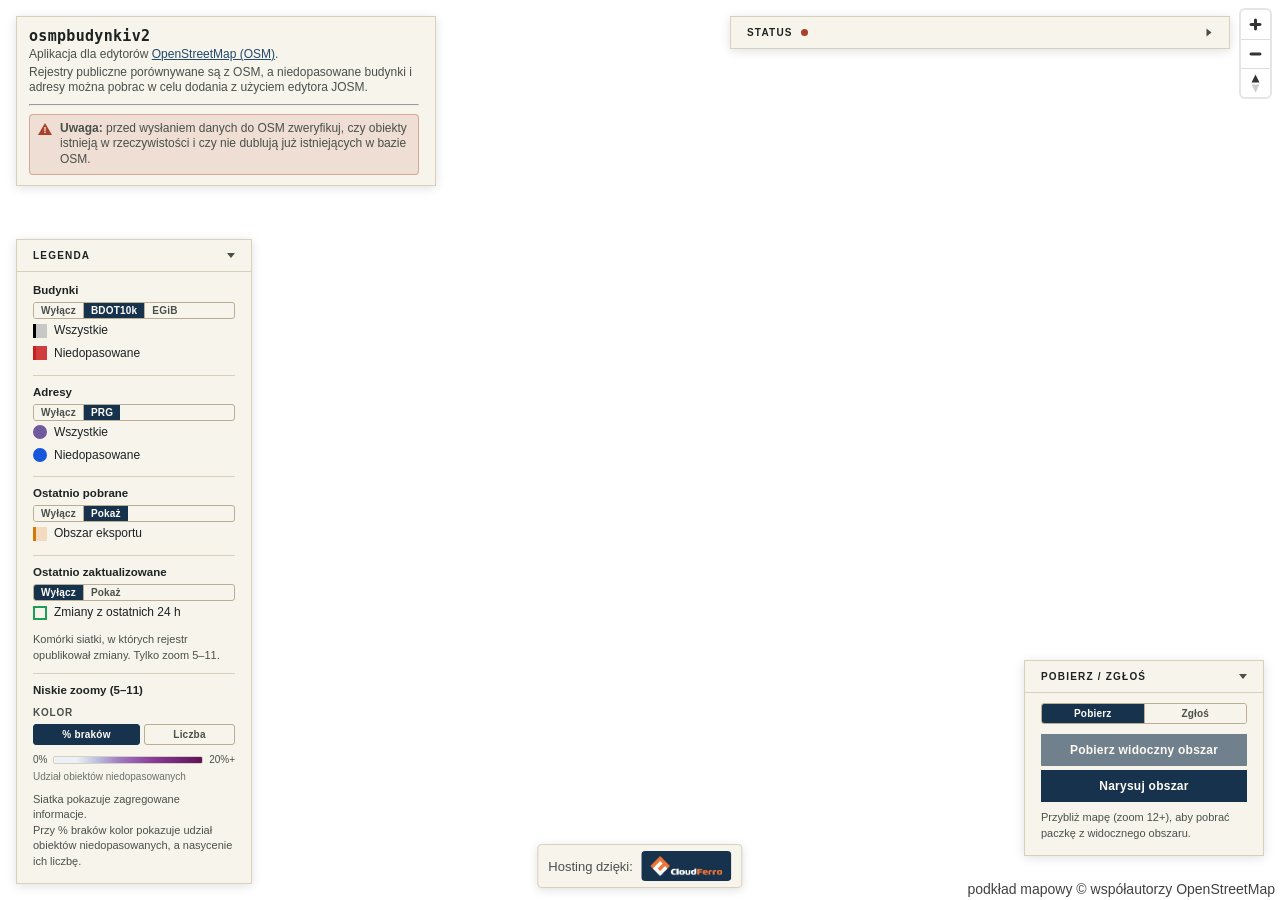
==== commit edfb24da: "add functionality of reporting multiple objects via drawing" ====
--- a/web/index.html
+++ b/web/index.html
@@ -171,7 +171,16 @@
     </div>
   </section>
 
-  <section class="panel panel-download" aria-label="Pobierz paczkę">
+  <!-- One panel, two purposes for the same drawn area: download a JOSM package
+       (GET/POST /package) or bulk-report the objects it covers (POST /report).
+       The purpose picker at the top swaps only the *primary action* and the
+       hints -- the drawing machinery below it (mode picker, Anuluj, Usuń
+       zaznaczenie, the live hint) is shared, because drawing is one modal
+       thing on the map and a committed polygon is just a polygon: switching
+       purpose re-uses whatever is already selected rather than discarding it.
+       See applyAreaPanelState in app.js, the single place that reconciles all
+       of this against {areaPurpose, appDrawState, zoom, downloadInFlight}. -->
+  <section class="panel panel-download" aria-label="Pobierz lub zgłoś obszar">
     <button
       id="download-toggle"
       class="panel-toggle"
@@ -179,18 +188,31 @@
       aria-expanded="true"
       aria-controls="download-body"
     >
-      <span class="panel-toggle-label">Pobierz paczkę</span>
+      <span class="panel-toggle-label">Pobierz / Zgłoś</span>
       <span class="panel-toggle-icon" aria-hidden="true"></span>
     </button>
     <div id="download-body" class="panel-body">
+
+    <!-- Same segmented-control vocabulary as the legend's source toggles and
+         the draw-mode picker below (role="group" + .source-toggle +
+         .source-btn + aria-pressed). -->
+    <div id="area-purpose-picker" class="source-toggle" role="group" aria-label="Co zrobić z obszarem">
+      <button type="button" class="source-btn" data-area-purpose="download" aria-pressed="true">Pobierz</button>
+      <button type="button" class="source-btn" data-area-purpose="report" aria-pressed="false">Zgłoś</button>
+    </div>
+
+    <!-- Download purpose only: there is deliberately no "zgłoś widoczny
+         obszar" twin, since reporting everything on screen without drawing
+         anything is far too easy to fire by accident. -->
     <button id="download-btn" type="button" class="download-btn">Pobierz widoczny obszar</button>
+    <!-- Shared by both purposes; label swaps in applyAreaPanelState. -->
     <button id="draw-btn" type="button" class="download-btn">Narysuj obszar</button>
 
     <!-- Mode picker follows the legend's building/address source-toggle
          pattern exactly (role="group" + .source-toggle wrapper + .source-btn
          children + aria-pressed) rather than inventing new UI vocabulary for
          a second segmented control. Only shown in the "drawing" state --
-         app.js's applyDownloadPanelState toggles [hidden] on all of the
+         app.js's applyAreaPanelState toggles [hidden] on all of the
          draw-specific controls below. -->
     <div id="draw-mode-picker" class="source-toggle" role="group" aria-label="Sposób rysowania obszaru" hidden>
       <button type="button" class="source-btn" data-draw-mode="rectangle" aria-pressed="false">Prostokąt</button>
@@ -198,8 +220,17 @@
       <button type="button" class="source-btn" data-draw-mode="freehand" aria-pressed="false">Odręcznie</button>
     </div>
     <button id="draw-cancel-btn" type="button" class="download-btn" hidden>Anuluj</button>
+    <button id="draw-clear-btn" type="button" class="download-btn" hidden>Usuń zaznaczenie</button>
+    <!-- Report purpose only, once a polygon is committed. Label carries the
+         live count (see applyAreaPanelState); disabled when the count is 0 or
+         over MAX_REPORT_OBJECTS. -->
+    <button id="report-area-btn" type="button" class="download-btn report-area-btn" hidden>Zgłoś zaznaczone obiekty</button>
+
     <p id="download-zoom-hint" class="hint" hidden>Przybliż mapę (zoom 12+), aby pobrać paczkę z widocznego obszaru.</p>
-    <button id="draw-clear-btn" type="button" class="download-btn" hidden>Usuń zaznaczenie</button>
+    <!-- Report purpose only: what the drawn area currently covers, whether the
+         count is still live, and why the send button is disabled when it is.
+         See reportSelectionHintText in app.js. -->
+    <p id="report-select-hint" class="hint" hidden></p>
 
     <!-- Mode instructions + live envelope-area readout while drawing, and the
          committed polygon's envelope + vertex count once selected -- see
@@ -224,16 +255,21 @@
     <button id="download-feedback-close" type="button" class="feedback-modal-close">Zamknij</button>
   </dialog>
 
-  <!-- Reporting an object as one that should not be proposed for import.
-       Opened from the "Zgłoś problem" button in a feature popup; posts to
-       /report. -->
+  <!-- Reporting objects that should not be proposed for import. Serves both
+       entry points -- the "Zgłoś problem" button in a single feature popup and
+       the panel's "Zgłoś zaznaczone obiekty" for a drawn area -- because
+       everything past "which objects" (the explanation, the POST, the
+       accepted/rejected rendering, the feedback states) is identical between
+       them. openReportModal in app.js swaps the title, the lead paragraph and
+       the object line; nothing else differs. -->
   <dialog id="report-modal" class="feedback-modal">
+    <button id="report-modal-close-x" type="button" class="modal-close-x" aria-label="Zamknij">&times;</button>
     <h2 id="report-modal-title">Zgłoś problem z obiektem</h2>
     <dl class="feedback-modal-details">
       <div>
-        <p>Wybrany obiekt zostanie usunięty z podpowiadanych obiektów do importu.</p>
-        <p>Aplikacja przechowuje identyfikator i wersję obiektu, więc jeżeli obiekt zostanie zaktualizowany w rejestrze źródłowym to może znowu pojawić się na mapie.</p>
-        <dt>Obiekt</dt>
+        <p id="report-modal-lead">Wybrany obiekt zostanie usunięty z podpowiadanych obiektów do importu.</p>
+        <p>Aplikacja przechowuje identyfikator i wersję każdego zgłoszonego obiektu, więc jeżeli obiekt zostanie zaktualizowany w rejestrze źródłowym to może znowu pojawić się na mapie.</p>
+        <dt id="report-modal-object-label">Obiekt</dt>
         <dd id="report-modal-object"></dd>
       </div>
     </dl>
@@ -244,6 +280,9 @@
       <div class="report-modal-actions">
         <button id="report-submit" type="button" class="download-btn">Wyślij zgłoszenie</button>
         <button id="report-cancel" type="button" class="feedback-modal-close">Anuluj</button>
+        <!-- Swapped in for the submit/cancel pair once a report has been
+             accepted -- see the report-modal-actions comment in app.js. -->
+        <button id="report-close" type="button" class="feedback-modal-close" hidden>Zamknij</button>
       </div>
     </div>
   </dialog>
--- a/web/style.css
+++ b/web/style.css
@@ -380,16 +380,30 @@
   overflow: hidden;
 }
 
-/* #draw-mode-picker is a .source-toggle that also toggles the [hidden]
-   attribute (app.js's applyDownloadPanelState). Same fix as .ratio-legend
-   [hidden] below: the UA stylesheet's `[hidden] { display: none }` and this
-   class's `display: flex` are equal specificity (one attribute selector,
-   one class selector), and author CSS beats the UA sheet on a tie -- so
-   without this override [hidden] silently loses and the picker stays a
-   visible empty-ish flex row. The legend's own .source-toggle instances
-   never hit this because they're never [hidden]. */
-#draw-mode-picker[hidden] {
+/* #draw-mode-picker and #area-purpose-picker are .source-toggles that also
+   toggle the [hidden] attribute (app.js's applyAreaPanelState). Same fix as
+   .ratio-legend [hidden] below: the UA stylesheet's `[hidden] { display:
+   none }` and this class's `display: flex` are equal specificity (one
+   attribute selector, one class selector), and author CSS beats the UA sheet
+   on a tie -- so without this override [hidden] silently loses and the picker
+   stays a visible empty-ish flex row. Written against the class rather than
+   the two ids so the next .source-toggle that learns to hide itself doesn't
+   have to rediscover this; the legend's own instances are simply never
+   [hidden] and are unaffected. */
+.source-toggle[hidden] {
   display: none;
+}
+
+/* Panel-level mode switch, unlike the legend's toggles: it sits alone on its
+   own row above the panel's actions, so its two buttons share the full width
+   instead of hugging their labels the way .source-btn's `flex: none` default
+   makes them. */
+#area-purpose-picker {
+  margin-bottom: 6px;
+}
+#area-purpose-picker .source-btn {
+  flex: 1;
+  padding: 4px 7px;
 }
 
 .source-btn {
@@ -634,6 +648,7 @@
 }
 
 .feedback-modal {
+  position: relative;
   min-width: 220px;
   max-width: min(90vw, 360px);
   padding: 18px 20px;
@@ -643,6 +658,29 @@
   border-radius: 6px;
   box-shadow: 0 12px 32px rgba(0, 0, 0, 0.28);
 }
+
+/* "x" dismiss button, anchored to .feedback-modal's own position: relative.
+   Currently only #report-modal uses it (see its markup) -- #download-feedback
+   keeps its single bottom .feedback-modal-close, which already reads as
+   "dismiss". */
+.modal-close-x {
+  position: absolute;
+  top: 8px;
+  right: 8px;
+  width: 26px;
+  height: 26px;
+  padding: 0;
+  background: transparent;
+  color: var(--ink-soft);
+  border: none;
+  border-radius: 4px;
+  font-size: 20px;
+  line-height: 1;
+}
+.modal-close-x:hover {
+  color: var(--ink);
+  background: var(--paper);
+}
 .feedback-modal::backdrop {
   background: rgba(0, 0, 0, 0.35);
 }
@@ -705,7 +743,23 @@
 
 /* ---- report modal (#report-modal) ----
    Shares .feedback-modal's box, backdrop and data-state colouring with
-   #download-feedback; only the form inside it is new. */
+   #download-feedback; only the form inside it is new. Sized up a step from
+   the shared .feedback-modal-details/#download-feedback-text defaults
+   (11px/12px) -- scoped to #report-modal specifically so #download-feedback
+   keeps its original size. max-width grows to fit the larger text without
+   wrapping the two explanatory paragraphs too aggressively. */
+#report-modal {
+  max-width: min(90vw, 420px);
+}
+#report-modal .feedback-modal-details {
+  font-size: 13px;
+}
+#report-modal-text {
+  font-size: 14px;
+}
+.report-modal-actions button {
+  font-size: 13px;
+}
 /* #report-submit reuses .download-btn, whose width:100%/margin-top are meant
    for a stacked panel button -- neutralised here so the two actions share one
    row evenly instead of the submit button claiming the whole width. */
@@ -729,6 +783,64 @@
   background: var(--paper);
   border-color: var(--ink-soft);
   color: var(--ink);
+}
+
+/* The panel's report action. Deliberately not .download-btn's filled accent,
+   and deliberately not a plain outlined secondary either: this sends up to a
+   hundred reports that change what every visitor sees, so it reads in
+   --danger the way the popup's own .report-btn:hover does -- an action to
+   take on purpose, not the panel's default one. Filling on hover (rather than
+   only recolouring, as .report-btn does) is the difference between the two:
+   this one *is* the primary action of the tab it appears in. */
+.report-area-btn {
+  background: var(--paper);
+  color: var(--danger);
+  border-color: var(--danger);
+}
+.report-area-btn:hover:not(:disabled) {
+  background: var(--danger);
+  color: var(--paper-raised);
+}
+/* .download-btn's :hover rule is a plain class selector and would otherwise
+   repaint a disabled button on hover. */
+.report-area-btn:disabled:hover {
+  background: var(--paper);
+}
+
+@media (prefers-color-scheme: dark) {
+  /* --danger is deliberately not re-tuned in :root's dark block, and for the
+     short inline warnings that use it (the masthead notice, the feedback
+     modals' error text, two popup chips) that is fine. It is not fine on a
+     full-width button label: #a8402a against the dark --paper measures about
+     2.2:1. Lifted here for this one button rather than by re-tuning the token
+     itself, which would also restyle all of those other elements and, through
+     --draw-invalid, the over-limit colour of the draw overlay -- which paints
+     onto the always-light OSM raster and is documented in :root as
+     deliberately fixed across themes. */
+  .report-area-btn {
+    color: #e8705c;
+    border-color: #e8705c;
+  }
+  .report-area-btn:hover:not(:disabled) {
+    background: #e8705c;
+    color: var(--paper);
+  }
+}
+
+/* The batch report modal's object list. Capped and scrollable: 100 object
+   identifiers is more than fits on screen, but they are shown rather than
+   summarised because this is the last point at which the user can check what
+   is about to be sent. list-style-position: inside keeps a wrapped identifier
+   from hanging under the bullet. */
+.report-object-list {
+  margin: 4px 0 0;
+  padding: 0 0 0 2px;
+  max-height: 28vh;
+  overflow-y: auto;
+  list-style-position: inside;
+  font-size: 12px;
+  line-height: 1.5;
+  overflow-wrap: anywhere;
 }
 
 .panel-status {
@@ -1146,6 +1258,69 @@
   padding-top: 10px;
   border-top: 1px solid var(--line);
 }
+/* The OSM-tags section's heading carries the copy button, so it stops being a
+   plain text line and becomes a row -- .feature-popup-section keeps its
+   spacing/divider/typography, this only adds the layout. The <span> around the
+   heading text is what stops the button inheriting the heading's uppercase
+   letter-spacing. */
+.feature-popup-section-action {
+  display: flex;
+  align-items: center;
+  justify-content: space-between;
+  gap: 8px;
+}
+
+/* Secondary-action styling, deliberately the same recipe as .report-btn below
+   (paper fill, hairline border, --ink-soft text) rather than .download-btn's
+   filled accent: the popup's primary job is showing information, and a filled
+   button here would outrank the report action sitting under it. Sized down to
+   sit inside a 10px heading without making the row taller than the divider
+   spacing above it. min-width holds the box steady while the label swaps to
+   "Skopiowano"/"Nie udało się" (see flashCopyButton in app.js), so the heading
+   row doesn't jump on click. */
+.tag-copy-btn {
+  flex: none;
+  min-width: 74px;
+  padding: 3px 8px;
+  background: var(--paper);
+  color: var(--ink-soft);
+  border: 1px solid var(--line);
+  border-radius: 3px;
+  font-family: var(--font-label);
+  font-size: 10px;
+  font-weight: 600;
+  letter-spacing: 0.04em;
+  text-transform: none;
+}
+.tag-copy-btn:hover {
+  color: var(--ink);
+  border-color: var(--ink-soft);
+}
+
+/* The tags themselves, as one `key=value` block instead of the attributes
+   section's two-column <dl> -- this is what gets pasted into iD's tag text
+   view, so a drag-select across it (or the copy button above) has to yield
+   exactly those lines and nothing else. Hence no <dl>: its label column would
+   copy interleaved with the values, and its `text-align: right` on <dd> would
+   put the line breaks in visually misleading places.
+   `white-space: pre-wrap` keeps the newlines that make the format parseable
+   while still wrapping a long value inside the popup's 320px max-width; the
+   wrap is soft, so a wrapped line still copies as one line. */
+.feature-tags {
+  margin: 0;
+  padding: 6px 8px;
+  background: var(--paper);
+  border: 1px solid var(--line);
+  border-radius: 3px;
+  font-family: var(--font-data);
+  font-size: 12px;
+  line-height: 1.45;
+  white-space: pre-wrap;
+  overflow-wrap: anywhere;
+  -webkit-user-select: text;
+  user-select: text;
+}
+
 /* "Zgłoś problem", shown only on the two unmatched layers (see reportKeyFor
    in app.js). Sits outside .feature-popup-body so it stays put while the
    attribute list scrolls, and reads as a secondary action -- outlined rather
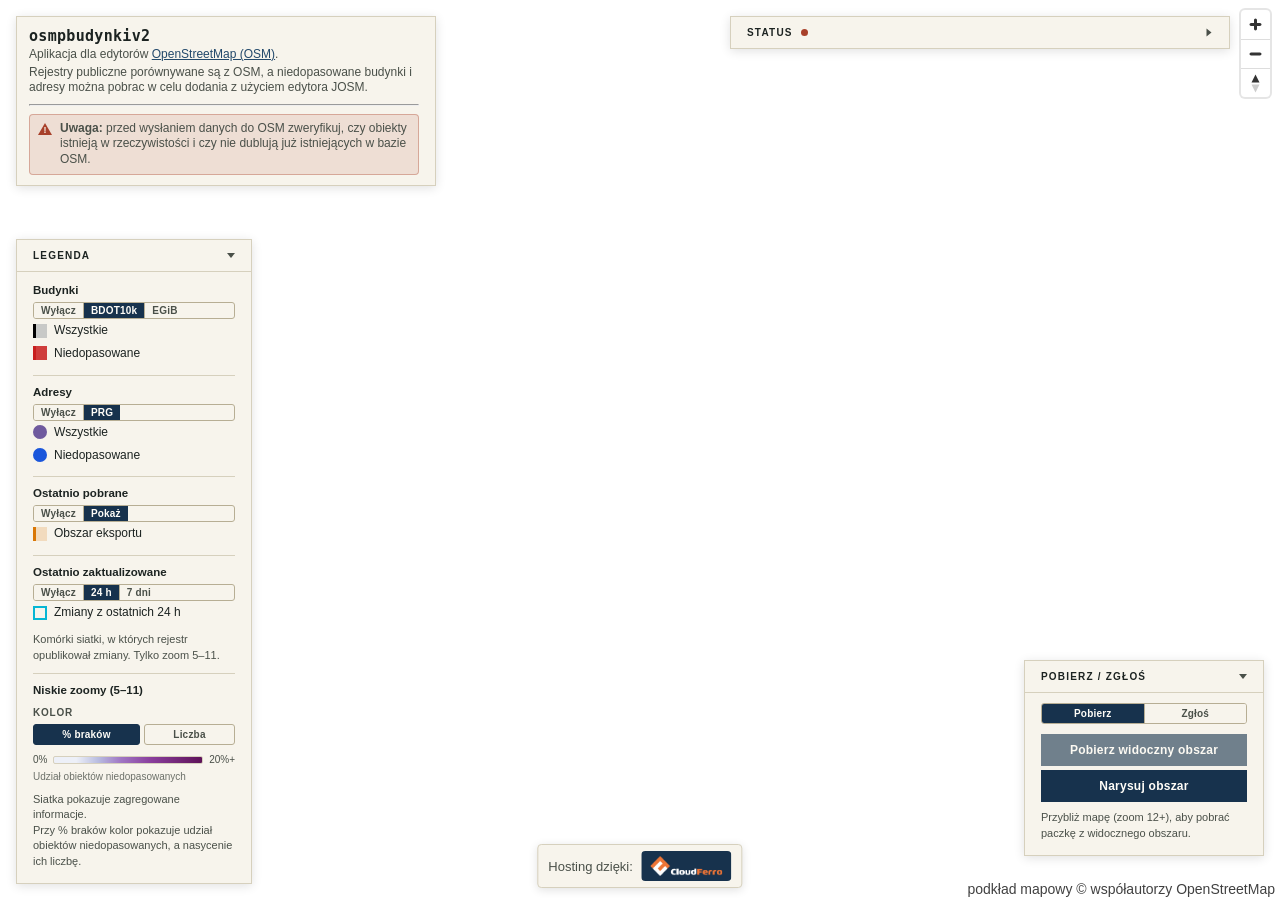
==== commit 8cfffad3: "change style of last updated highlight and extend it to 7 days" ====
--- a/web/index.html
+++ b/web/index.html
@@ -121,13 +121,20 @@
       </div>
     </div>
 
-    <div class="legend-group" data-changes-source="off">
+    <!-- Unlike the Budynki/Adresy pickers above, the states here are windows
+         rather than sources: the tile carries one raw timestamp per source
+         per bin and the window is a client-side comparison against it (see
+         CHANGES_WINDOWS in app.js), so switching between them costs no
+         refetch. "7 dni" is the longest option the server can honour -- the
+         tile never carries anything older than [changes] max_age_days. -->
+    <div class="legend-group" data-changes-window="24h">
       <div class="legend-group-header">
         <span class="legend-title">Ostatnio zaktualizowane</span>
       </div>
-      <div class="source-toggle" role="group" aria-label="Ostatnio zaktualizowane komórki">
-        <button type="button" class="source-btn" data-changes-source="off" aria-pressed="true">Wyłącz</button>
-        <button type="button" class="source-btn" data-changes-source="on" aria-pressed="false">Pokaż</button>
+      <div class="source-toggle" role="group" aria-label="Okno czasowe ostatnio zaktualizowanych komórek">
+        <button type="button" class="source-btn" data-changes-window="off" aria-pressed="false">Wyłącz</button>
+        <button type="button" class="source-btn" data-changes-window="24h" aria-pressed="true">24 h</button>
+        <button type="button" class="source-btn" data-changes-window="7d" aria-pressed="false">7 dni</button>
       </div>
       <div class="legend-row">
         <span class="swatch" data-swatch="changes"></span>
--- a/web/style.css
+++ b/web/style.css
@@ -100,16 +100,29 @@
   --updates: #d97706;
   /* Grid cells a government registry published a change in recently
      (changes-outline in app.js, driven by agg_cells' ts_bdot10k/ts_egib/
-     ts_prg). Green is what's left: red is unmatched buildings, blue unmatched
-     addresses, purple the ratio ramp this outline draws directly on top of,
-     yellow-to-magenta the count ramp, orange --updates. --draw-outline's teal
-     is the near miss, and it's tolerable because the draw overlay is a
-     transient interaction the user is deliberately looking at rather than a
-     standing data layer. Redefined for dark mode for the same reason
-     --updates is: it also has to read as a legend swatch against the panel's
-     dark background, even though the map under it is always the light
-     raster. */
-  --changes: #1f9d55;
+     ts_prg). This outline is the one colour on the map that has to stay
+     legible over *both* of the aggregate grid's ramps, since the "Kolor"
+     toggle swaps between them under it: the ratio ramp's pale-blue-to-
+     magenta purples and the count ramp's gold-to-wine oranges.
+     Cyan is what satisfies both, and it replaced a green (#1f9d55) that only
+     satisfied one. Compared in-browser against live national tiles in both
+     colour modes: over the count ramp the green sat within a few steps of
+     the gold/olive fills *and* of the basemap's own forest green, so the
+     cells read as a texture rather than a marked set; cyan is roughly
+     complementary to that whole ramp and separates cleanly. Over the ratio
+     ramp both work -- cyan shares the cool half of the wheel with the
+     purples but is far enough in hue and much higher in chroma than the pale
+     low end, which is where an outline has to survive.
+     What is left for it: red is unmatched buildings, blue unmatched
+     addresses, orange --updates. --draw-outline's teal is the near miss and
+     stays tolerable for the reason it always was -- the draw overlay is a
+     transient interaction the user is deliberately looking at, not a
+     standing data layer. The one soft spot is open water, which the basemap
+     paints a pale blue; changed cells sit on land, so it costs nothing in
+     practice. Redefined for dark mode for the same reason --updates is: it
+     also has to read as a legend swatch against the panel's dark background,
+     even though the map under it is always the light raster. */
+  --changes: #06b6d4;
   --font-label: ui-sans-serif, "Segoe UI", "Helvetica Neue", Arial, sans-serif;
   --font-data: ui-monospace, "SFMono-Regular", "IBM Plex Mono", Menlo, Consolas, monospace;
 }
@@ -134,7 +147,7 @@
     --ramp-4: #ef5b6b;
     --ramp-5: #b8496f;
     --updates: #f0a03c;
-    --changes: #4ade80;
+    --changes: #22d3ee;
     /* --ratio-0.._4 are intentionally absent -- see their definition above:
        they paint onto a basemap that is light in both themes. Only the
        sentinel is re-tuned, since it also has to hold up in the legend. */
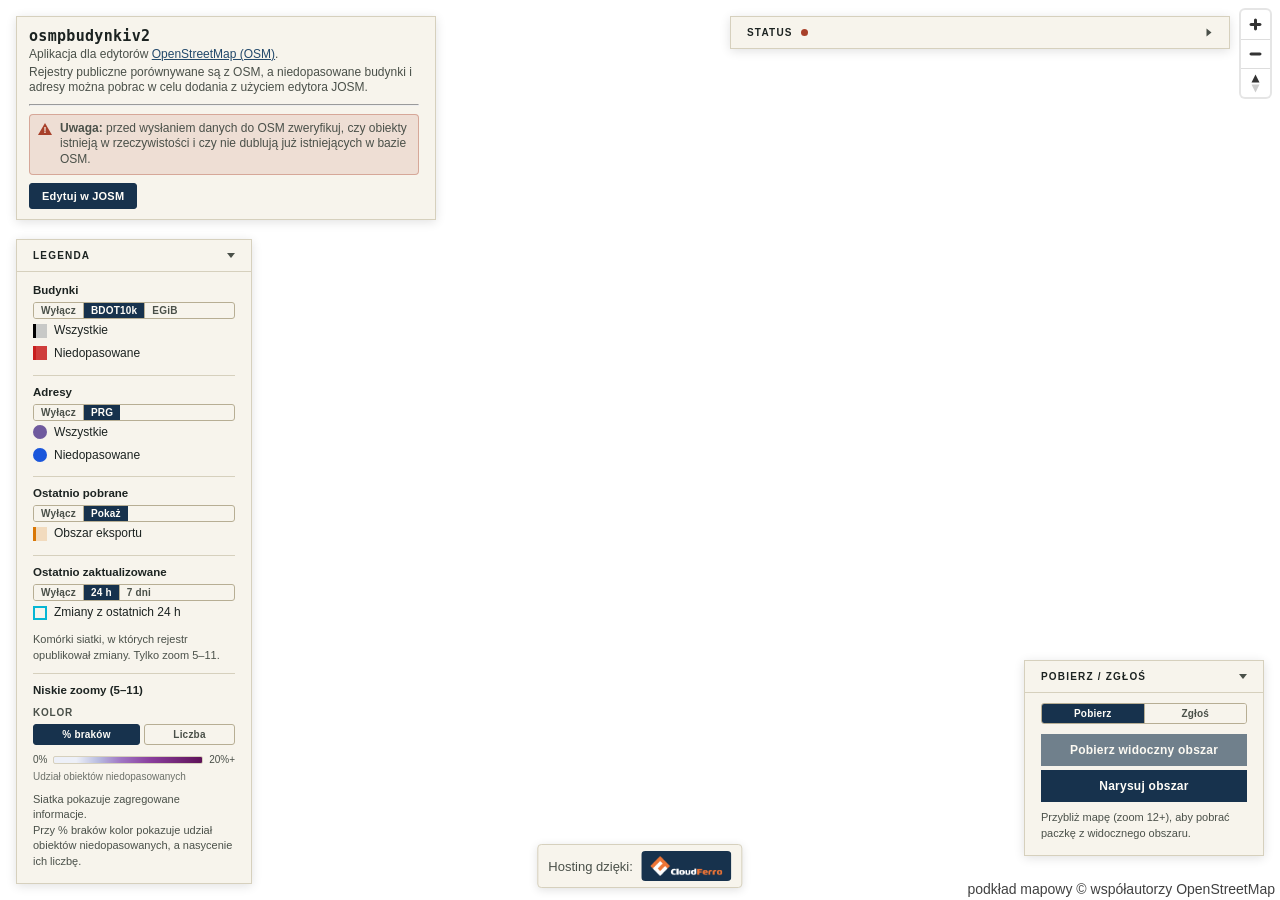
==== commit 6d3cd297: "add button with JOSM remote control" ====
--- a/web/index.html
+++ b/web/index.html
@@ -24,6 +24,25 @@
         <span class="masthead-warning-icon" aria-hidden="true"></span>
         <span><strong>Uwaga:</strong> przed wysłaniem danych do OSM zweryfikuj, czy obiekty istnieją w rzeczywistości i czy nie dublują już istniejących w bazie OSM.</span>
       </p>
+      <!-- Actions row. Deliberately below the warning rather than above it:
+           the warning is a precondition for editing, so it has to be read
+           before the button that starts an edit. Hidden below 640px together
+           with .panel-download and .panel-status (see the media query in
+           style.css) -- all three assume a JOSM desktop workflow.
+           Text-only by choice: the JOSM wordmark would be a vendored
+           third-party raster needing its own colour plate the way
+           .sponsor-credit-logo does (it is fixed-colour art over a
+           theme-flipping panel), and "JOSM" is already the most legible thing
+           about the label to this app's audience. -->
+      <div class="masthead-actions">
+        <button
+          id="josm-edit-btn"
+          type="button"
+          class="masthead-btn"
+          title="Wczytuje w JOSM dane OSM dla widocznego obszaru. Wymaga uruchomionego JOSM ze zdalnym sterowaniem (Ustawienia → Zdalne sterowanie)."
+        >Edytuj w JOSM</button>
+      </div>
+      <p id="josm-edit-hint" class="masthead-hint" role="status" aria-live="polite" hidden></p>
       <!-- Mobile-only twin of #sponsor-credit below -- hidden on desktop by
            style.css's base `.masthead-sponsor { display: none }`, shown only
            inside the `max-width: 640px` query. At phone width the legend
@@ -259,7 +278,19 @@
       </div>
     </dl>
     <p id="download-feedback-text" role="status" aria-live="polite"></p>
-    <button id="download-feedback-close" type="button" class="feedback-modal-close">Zamknij</button>
+    <!-- Shown only after a successful download (see runDownload in app.js):
+         load the same area's OSM data into JOSM so the just-downloaded package
+         has something to be pasted onto. Remote control carries a bbox, never
+         a file, so the drawn-polygon path sends the committed polygon's
+         envelope -- which is also the area /package itself was capped on. -->
+    <p id="josm-package-hint" class="hint" hidden>
+      Wczytaj dane OSM dla pobranego obszaru, a następnie przeciągnij pobrany plik do okna JOSM.
+    </p>
+    <p id="josm-package-status" class="hint" role="status" aria-live="polite" hidden></p>
+    <div class="feedback-modal-actions">
+      <button id="josm-package-btn" type="button" class="download-btn" hidden>Edytuj w JOSM</button>
+      <button id="download-feedback-close" type="button" class="feedback-modal-close">Zamknij</button>
+    </div>
   </dialog>
 
   <!-- Reporting objects that should not be proposed for import. Serves both
--- a/web/style.css
+++ b/web/style.css
@@ -289,6 +289,62 @@
   color: var(--paper);
 }
 
+/* Masthead action row ("Edytuj w JOSM", see .masthead-actions in index.html).
+   Its own button recipe rather than .download-btn's: that class is a
+   full-width stacked panel button, whereas this one sits inline in a text
+   block and has to hug its label. Filled accent (not .report-btn's outlined
+   secondary) because it is the one action this block offers. */
+.masthead-actions {
+  display: flex;
+  flex-wrap: wrap;
+  gap: 6px;
+  margin-top: 8px;
+}
+
+.masthead-btn {
+  padding: 6px 12px;
+  background: var(--accent);
+  color: var(--paper-raised);
+  border: 1px solid var(--accent);
+  border-radius: 3px;
+  font-size: 11px;
+  transition: background-color 0.15s ease;
+}
+.masthead-btn:hover:not(:disabled) {
+  background: var(--accent-soft);
+}
+.masthead-btn:disabled {
+  opacity: 0.6;
+  cursor: not-allowed;
+}
+
+/* Status line under the actions row (remote-control failures, "za duży
+   obszar"). Two classes, not the bare one: this is a <p> inside .masthead, so
+   a single-class selector (0,1,0) loses margin/font-size to `.masthead p`
+   (0,1,1) above -- the same specificity trap .masthead-sponsor documents. */
+.masthead .masthead-hint {
+  margin: 6px 0 0;
+  font-size: 11px;
+  color: var(--ink-soft);
+}
+.masthead .masthead-hint[data-state="error"] {
+  color: var(--danger);
+}
+.masthead .masthead-hint[data-state="ok"] {
+  color: var(--ok);
+}
+
+/* The download modal's JOSM status line. Scoped by id rather than given
+   .feedback-modal's own [data-state] treatment: that attribute lives on the
+   <dialog> and colours #download-feedback-text, which reports the *download*
+   -- a JOSM failure must not repaint the "Pobrano ..." line above it. */
+#josm-package-status[data-state="error"] {
+  color: var(--danger);
+}
+#josm-package-status[data-state="ok"] {
+  color: var(--ok);
+}
+
 /* Sponsor credit, fixed bottom-center -- see the placement comment on its
    markup in index.html for why it isn't part of .masthead. Same visual
    language as .panel (paper background, hairline border, soft shadow) so it
@@ -752,6 +808,44 @@
 }
 .feedback-modal-close:hover {
   background: var(--accent-soft);
+}
+
+/* #download-feedback's button row -- one button until "Edytuj w JOSM" joined
+   it. Same recipe as .report-modal-actions below (neutralising
+   .download-btn's width:100%/margin-top so the two share the row evenly);
+   kept as a separate class because the report modal's own row sizes its
+   buttons up a step and this one keeps the smaller default. */
+.feedback-modal-actions {
+  display: flex;
+  gap: 8px;
+}
+.feedback-modal-actions > * {
+  flex: 1;
+  margin-top: 0;
+}
+/* Same trap as .source-toggle[hidden] above: this class sets `display: flex`,
+   which ties the UA sheet's `[hidden] { display: none }` on specificity and
+   wins on origin -- so #josm-package-btn's [hidden] would silently do nothing
+   if it were ever given this class. Guarded here for the next element that
+   lands in this row. */
+.feedback-modal-actions > [hidden] {
+  display: none;
+}
+
+/* Demoted from .feedback-modal-close's filled accent for the same reason
+   #report-cancel is: it now shares a row with "Edytuj w JOSM", and two filled
+   buttons read as two equally-likely actions. Kept demoted in the states
+   where the JOSM button is hidden too -- a lone button labelled "Zamknij"
+   reads as a dismiss with or without an accent fill. */
+#download-feedback-close {
+  background: var(--paper);
+  color: var(--ink-soft);
+  border-color: var(--line);
+}
+#download-feedback-close:hover {
+  background: var(--paper);
+  border-color: var(--ink-soft);
+  color: var(--ink);
 }
 
 /* ---- report modal (#report-modal) ----
@@ -1136,8 +1230,12 @@
      Hidden outright, unlike the legend -- which stays reachable, just
      folded by default at load (see the matchMedia check in app.js) -- since
      there's no useful folded state for either of these to fall back to. */
+  /* .masthead-actions joins these two for the same reason: "Edytuj w JOSM"
+     talks to a desktop JOSM over local remote control, which no phone
+     browser has anything to reach. */
   .panel-status,
-  .panel-download {
+  .panel-download,
+  .masthead-actions {
     display: none;
   }
 }
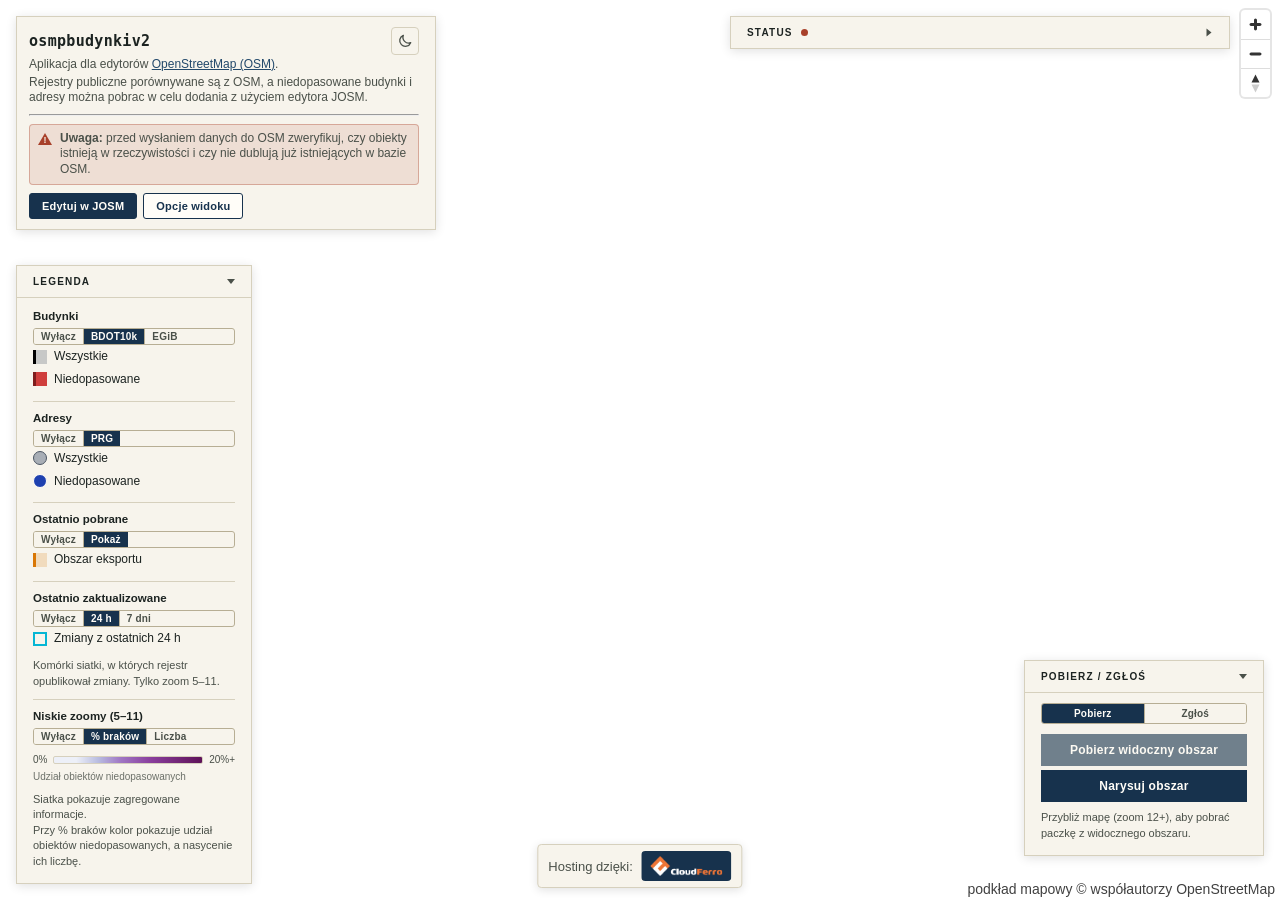
==== commit ed55a001: "add more visual controls plus other ui improvements" ====
--- a/web/index.html
+++ b/web/index.html
@@ -3,6 +3,26 @@
 <head>
   <meta charset="utf-8" />
   <meta name="viewport" content="width=device-width, initial-scale=1" />
+  <!-- Resolves the theme before first paint, so a visitor whose theme differs
+       from the default never sees the page flash in the other one. Inline,
+       and ahead of the stylesheet, for exactly that reason -- app.js is a
+       module and runs after the first render. A choice stored by the toggle
+       wins; otherwise the system setting does. The key and the rule must
+       agree with THEME_STORAGE_KEY / storedTheme in app.js. -->
+  <script>
+    (function () {
+      var theme = null;
+      try {
+        theme = localStorage.getItem("osmpbudynkiv2.theme");
+      } catch (e) {
+        /* Storage blocked: fall back to the system setting. */
+      }
+      if (theme !== "light" && theme !== "dark") {
+        theme = window.matchMedia("(prefers-color-scheme: dark)").matches ? "dark" : "light";
+      }
+      document.documentElement.dataset.theme = theme;
+    })();
+  </script>
   <title>OSM Polska budynki/adresy v2</title>
   <link rel="icon" href="favicon.svg" type="image/svg+xml" />
   <link rel="icon" href="favicon-32.png" type="image/png" sizes="32x32" />
@@ -16,7 +36,24 @@
 
   <header class="masthead">
     <div>
-      <h1>osmpbudynkiv2</h1>
+      <div class="masthead-title-row">
+        <h1>osmpbudynkiv2</h1>
+        <!-- A toggle with a fixed name and aria-pressed, rather than a label
+             that flips between "jasny"/"ciemny": a screen reader then says
+             "Tryb ciemny, przełącznik, wciśnięty", which is unambiguous about
+             both the control and its state. The icon shows the theme a click
+             switches *to*, the usual convention. See the theme section in
+             app.js. -->
+        <button id="theme-toggle" type="button" class="theme-toggle" aria-pressed="false" aria-label="Tryb ciemny">
+          <svg class="theme-icon theme-icon-moon" viewBox="0 0 24 24" aria-hidden="true" focusable="false">
+            <path d="M20.5 14.5A8.5 8.5 0 0 1 9.5 3.5a8.5 8.5 0 1 0 11 11z" fill="none" stroke="currentColor" stroke-width="2" stroke-linejoin="round"/>
+          </svg>
+          <svg class="theme-icon theme-icon-sun" viewBox="0 0 24 24" aria-hidden="true" focusable="false">
+            <circle cx="12" cy="12" r="4.5" fill="none" stroke="currentColor" stroke-width="2"/>
+            <path d="M12 2v2.5M12 19.5V22M2 12h2.5M19.5 12H22M4.9 4.9l1.8 1.8M17.3 17.3l1.8 1.8M4.9 19.1l1.8-1.8M17.3 6.7l1.8-1.8" stroke="currentColor" stroke-width="2" stroke-linecap="round"/>
+          </svg>
+        </button>
+      </div>
       <p>Aplikacja dla edytorów <a href="https://www.openstreetmap.org" target="_blank" rel="noopener noreferrer">OpenStreetMap (OSM)</a>.</p>
       <p>Rejestry publiczne porównywane są z OSM, a niedopasowane budynki i adresy można pobrac w celu dodania z użyciem edytora JOSM.</p>
       <hr>
@@ -26,9 +63,10 @@
       </p>
       <!-- Actions row. Deliberately below the warning rather than above it:
            the warning is a precondition for editing, so it has to be read
-           before the button that starts an edit. Hidden below 640px together
-           with .panel-download and .panel-status (see the media query in
-           style.css) -- all three assume a JOSM desktop workflow.
+           before the button that starts an edit. Below 640px only the JOSM
+           button is hidden, together with .panel-download and .panel-status
+           (see the media query in style.css) -- all three assume a JOSM
+           desktop workflow, while the view options are as useful on a phone.
            Text-only by choice: the JOSM wordmark would be a vendored
            third-party raster needing its own colour plate the way
            .sponsor-credit-logo does (it is fixed-colour art over a
@@ -41,6 +79,20 @@
           class="masthead-btn"
           title="Wczytuje w JOSM dane OSM dla widocznego obszaru. Wymaga uruchomionego JOSM ze zdalnym sterowaniem (Ustawienia → Zdalne sterowanie)."
         >Edytuj w JOSM</button>
+        <!-- Opens #display-options-modal. The dot and the visually-hidden
+             "(zmienione)" are shown together by applyDisplayOptionsIndicator
+             in app.js whenever any option differs from its default -- the
+             options persist across visits, so without a visible cue a
+             returning user would see buildings missing from the map with
+             nothing on screen saying why. -->
+        <button
+          id="display-options-btn"
+          type="button"
+          class="masthead-btn masthead-btn-secondary"
+          aria-haspopup="dialog"
+          aria-controls="display-options-modal"
+          title="Filtrowanie budynków według powierzchni i widoczność warstw „Wszystkie”."
+        >Opcje widoku<span id="display-options-custom" class="visually-hidden" hidden> (zmienione)</span><span id="display-options-dot" class="options-dot" aria-hidden="true" hidden></span></button>
       </div>
       <p id="josm-edit-hint" class="masthead-hint" role="status" aria-live="polite" hidden></p>
       <!-- Mobile-only twin of #sponsor-credit below -- hidden on desktop by
@@ -98,7 +150,7 @@
         <button type="button" class="source-btn" data-source="bdot10k" aria-pressed="true">BDOT10k</button>
         <button type="button" class="source-btn" data-source="egib" aria-pressed="false">EGiB</button>
       </div>
-      <div class="legend-row">
+      <div class="legend-row" data-all-layer="buildings">
         <span class="swatch swatch-all" data-swatch="buildings"></span>
         Wszystkie
       </div>
@@ -116,7 +168,7 @@
         <button type="button" class="source-btn" data-address-source="off" aria-pressed="false">Wyłącz</button>
         <button type="button" class="source-btn" data-address-source="prg" aria-pressed="true">PRG</button>
       </div>
-      <div class="legend-row">
+      <div class="legend-row" data-all-layer="addresses">
         <span class="swatch swatch-all" data-swatch="addresses"></span>
         Wszystkie
       </div>
@@ -166,12 +218,14 @@
       <div class="legend-group-header">
         <span class="legend-title">Niskie zoomy (5&ndash;11)</span>
       </div>
-      <div class="legend-subrow">
-        <span class="legend-subrow-label">Kolor</span>
-        <div class="metric-toggle" id="agg-color-toggle" role="group" aria-label="Co oznacza kolor">
-          <button type="button" class="metric-btn" data-color="ratio" aria-pressed="true">% braków</button>
-          <button type="button" class="metric-btn" data-color="count" aria-pressed="false">Liczba</button>
-        </div>
+      <!-- Same segmented control as the groups above. "Wyłącz" hides the
+           z5-11 grid only -- the z12-13 dots and the "Ostatnio
+           zaktualizowane" outline keep their own switches. See
+           applyAggMetric in app.js. -->
+      <div class="source-toggle" id="agg-color-toggle" role="group" aria-label="Siatka niskich zoomów: wyłączona albo co oznacza kolor">
+        <button type="button" class="source-btn" data-color="off" aria-pressed="false">Wyłącz</button>
+        <button type="button" class="source-btn" data-color="ratio" aria-pressed="true">% braków</button>
+        <button type="button" class="source-btn" data-color="count" aria-pressed="false">Liczba</button>
       </div>
       <div class="ratio-legend" id="ratio-legend">
         <div class="ratio-legend-scale">
@@ -322,6 +376,80 @@
              accepted -- see the report-modal-actions comment in app.js. -->
         <button id="report-close" type="button" class="feedback-modal-close" hidden>Zamknij</button>
       </div>
+    </div>
+  </dialog>
+
+  <!-- Standing display preferences, kept in localStorage (see the
+       display-options section in app.js). Every control applies on click --
+       there is no "save" step, so Zamknij and the backdrop only dismiss.
+       Same segmented-control vocabulary as the legend (role="group" +
+       .source-toggle + .source-btn + aria-pressed). -->
+  <dialog id="display-options-modal" class="feedback-modal display-options-modal" aria-labelledby="display-options-title">
+    <button id="display-options-close-x" type="button" class="modal-close-x" aria-label="Zamknij">&times;</button>
+    <h2 id="display-options-title">Opcje widoku</h2>
+
+    <!-- Two-thumb range: two native <input type="range"> stacked over one
+         drawn track, so each thumb keeps the browser's own keyboard and
+         screen-reader handling. Both inputs index the same step list
+         (AREA_STEPS in app.js, which also sets their min/max/value), so the
+         thumbs share one scale. The two text fields under it take any whole
+         number the steps cannot reach; an empty field is that end's open
+         bound, which the placeholders spell out. See the area-range comments
+         in app.js. -->
+    <div class="options-group">
+      <div class="options-group-header">
+        <h3 class="options-group-title" id="area-range-label">Powierzchnia budynków</h3>
+        <output id="area-range-value" for="area-min area-max" aria-live="off">Wszystkie</output>
+      </div>
+      <div id="area-range" class="range-dual" role="group" aria-labelledby="area-range-label">
+        <div class="range-dual-track" aria-hidden="true"><div class="range-dual-fill"></div></div>
+        <input id="area-min" type="range" min="0" max="1" step="1" value="0" aria-label="Najmniejsza powierzchnia" />
+        <input id="area-max" type="range" min="0" max="1" step="1" value="1" aria-label="Największa powierzchnia" />
+      </div>
+      <div class="range-dual-fields">
+        <label class="range-field">
+          <span aria-hidden="true">od</span>
+          <input id="area-min-text" type="text" inputmode="numeric" maxlength="7" autocomplete="off" spellcheck="false"
+                 placeholder="0" aria-label="Najmniejsza powierzchnia w m²" aria-describedby="area-range-error" />
+          <span aria-hidden="true">m²</span>
+        </label>
+        <label class="range-field">
+          <span aria-hidden="true">do</span>
+          <input id="area-max-text" type="text" inputmode="numeric" maxlength="7" autocomplete="off" spellcheck="false"
+                 placeholder="bez limitu" aria-label="Największa powierzchnia w m²" aria-describedby="area-range-error" />
+          <span aria-hidden="true">m²</span>
+        </label>
+      </div>
+      <p id="area-range-error" class="hint range-error" aria-live="polite" hidden></p>
+      <p class="hint">
+        Działa od zoomu 14, dla wszystkich i niedopasowanych budynków. Powierzchnia jest przybliżona.
+        Filtr zmienia tylko to, co widać na mapie &ndash; pobrana paczka zawiera wszystkie budynki z obszaru.
+      </p>
+    </div>
+
+    <div class="options-group">
+      <h3 class="options-group-title">Warstwy &bdquo;Wszystkie&rdquo;</h3>
+      <div class="options-row">
+        <span id="buildings-all-label">Wszystkie budynki</span>
+        <div class="source-toggle" role="group" aria-labelledby="buildings-all-label">
+          <button type="button" class="source-btn" data-show-buildings-all="true" aria-pressed="true">Pokaż</button>
+          <button type="button" class="source-btn" data-show-buildings-all="false" aria-pressed="false">Ukryj</button>
+        </div>
+      </div>
+      <div class="options-row">
+        <span id="addresses-all-label">Wszystkie adresy</span>
+        <div class="source-toggle" role="group" aria-labelledby="addresses-all-label">
+          <button type="button" class="source-btn" data-show-addresses-all="true" aria-pressed="true">Pokaż</button>
+          <button type="button" class="source-btn" data-show-addresses-all="false" aria-pressed="false">Ukryj</button>
+        </div>
+      </div>
+      <p class="hint">Niedopasowane obiekty są widoczne zawsze, gdy ich źródło jest włączone w legendzie.</p>
+    </div>
+
+    <p class="hint options-persist-hint">Ustawienia są zapamiętywane w tej przeglądarce.</p>
+    <div class="feedback-modal-actions">
+      <button id="display-options-reset" type="button" class="download-btn">Przywróć domyślne</button>
+      <button id="display-options-close" type="button" class="feedback-modal-close">Zamknij</button>
     </div>
   </dialog>
 
--- a/web/style.css
+++ b/web/style.css
@@ -7,12 +7,47 @@
   --line-strong: #b7ae94;
   --building-all: #5b6570;
   --building-unmatched: #c81e1e;
+  /* buildings-unmatched-outline. A darker shade of the fill rather than a new
+     hue, because its job is edges: it used to be --building-unmatched itself,
+     which measured dE 4.7-8.9 against its own 0.9-opacity fill, so a row of
+     unmatched garages sharing walls rendered as one red strip. This one
+     measures >= 18.3 under every CVD simulation (Machado 2009, OKLab), and
+     >= 32.9 against --building-outline-all.
+     A pale outline (#fffdf8) was tried in-browser and rejected despite a
+     stronger edge (dE >= 40). At z15 a 0.8px pale line eats most of a
+     3-4px garage, so rows turned into pink stripes, and under protan/deutan
+     simulation they all but vanished into the basemap's land colour.
+     Yellow, --updates orange and --draw-outline teal were rejected on
+     measurement: each either adds a hue or drops under 10 for one CVD type. */
+  --building-unmatched-outline: #7f1d1d;
   /* buildings-all-outline only. Not redefined for dark mode -- like the
      ratio ramp above, this paints onto the OSM raster basemap, which is
      always light, so a literal black reads the same in both UI themes. */
   --building-outline-all: #000000;
-  --address-all: #6f5a9e;
-  --address-unmatched: #1a56db;
+  /* Address layers. The rule is "neutral = every address, saturated =
+     unmatched", with lightness and an outline carrying the difference, never
+     hue alone. This replaced a purple (#6f5a9e) all / blue (#1a56db)
+     unmatched pair that users with colour-vision deficiency reported they
+     could not tell apart. Those two hues differ mostly in how much red they
+     carry, which is exactly the channel protan/deutan vision loses. Measured
+     (OKLab dE, Machado 2009 at severity 1.0, target >= 8): the old pair was
+     10.2 protan / 11.5 deutan / 9.0 tritan. Its dark-mode variants, painted
+     over the always-light basemap, measured 6.7 deutan. The new pair measures
+     33.2 / 36.2 / 31.3, and red unmatched buildings vs blue unmatched
+     addresses stays >= 20.9 under every simulation.
+     A light fill alone would dissolve into the 30% grey building-all fill it
+     often sits on (dE ~4), so addresses-all-circle carries a dark outline
+     (--address-all-outline). Unmatched keeps its light ring
+     (--address-unmatched-outline), so the two also differ in shape: a solid
+     disc with a light ring vs a pale disc with a dark ring.
+     None of the building/address tokens are redefined for dark mode, for
+     the same reason as --ratio-0.._4 below: they paint onto the OSM raster,
+     which is light in both themes. The legend swatches draw the same rings,
+     so they stay readable on the dark panel too. */
+  --address-all: #a8aeb6;
+  --address-all-outline: #4b5563;
+  --address-unmatched: #1e40af;
+  --address-unmatched-outline: #fffdf8;
   --accent: #17324d;
   --accent-soft: #23496b;
   --danger: #a8402a;
@@ -71,6 +106,13 @@
   --ratio-3: #8a3f9e;
   --ratio-4: #5e1258;
   --ratio-unknown: #9b968a;
+  /* Cell outline of the z5-11 grid (agg-grid-fill's fill-outline-color).
+     Its own token rather than --paper-raised, which it used to borrow: that
+     one is a panel background and flips dark with the theme, turning the
+     outline into a heavy black mesh over the basemap -- which, like the ratio
+     ramp above, is light in both themes. Deliberately absent from the dark
+     block. */
+  --grid-outline: #fffdf8;
   /* "Draw an area to download" overlay (draw-fill, draw-outline-drawing,
      draw-outline-committed, draw-vertices, draw-rubberband layers in
      app.js). Same reasoning as --ratio-0.._4 and
@@ -92,8 +134,8 @@
      spoken for by a *live* map layer -- --ramp-1.._5 is close but is the
      z5-13 aggregate grid's density ramp, a different section of the legend
      shown at a different scale, and --building-unmatched's red plus
-     --address-unmatched's blue are both taken. Redefined for dark mode like
-     the building/address colours (unlike --ratio-0.._4/--draw-outline/
+     --address-unmatched's blue are both taken. Redefined for dark mode
+     (unlike the building/address tokens, --ratio-0.._4, --draw-outline and
      --building-outline-all, which stay fixed because they're anchored to the
      always-light OSM raster specifically) since this also has to read
      clearly as a legend swatch against the panel's own dark background. */
@@ -127,32 +169,38 @@
   --font-data: ui-monospace, "SFMono-Regular", "IBM Plex Mono", Menlo, Consolas, monospace;
 }
 
-@media (prefers-color-scheme: dark) {
-  :root {
-    --ink: #eae6da;
-    --ink-soft: #b8b2a0;
-    --paper: #1a1d17;
-    --paper-raised: #23261f;
-    --line: #3a3c32;
-    --line-strong: #55583e;
-    --building-all: #aab4bf;
-    --building-unmatched: #ff6b5e;
-    --address-all: #9d89c9;
-    --address-unmatched: #6fa8f5;
-    --accent: #a9c4dd;
-    --accent-soft: #cddaea;
-    --ramp-1: #ffd873;
-    --ramp-2: #ffab5c;
-    --ramp-3: #ff7d54;
-    --ramp-4: #ef5b6b;
-    --ramp-5: #b8496f;
-    --updates: #f0a03c;
-    --changes: #22d3ee;
-    /* --ratio-0.._4 are intentionally absent -- see their definition above:
-       they paint onto a basemap that is light in both themes. Only the
-       sentinel is re-tuned, since it also has to hold up in the legend. */
-    --ratio-unknown: #7d7869;
-  }
+/* Dark tokens key on data-theme, not on the prefers-color-scheme media query:
+   the inline script in index.html's <head> resolves stored choice > system
+   setting into this attribute before first paint, and the masthead toggle
+   flips it. Keying on the attribute is what lets one token list serve both
+   the system default and an explicit choice -- the media-query form would
+   need the whole block twice. color-scheme follows it so native scrollbars
+   and form controls match. */
+:root {
+  color-scheme: light;
+}
+
+:root[data-theme="dark"] {
+  color-scheme: dark;
+  --ink: #eae6da;
+  --ink-soft: #b8b2a0;
+  --paper: #1a1d17;
+  --paper-raised: #23261f;
+  --line: #3a3c32;
+  --line-strong: #55583e;
+  --accent: #a9c4dd;
+  --accent-soft: #cddaea;
+  --ramp-1: #ffd873;
+  --ramp-2: #ffab5c;
+  --ramp-3: #ff7d54;
+  --ramp-4: #ef5b6b;
+  --ramp-5: #b8496f;
+  --updates: #f0a03c;
+  --changes: #22d3ee;
+  /* --ratio-0.._4 are intentionally absent -- see their definition above:
+     they paint onto a basemap that is light in both themes. Only the
+     sentinel is re-tuned, since it also has to hold up in the legend. */
+  --ratio-unknown: #7d7869;
 }
 
 * {
@@ -223,6 +271,45 @@
   font-weight: 700;
   letter-spacing: 0.02em;
   font-family: var(--font-data);
+}
+
+/* Title plus the theme toggle, which sits at the row's far end so it reads
+   as a setting of the page rather than one of the actions below. */
+.masthead-title-row {
+  display: flex;
+  align-items: center;
+  justify-content: space-between;
+  gap: 12px;
+}
+.theme-toggle {
+  flex: none;
+  display: inline-flex;
+  align-items: center;
+  justify-content: center;
+  width: 28px;
+  height: 28px;
+  padding: 0;
+  background: transparent;
+  color: var(--ink-soft);
+  border: 1px solid var(--line);
+  border-radius: 4px;
+}
+.theme-toggle:hover {
+  color: var(--ink);
+  border-color: var(--line-strong);
+}
+.theme-toggle:focus-visible {
+  outline: 2px solid var(--accent);
+  outline-offset: 1px;
+}
+.theme-icon {
+  width: 16px;
+  height: 16px;
+}
+/* The icon names the theme a click switches *to*. */
+:root[data-theme="dark"] .theme-icon-moon,
+:root:not([data-theme="dark"]) .theme-icon-sun {
+  display: none;
 }
 
 .masthead p {
@@ -289,11 +376,13 @@
   color: var(--paper);
 }
 
-/* Masthead action row ("Edytuj w JOSM", see .masthead-actions in index.html).
-   Its own button recipe rather than .download-btn's: that class is a
-   full-width stacked panel button, whereas this one sits inline in a text
-   block and has to hug its label. Filled accent (not .report-btn's outlined
-   secondary) because it is the one action this block offers. */
+/* Masthead action row ("Edytuj w JOSM", "Opcje widoku", see
+   .masthead-actions in index.html). Its own button recipe rather than
+   .download-btn's: that class is a full-width stacked panel button, whereas
+   these sit inline in a text block and have to hug their labels. "Edytuj w
+   JOSM" keeps the filled accent as the block's one *action*;
+   .masthead-btn-secondary below is outlined, since two filled buttons side
+   by side read as two equally-likely actions. */
 .masthead-actions {
   display: flex;
   flex-wrap: wrap;
@@ -316,6 +405,33 @@
 .masthead-btn:disabled {
   opacity: 0.6;
   cursor: not-allowed;
+}
+.masthead-btn-secondary {
+  position: relative;
+  background: var(--paper-raised);
+  color: var(--accent);
+}
+.masthead-btn-secondary:hover:not(:disabled) {
+  background: var(--paper);
+  color: var(--accent-soft);
+}
+/* "Something here is not the default" marker on #display-options-btn. On the
+   corner rather than inline so the label does not shift when it appears, and
+   ringed in the masthead's own background so it stays a distinct dot where
+   it overlaps the button's border. --updates rather than --accent: an accent
+   dot on an accent-outlined button disappears into the border it sits on. */
+.options-dot {
+  position: absolute;
+  top: -4px;
+  right: -4px;
+  width: 9px;
+  height: 9px;
+  border-radius: 50%;
+  background: var(--updates);
+  box-shadow: 0 0 0 2px var(--paper);
+}
+.options-dot[hidden] {
+  display: none;
 }
 
 /* Status line under the actions row (remote-control failures, "za duży
@@ -421,6 +537,37 @@
      was copied from); the section itself carries no padding of its own so
      the toggle button can be a flush, full-width click target. */
   padding: 0;
+  /* max-height + the flex/overflow pair below cap the panel instead of
+     letting it grow upward past the viewport. The legend is anchored to the
+     bottom edge and the masthead to the top, two independently-positioned
+     overlays with no shared layout, so on a short window an uncapped
+     expanded legend runs up under the masthead -- and its own toggle, at
+     its top, ends up above the viewport, so it can no longer be folded
+     back. The cap is the measured gap below the masthead
+     (--legend-max-height, set by updateLegendMaxHeight in app.js); `none`
+     until that first runs. The toggle stays outside the scroll region (only
+     #legend-body scrolls), so it stays reachable however far the content is
+     scrolled. Same on every width; the phone query below only changes the
+     fallback and the offsets. */
+  max-height: var(--legend-max-height, none);
+  display: flex;
+  flex-direction: column;
+}
+/* flex: none pins the toggle to its natural size -- without it, a flex
+   item's default flex-shrink:1 lets the column squash it once content
+   forces the container against its max-height, same failure mode as
+   #legend-body's min-height:0 below guards against. */
+.panel-legend #legend-toggle {
+  flex: none;
+}
+/* min-height: 0 overrides a flex item's default min-height:auto, which
+   would otherwise size #legend-body to its content and defeat the parent's
+   max-height instead of scrolling within it. flex: 1 1 auto lets it claim
+   whatever space #legend-toggle doesn't. */
+.panel-legend #legend-body {
+  flex: 1 1 auto;
+  overflow-y: auto;
+  min-height: 0;
 }
 
 .legend-group + .legend-group {
@@ -491,25 +638,6 @@
 .source-btn[aria-pressed="true"] {
   background: var(--accent);
   color: var(--paper-raised);
-}
-
-/* "Niskie zoomy" group (z5-13 metric pickers -- just "Kolor" now; "Dane" was
-   dropped in favor of the Budynki/Adresy toggles above). Distinct from
-   .source-toggle/.source-btn above (a connected, content-sized segmented
-   control) because individually bordered buttons that wrap via flexbox cope
-   better with uneven label lengths ("% braków" vs "Liczba"). */
-.legend-subrow {
-  margin-top: 8px;
-}
-
-.legend-subrow-label {
-  display: block;
-  font-size: 10px;
-  font-weight: 600;
-  color: var(--ink-soft);
-  text-transform: uppercase;
-  letter-spacing: 0.08em;
-  margin-bottom: 4px;
 }
 
 /* Scale key for the aggregate grid's colour mode. #ratio-legend shows
@@ -583,34 +711,6 @@
   );
 }
 
-.metric-toggle {
-  display: flex;
-  flex-wrap: wrap;
-  gap: 4px;
-}
-
-.metric-btn {
-  flex: 1 1 auto;
-  min-width: 44px;
-  padding: 4px 6px;
-  font-family: var(--font-label);
-  font-size: 10px;
-  font-weight: 600;
-  letter-spacing: 0.02em;
-  background: var(--paper);
-  color: var(--ink-soft);
-  border: 1px solid var(--line-strong);
-  border-radius: 3px;
-  text-align: center;
-  white-space: nowrap;
-  cursor: pointer;
-}
-.metric-btn[aria-pressed="true"] {
-  background: var(--accent);
-  color: var(--paper-raised);
-  border-color: var(--accent);
-}
-
 /* Static keys now -- visibility is driven by the single source-toggle above
    each group (Wyłącz/BDOT10k/EGiB, Wyłącz/PRG), not per-row checkboxes. */
 .legend-row {
@@ -629,7 +729,7 @@
 
 .swatch[data-swatch="buildings"].swatch-unmatched {
   background: color-mix(in srgb, var(--building-unmatched) 85%, transparent);
-  border-left-color: var(--building-unmatched);
+  border-left-color: var(--building-unmatched-outline);
 }
 .swatch[data-swatch="buildings"].swatch-all {
   background: color-mix(in srgb, var(--building-all) 30%, transparent);
@@ -639,18 +739,18 @@
 .swatch[data-swatch="addresses"] {
   border-radius: 50%;
 }
+/* Both address swatches mirror their map layer exactly: a solid disc plus
+   the circle-stroke that layer paints (see --address-all-outline in :root).
+   `border` (not just border-left) replaces .swatch's 3px left edge with a
+   full ring. The ring is what keeps the dark blue swatch readable on the
+   dark-mode panel. */
 .swatch[data-swatch="addresses"].swatch-unmatched {
   background: var(--address-unmatched);
-  border-left-color: var(--address-unmatched);
-}
-/* Full opacity, border-left the same color as the fill (so it reads as a
-   plain disc, not a ringed one) -- matches addresses-all-circle on the map,
-   which paints a solid var(--address-all) fill with no stroke. This used to
-   be a 55%-alpha fill with a solid border, which didn't match what the layer
-   actually renders. */
+  border: 1.5px solid var(--address-unmatched-outline);
+}
 .swatch[data-swatch="addresses"].swatch-all {
   background: var(--address-all);
-  border-left-color: var(--address-all);
+  border: 1.5px solid var(--address-all-outline);
 }
 
 /* updates-fill/updates-outline both paint at var(--updates) -- see the
@@ -760,7 +860,8 @@
   border-color: var(--ok);
 }
 #download-feedback-title,
-#report-modal-title {
+#report-modal-title,
+#display-options-title {
   margin: 0 0 10px;
   font-size: 10px;
   font-weight: 700;
@@ -846,6 +947,201 @@
   background: var(--paper);
   border-color: var(--ink-soft);
   color: var(--ink);
+}
+
+/* ---- view options modal (#display-options-modal) ----
+   Shares .feedback-modal's box and backdrop. Wider than the default 360px so
+   the area slider has room for its fifteen steps to stay distinct. */
+#display-options-modal {
+  width: min(92vw, 400px);
+  max-width: min(92vw, 400px);
+}
+#display-options-modal .source-btn {
+  padding: 4px 9px;
+  font-size: 11px;
+}
+.options-group {
+  margin: 0 0 12px;
+  padding: 0 0 12px;
+  border-bottom: 1px solid var(--line);
+  font-size: 12px;
+}
+.options-group-title {
+  margin: 0 0 6px;
+  font-size: 12px;
+  font-weight: 600;
+}
+.options-group-header {
+  display: flex;
+  align-items: baseline;
+  justify-content: space-between;
+  gap: 12px;
+}
+#area-range-value {
+  font-family: var(--font-data);
+  font-size: 12px;
+  color: var(--accent);
+}
+
+/* Two-thumb range (#area-range): two native range inputs stacked over one
+   drawn track. The inputs are transparent and take no pointer events
+   themselves -- only their thumbs do -- or the upper input would swallow
+   every press aimed at the lower thumb; app.js handles presses on the bare
+   track. The track is inset by half a thumb on each side, because that is
+   the span a thumb's *centre* travels, so --lo/--hi (set by app.js as a
+   share of the scale) line the fill up with the thumbs exactly. */
+.range-dual {
+  --thumb: 16px;
+  position: relative;
+  height: 24px;
+  margin: 2px 0 0;
+}
+.range-dual-track {
+  position: absolute;
+  top: 50%;
+  left: calc(var(--thumb) / 2);
+  right: calc(var(--thumb) / 2);
+  height: 4px;
+  transform: translateY(-50%);
+  background: var(--line);
+  border-radius: 2px;
+}
+.range-dual-fill {
+  position: absolute;
+  top: 0;
+  bottom: 0;
+  left: var(--lo, 0%);
+  right: calc(100% - var(--hi, 100%));
+  background: var(--accent);
+  border-radius: 2px;
+}
+.range-dual input[type="range"] {
+  position: absolute;
+  inset: 0;
+  width: 100%;
+  height: 100%;
+  margin: 0;
+  background: none;
+  pointer-events: none;
+  -webkit-appearance: none;
+  appearance: none;
+}
+.range-dual input[type="range"]::-webkit-slider-runnable-track {
+  height: 100%;
+  background: none;
+  border: none;
+}
+.range-dual input[type="range"]::-moz-range-track {
+  background: none;
+  border: none;
+}
+/* WebKit aligns the thumb to the top of its (here full-height) track, so it
+   is centred by hand; Firefox centres it on its own. */
+.range-dual input[type="range"]::-webkit-slider-thumb {
+  -webkit-appearance: none;
+  appearance: none;
+  pointer-events: auto;
+  width: var(--thumb);
+  height: var(--thumb);
+  margin-top: calc((24px - var(--thumb)) / 2);
+  background: var(--paper-raised);
+  border: 2px solid var(--accent);
+  border-radius: 50%;
+  cursor: grab;
+}
+.range-dual input[type="range"]::-moz-range-thumb {
+  pointer-events: auto;
+  box-sizing: border-box;
+  width: var(--thumb);
+  height: var(--thumb);
+  background: var(--paper-raised);
+  border: 2px solid var(--accent);
+  border-radius: 50%;
+  cursor: grab;
+}
+.range-dual input[type="range"]:active::-webkit-slider-thumb {
+  cursor: grabbing;
+}
+.range-dual input[type="range"]:active::-moz-range-thumb {
+  cursor: grabbing;
+}
+/* The input itself draws no focus ring (appearance: none, and it spans the
+   whole track), so the ring goes on the thumb that actually has focus. */
+.range-dual input[type="range"]:focus {
+  outline: none;
+}
+.range-dual input[type="range"]:focus-visible::-webkit-slider-thumb {
+  box-shadow: 0 0 0 3px var(--paper-raised), 0 0 0 5px var(--accent);
+}
+.range-dual input[type="range"]:focus-visible::-moz-range-thumb {
+  box-shadow: 0 0 0 3px var(--paper-raised), 0 0 0 5px var(--accent);
+}
+/* The typed bounds under the slider, one at each end so each sits under
+   the thumb it moves. They double as the scale's end labels: empty, their
+   placeholders read "0" and "bez limitu". */
+.range-dual-fields {
+  display: flex;
+  justify-content: space-between;
+  gap: 12px;
+  margin-top: 4px;
+}
+.range-field {
+  display: inline-flex;
+  align-items: center;
+  gap: 5px;
+  font-size: 11px;
+  color: var(--ink-soft);
+}
+.range-field input {
+  /* Sized for the longer placeholder, "bez limitu" (10 characters) -- a
+     clipped "bez limit" reads as a typo rather than as the open bound. The
+     padding and border are added on top because of the global
+     `box-sizing: border-box`; a bare 11ch lost them out of the text area. */
+  width: calc(11ch + 14px);
+  padding: 3px 6px;
+  background: var(--paper);
+  color: var(--ink);
+  border: 1px solid var(--line-strong);
+  border-radius: 3px;
+  font-family: var(--font-data);
+  font-size: 12px;
+  text-align: right;
+}
+.range-field input::placeholder {
+  color: var(--ink-soft);
+  opacity: 0.8;
+}
+.range-field input:focus {
+  outline: none;
+  border-color: var(--accent);
+  box-shadow: 0 0 0 1px var(--accent);
+}
+.range-field input[aria-invalid] {
+  border-color: var(--danger);
+  box-shadow: 0 0 0 1px var(--danger);
+}
+.range-error {
+  margin-top: 4px;
+  color: var(--danger);
+}
+.options-row {
+  display: flex;
+  align-items: center;
+  justify-content: space-between;
+  gap: 12px;
+}
+.options-row + .options-row {
+  margin-top: 6px;
+}
+.options-persist-hint {
+  margin: 0 0 12px;
+}
+
+/* A "Wszystkie" legend row whose layer the view options have hidden. Dimmed
+   rather than removed, so the legend keeps its shape and still says what the
+   swatch would mean -- the row's title names where to turn it back on. */
+.legend-row[data-hidden-by-options] {
+  opacity: 0.4;
 }
 
 /* ---- report modal (#report-modal) ----
@@ -914,7 +1210,10 @@
   background: var(--paper);
 }
 
-@media (prefers-color-scheme: dark) {
+/* Keyed on data-theme like the dark token block, never on the media query --
+   otherwise an explicit light choice on a dark system would still get this
+   dark-mode red. */
+:root[data-theme="dark"] {
   /* --danger is deliberately not re-tuned in :root's dark block, and for the
      short inline warnings that use it (the masthead notice, the feedback
      modals' error text, two popup chips) that is fine. It is not fine on a
@@ -1182,60 +1481,34 @@
     font-size: 12px;
     color: var(--ink-soft);
   }
-  /* max-height + the flex/overflow pair below cap the panel instead of
-     letting it grow upward off-content like the desktop version does: at
-     phone height, an uncapped expanded legend grows tall enough to run
-     under the masthead, since both are independently-positioned overlays
-     with no shared layout that would otherwise keep them apart. The 60vh
-     fallback is a rough guess for the instant before app.js's resize
-     listener computes the real figure (--legend-max-height, set from the
-     masthead's actual measured height -- a fixed vh guess undershot on a
-     narrow phone, where wrapped masthead text runs tall enough to eat past
-     any fraction that still leaves useful legend height on a *short*
-     phone) -- see updateLegendMaxHeight in app.js. The toggle button stays
-     outside the scroll region (only #legend-body scrolls) so it remains
-     reachable to re-collapse the panel however far the content is
-     scrolled. */
+  /* The cap itself is the base .panel-legend rule's; a phone only differs
+     in its fallback -- a rough 60vh for the instant before
+     updateLegendMaxHeight measures the real gap (a fixed vh guess undershot
+     on a narrow phone, where wrapped masthead text runs tall) -- and in its
+     width and bottom inset. */
   .panel-legend {
     width: calc(100vw - 32px);
     /* 16px (the desktop/other-panel inset) plus 8px: at phone width the
        AttributionControl's compact:false text bar (always-on, see app.js)
        runs the full width of the map and can sit tall enough to overlap a
-       plain 16px-inset panel bottom-left. Must move in lockstep with
-       updateLegendMaxHeight's own bottomOffset in app.js, which this same
-       number feeds into the max-height budget. */
+       plain 16px-inset panel bottom-left. updateLegendMaxHeight reads this
+       offset back from the computed style, so it needs no twin in app.js. */
     bottom: 24px;
     max-height: var(--legend-max-height, 60vh);
-    display: flex;
-    flex-direction: column;
-  }
-  /* flex: none pins the toggle to its natural size -- without it, a flex
-     item's default flex-shrink:1 lets the column squash it once content
-     forces the container against its max-height, same failure mode as
-     #legend-body's min-height:0 below guards against. */
-  .panel-legend #legend-toggle {
-    flex: none;
-  }
-  /* min-height: 0 overrides a flex item's default min-height:auto, which
-     would otherwise size #legend-body to its content and defeat the parent's
-     max-height instead of scrolling within it. flex: 1 1 auto lets it claim
-     whatever space #legend-toggle doesn't. */
-  .panel-legend #legend-body {
-    flex: 1 1 auto;
-    overflow-y: auto;
-    min-height: 0;
   }
   /* Neither is useful on a phone: /package assumes a JOSM desktop workflow,
      and the status table's six columns don't fit a phone-width screen.
      Hidden outright, unlike the legend -- which stays reachable, just
      folded by default at load (see the matchMedia check in app.js) -- since
      there's no useful folded state for either of these to fall back to. */
-  /* .masthead-actions joins these two for the same reason: "Edytuj w JOSM"
-     talks to a desktop JOSM over local remote control, which no phone
-     browser has anything to reach. */
+  /* #josm-edit-btn joins these two for the same reason: it talks to a
+     desktop JOSM over local remote control, which no phone browser has
+     anything to reach. Only the button, not the whole .masthead-actions
+     row -- "Opcje widoku" stays, since hiding small buildings or the
+     "Wszystkie" layers helps as much on a phone. */
   .panel-status,
   .panel-download,
-  .masthead-actions {
+  #josm-edit-btn {
     display: none;
   }
 }
